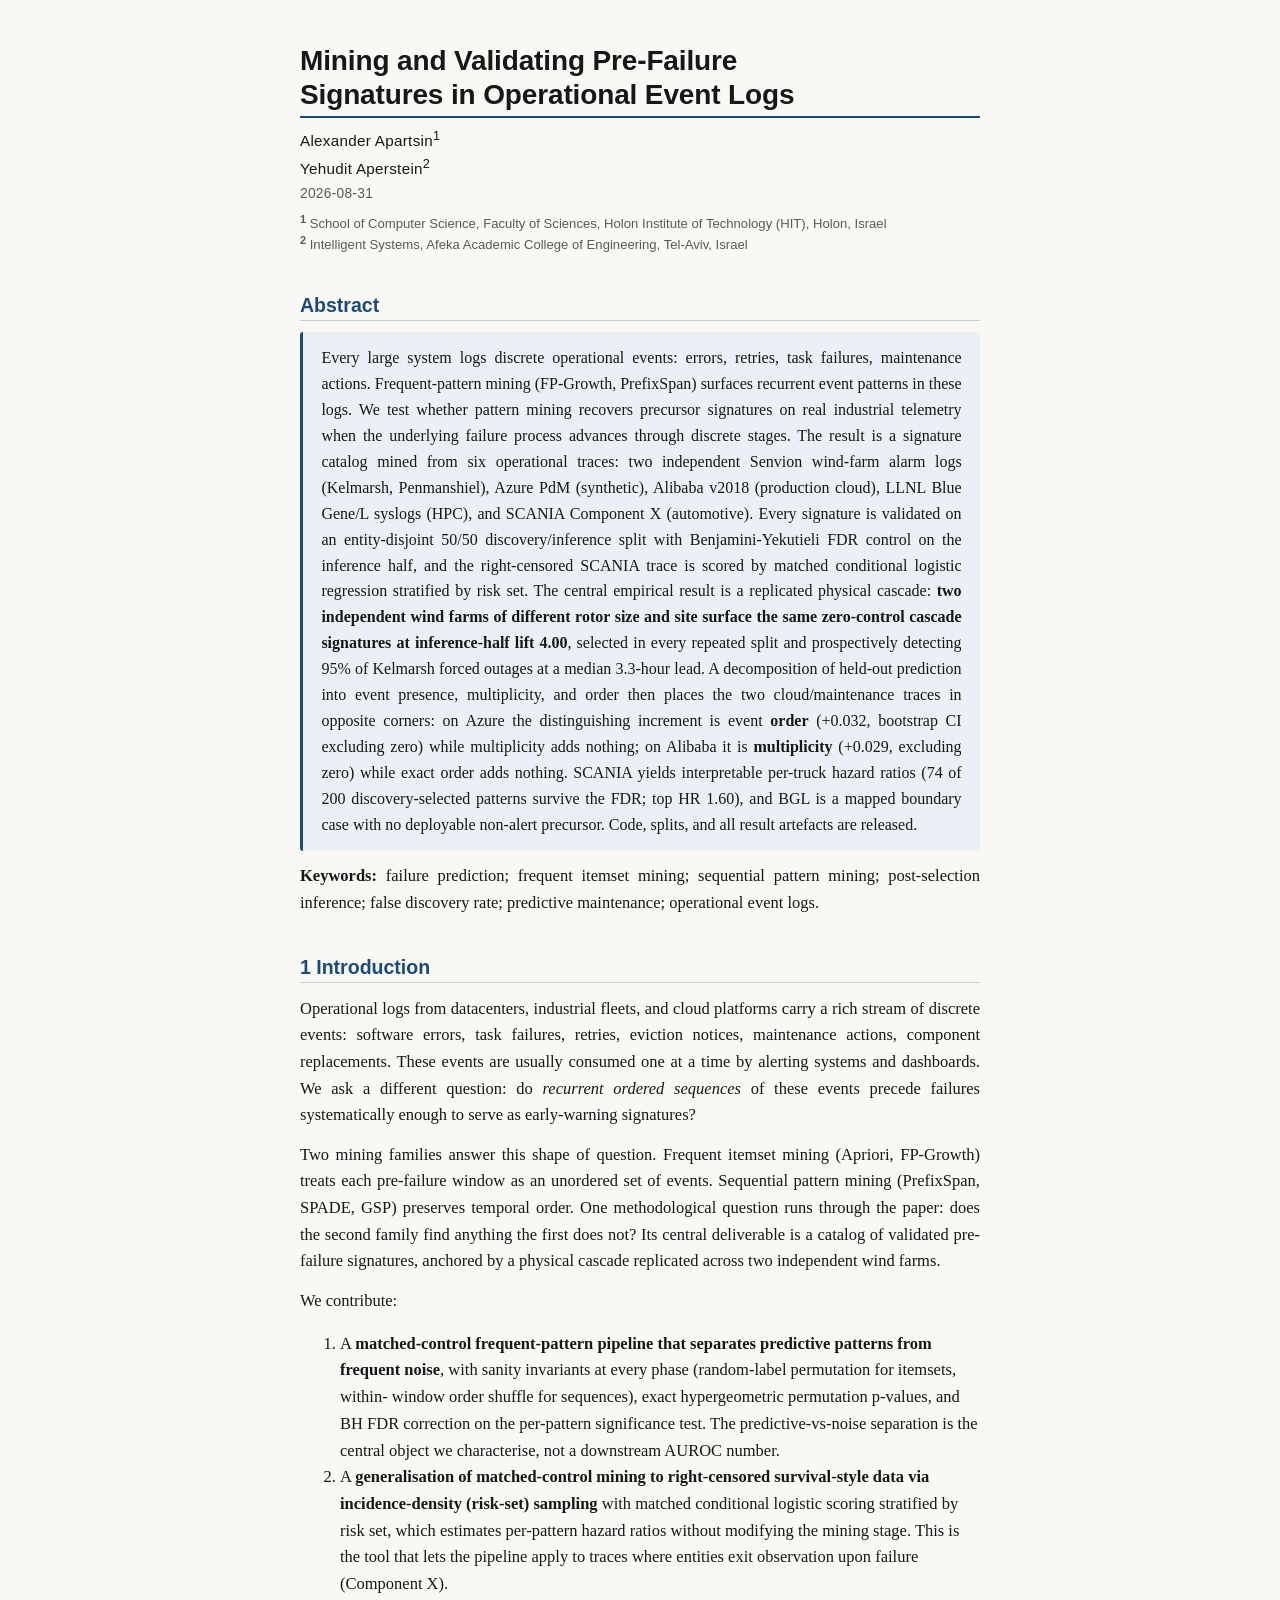
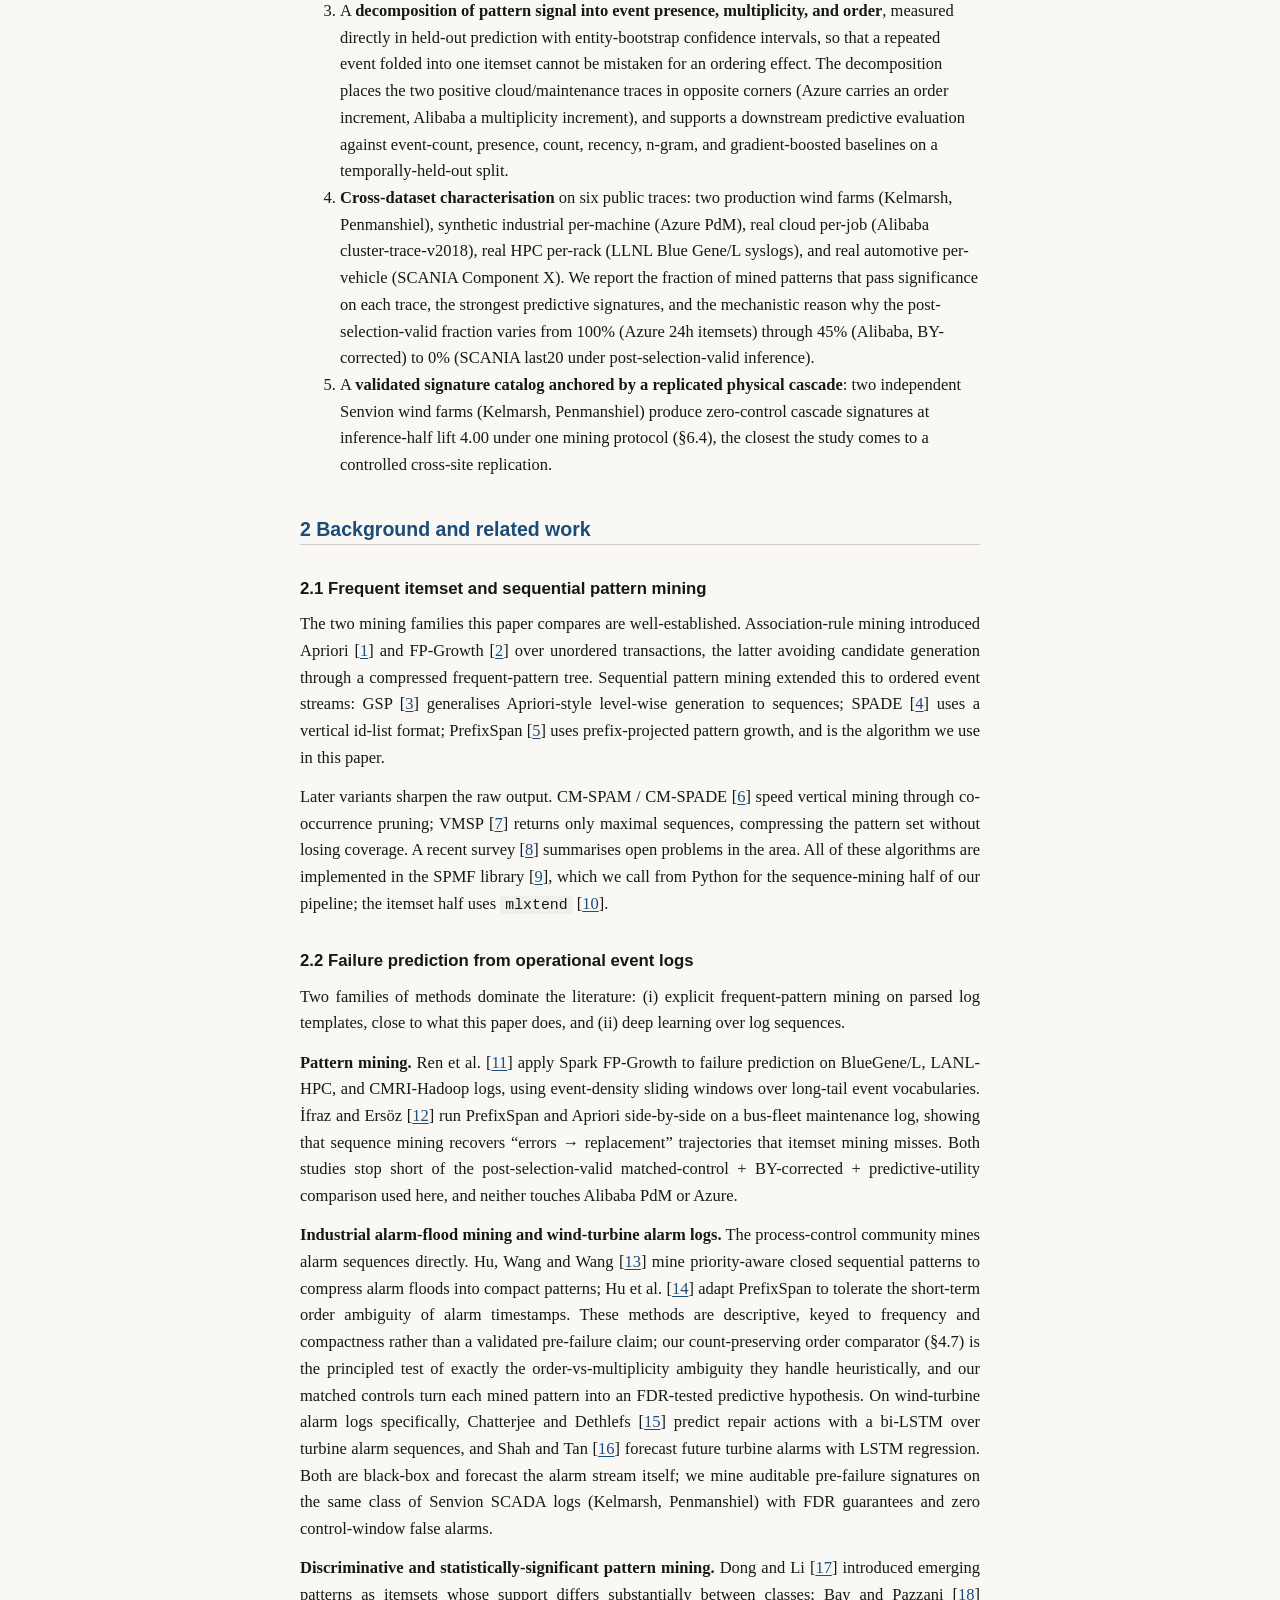
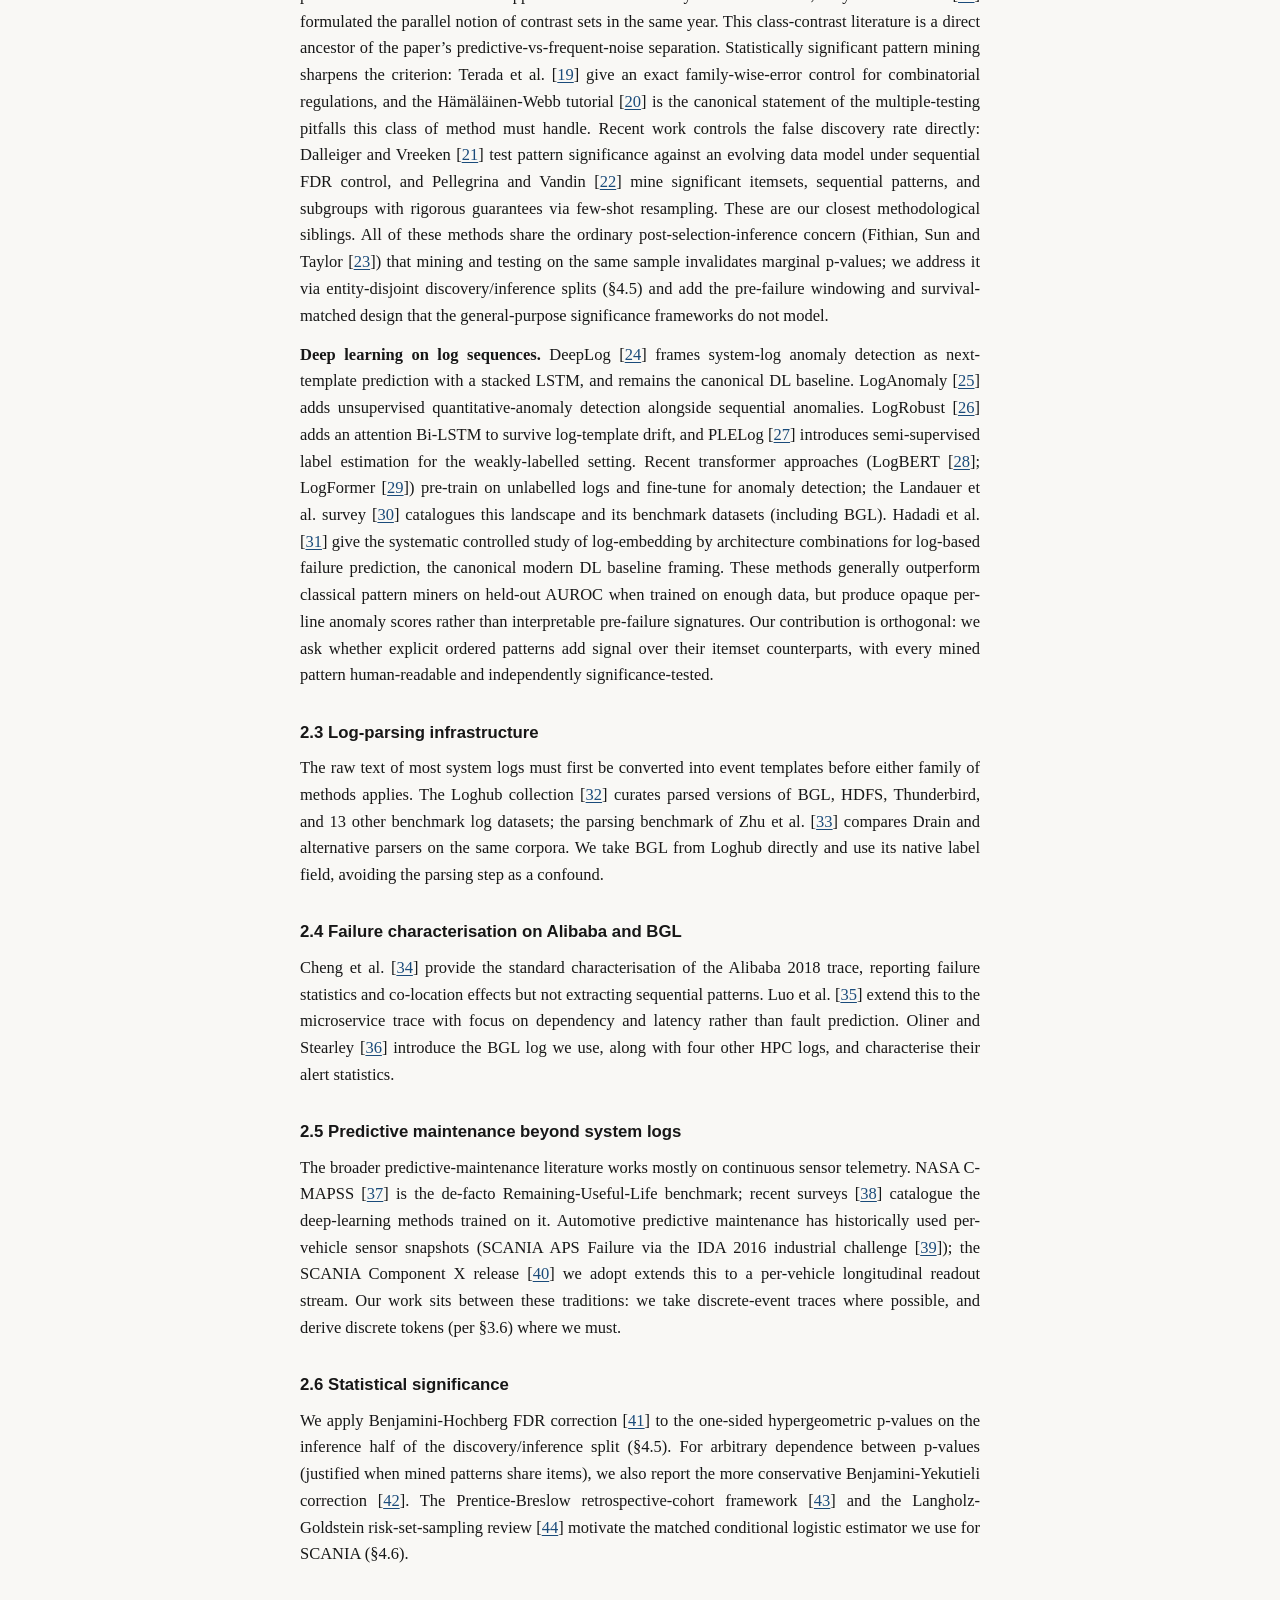
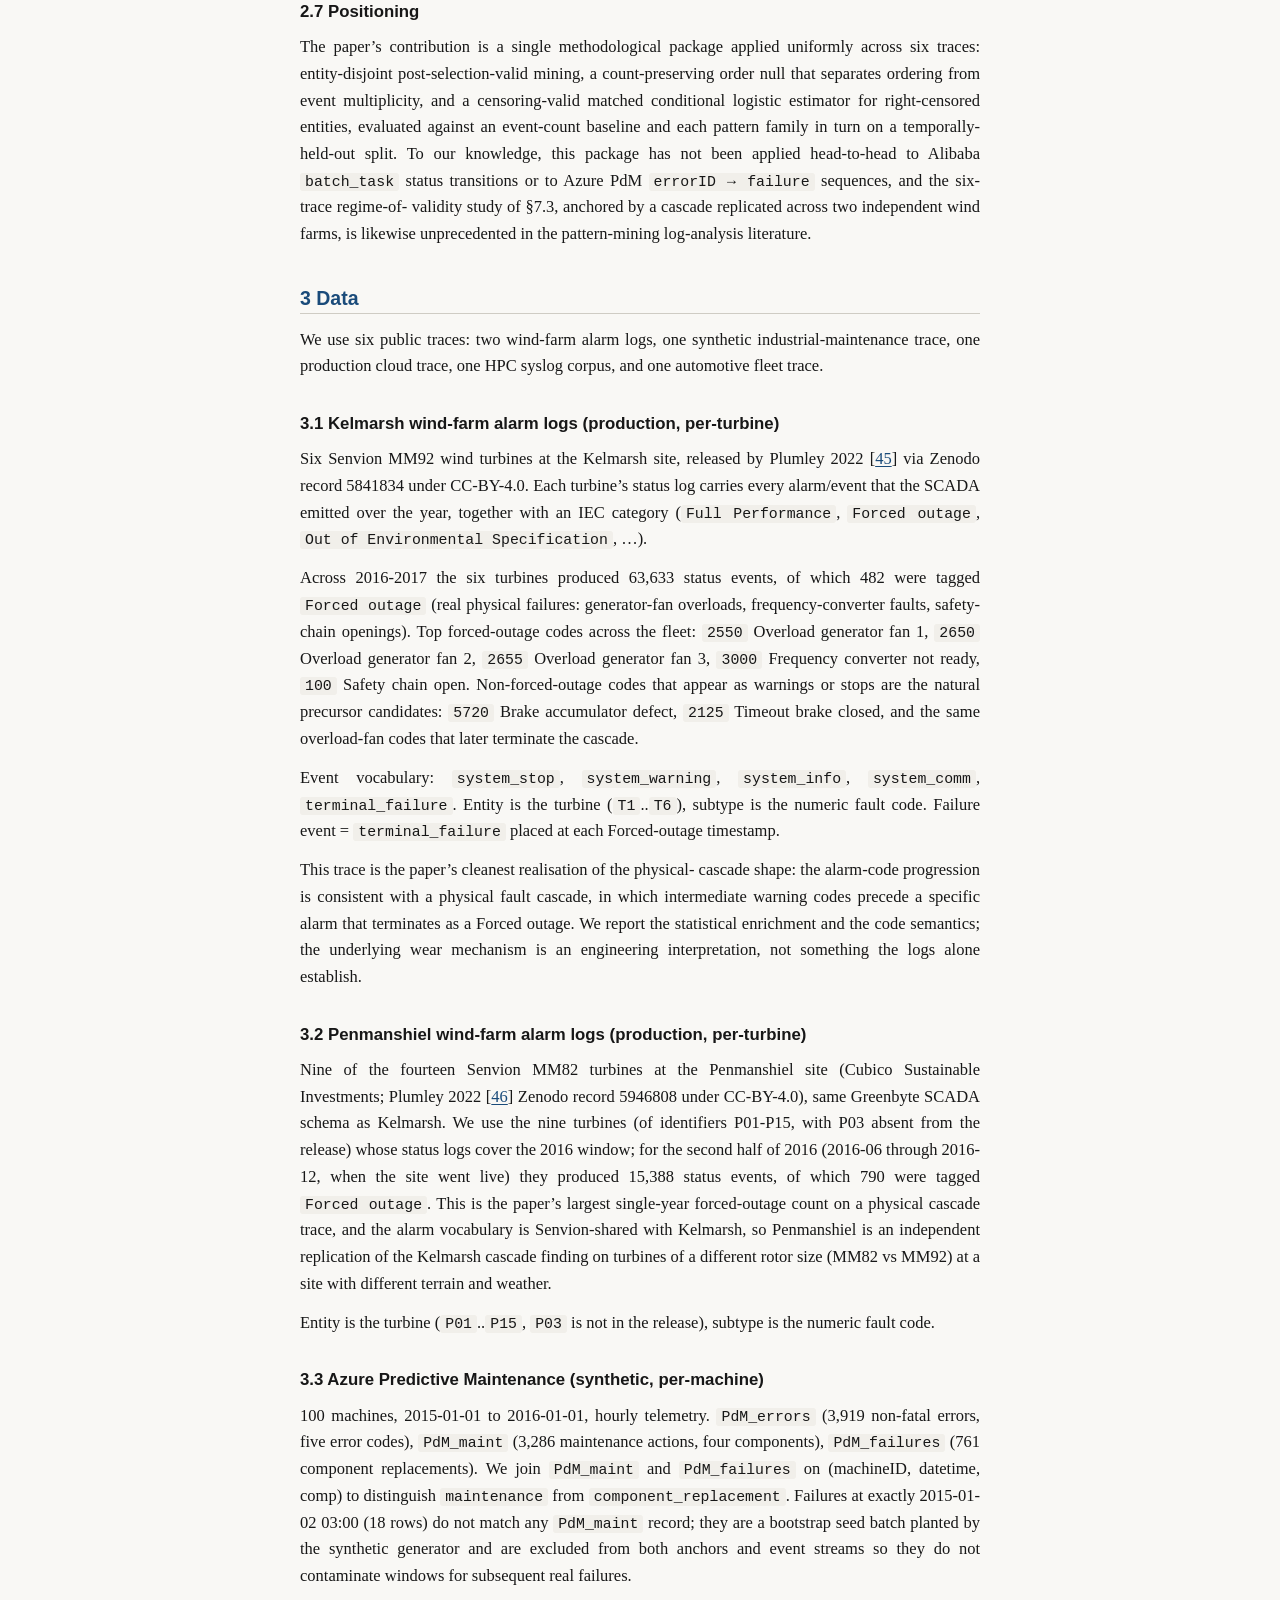
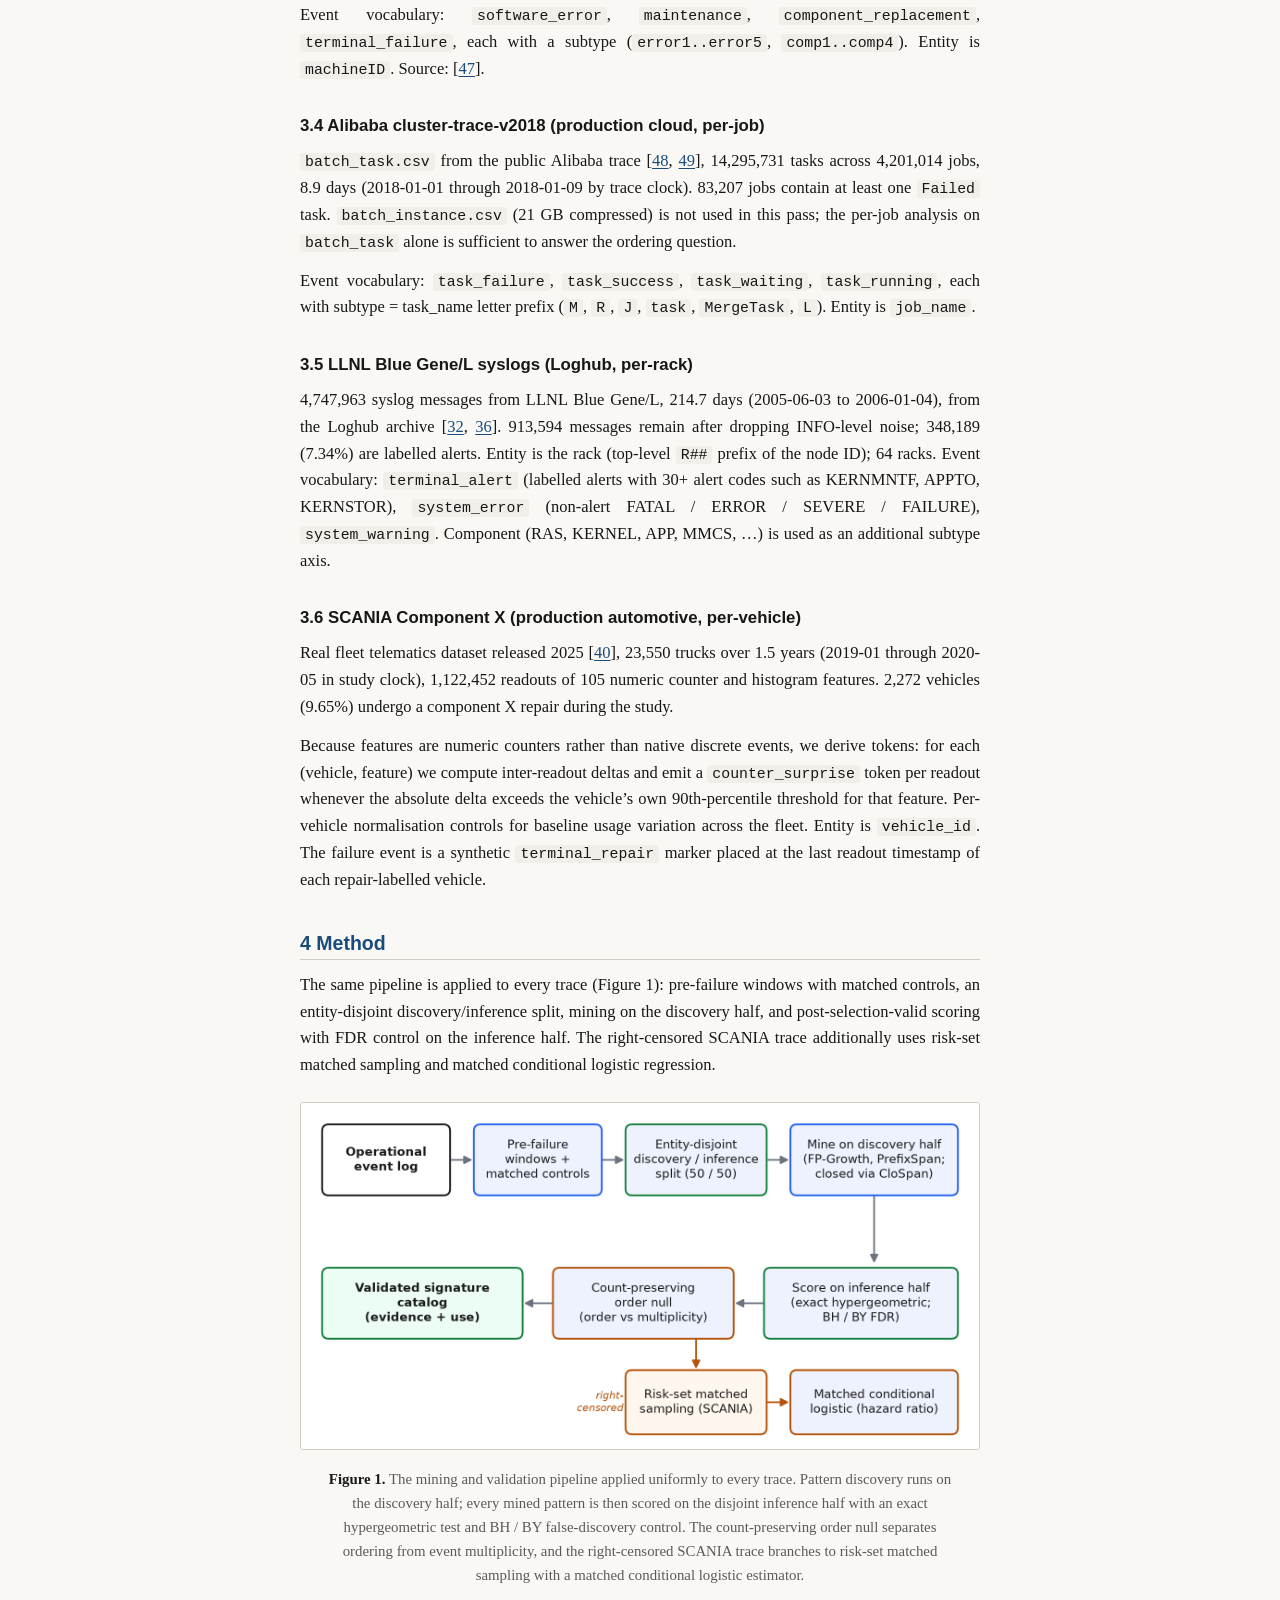
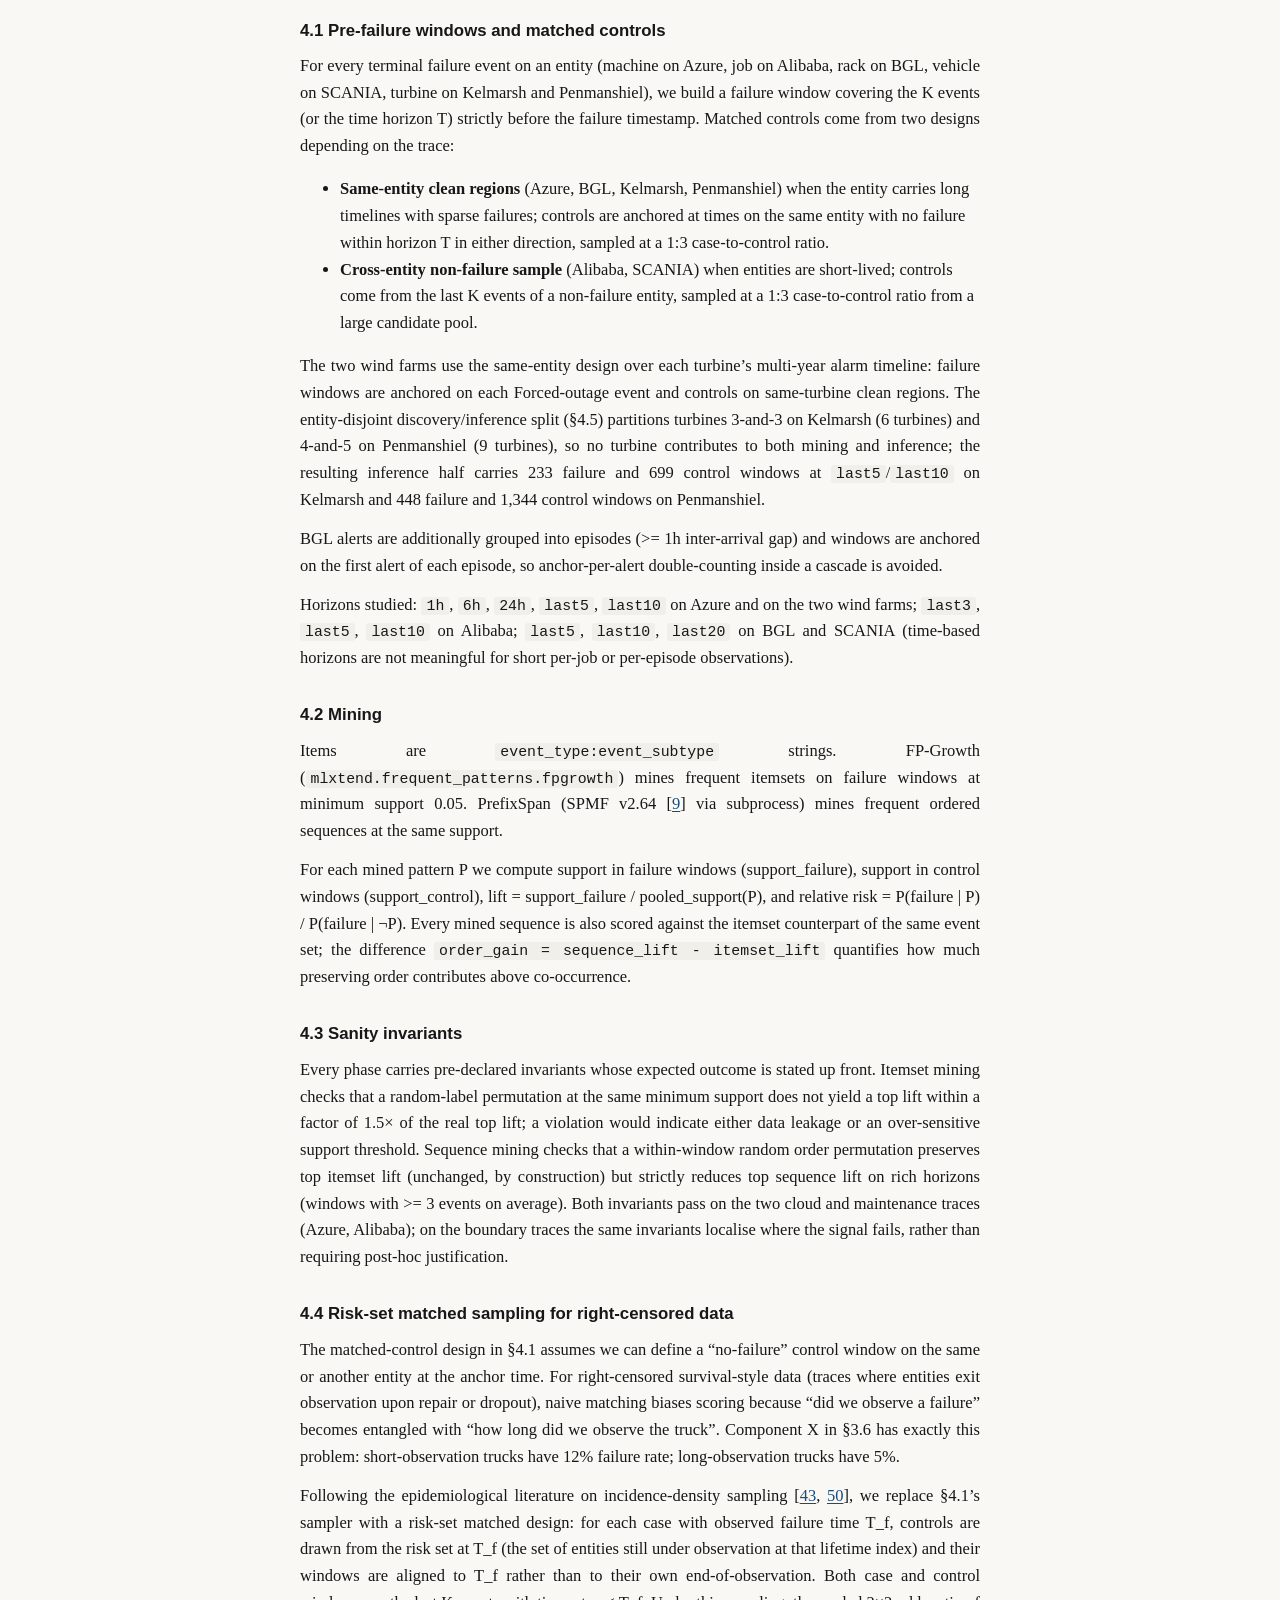
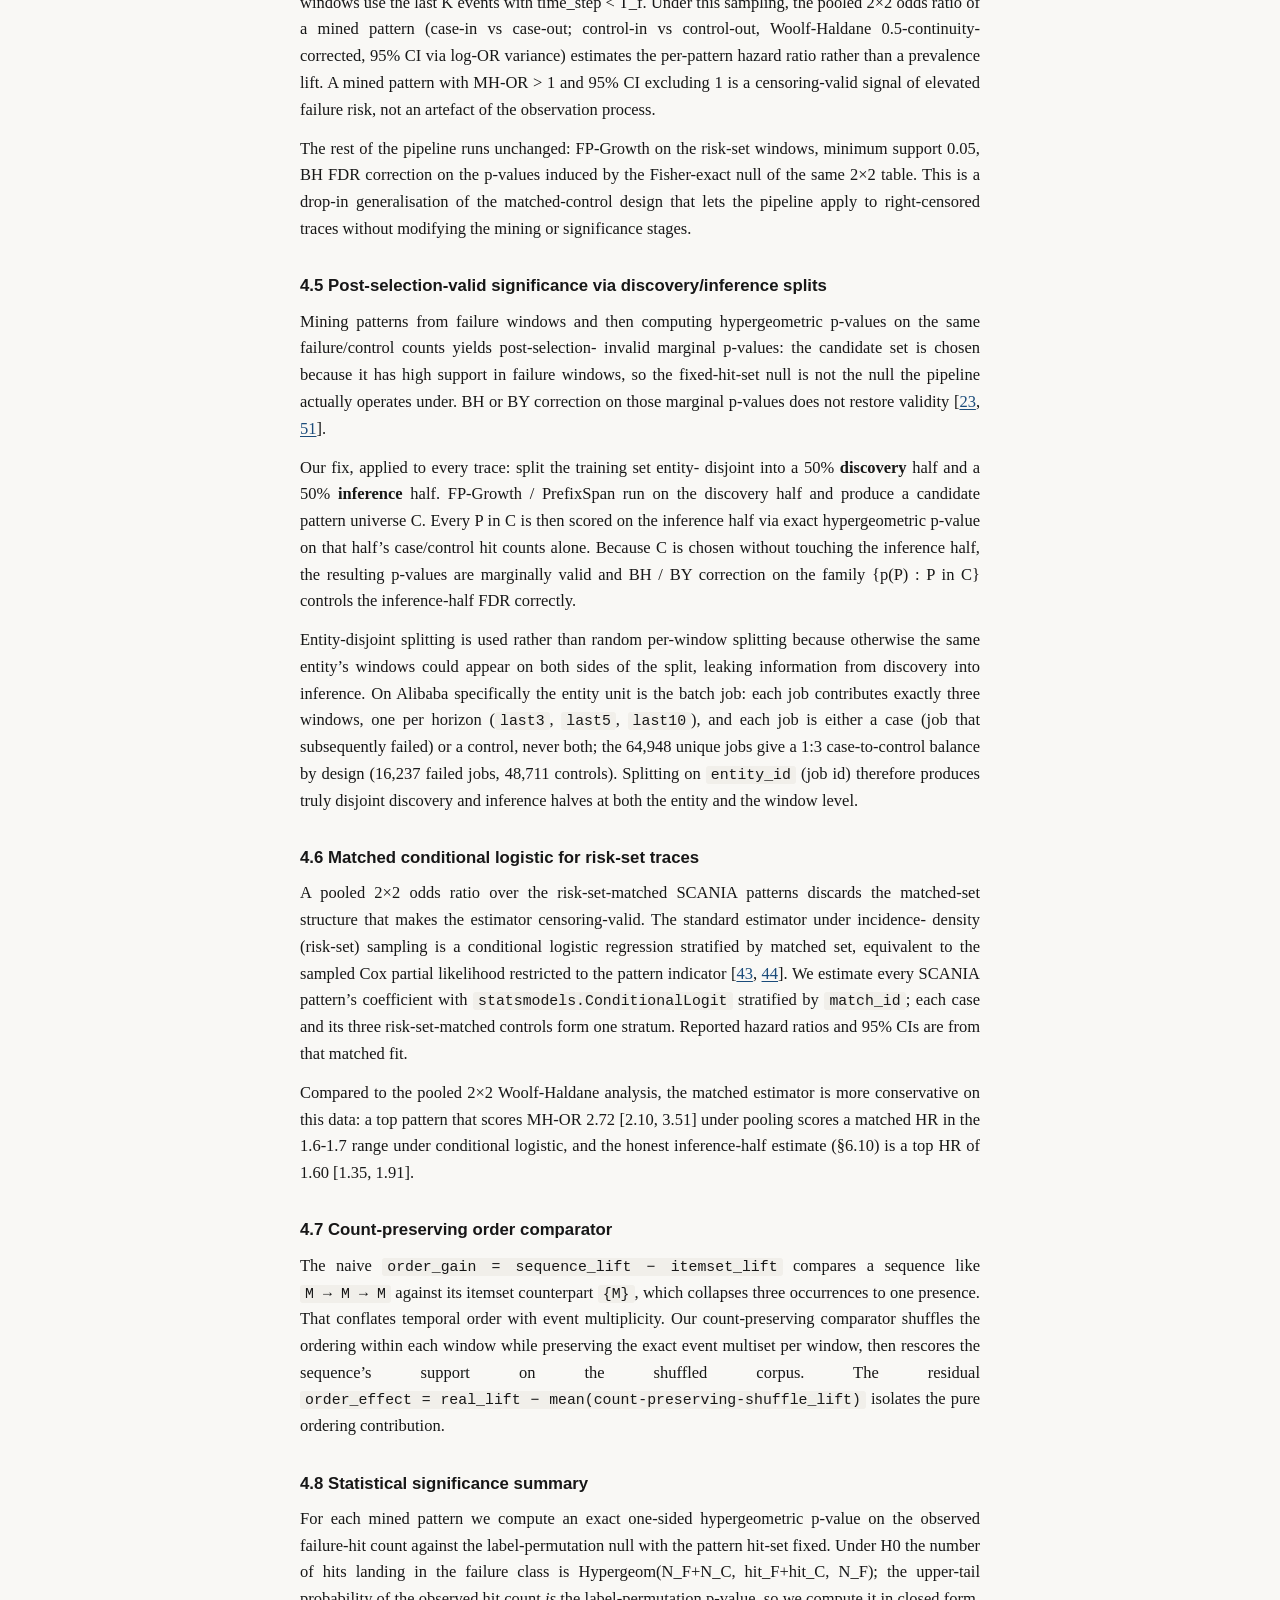
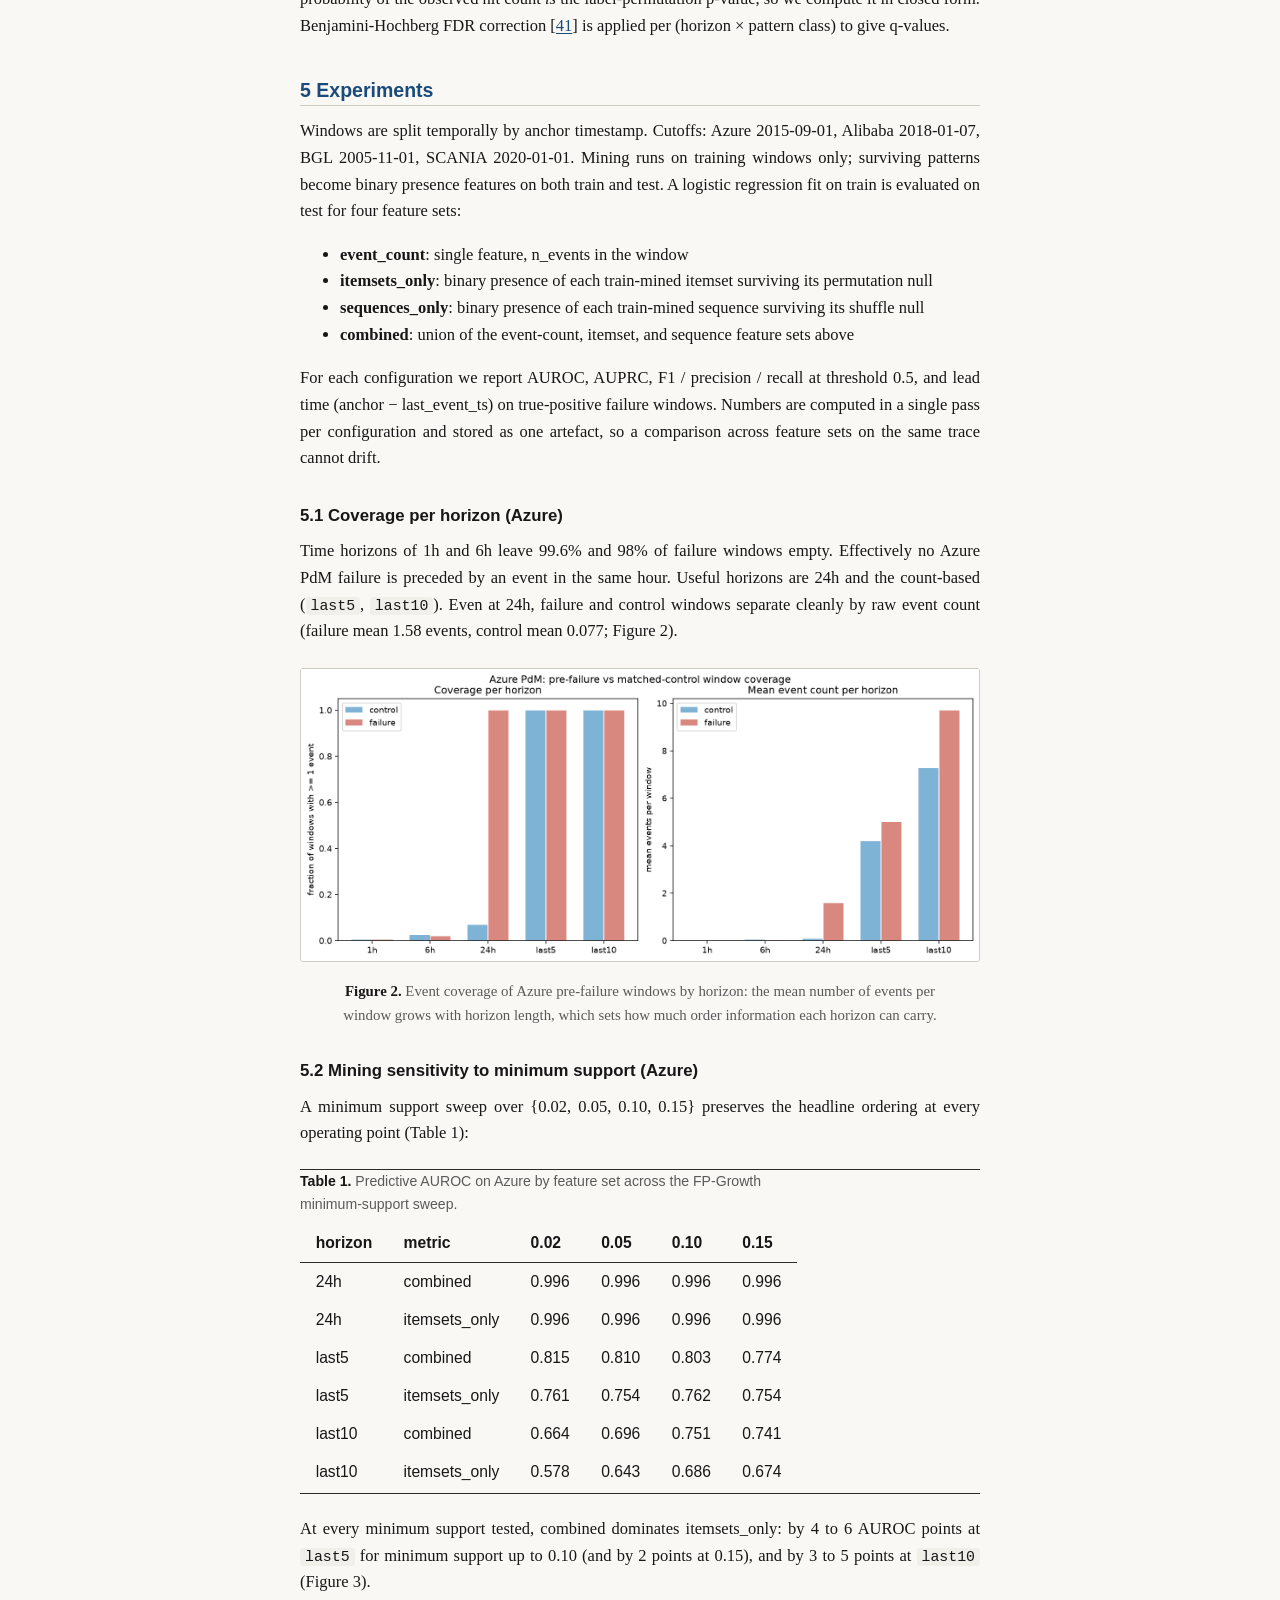
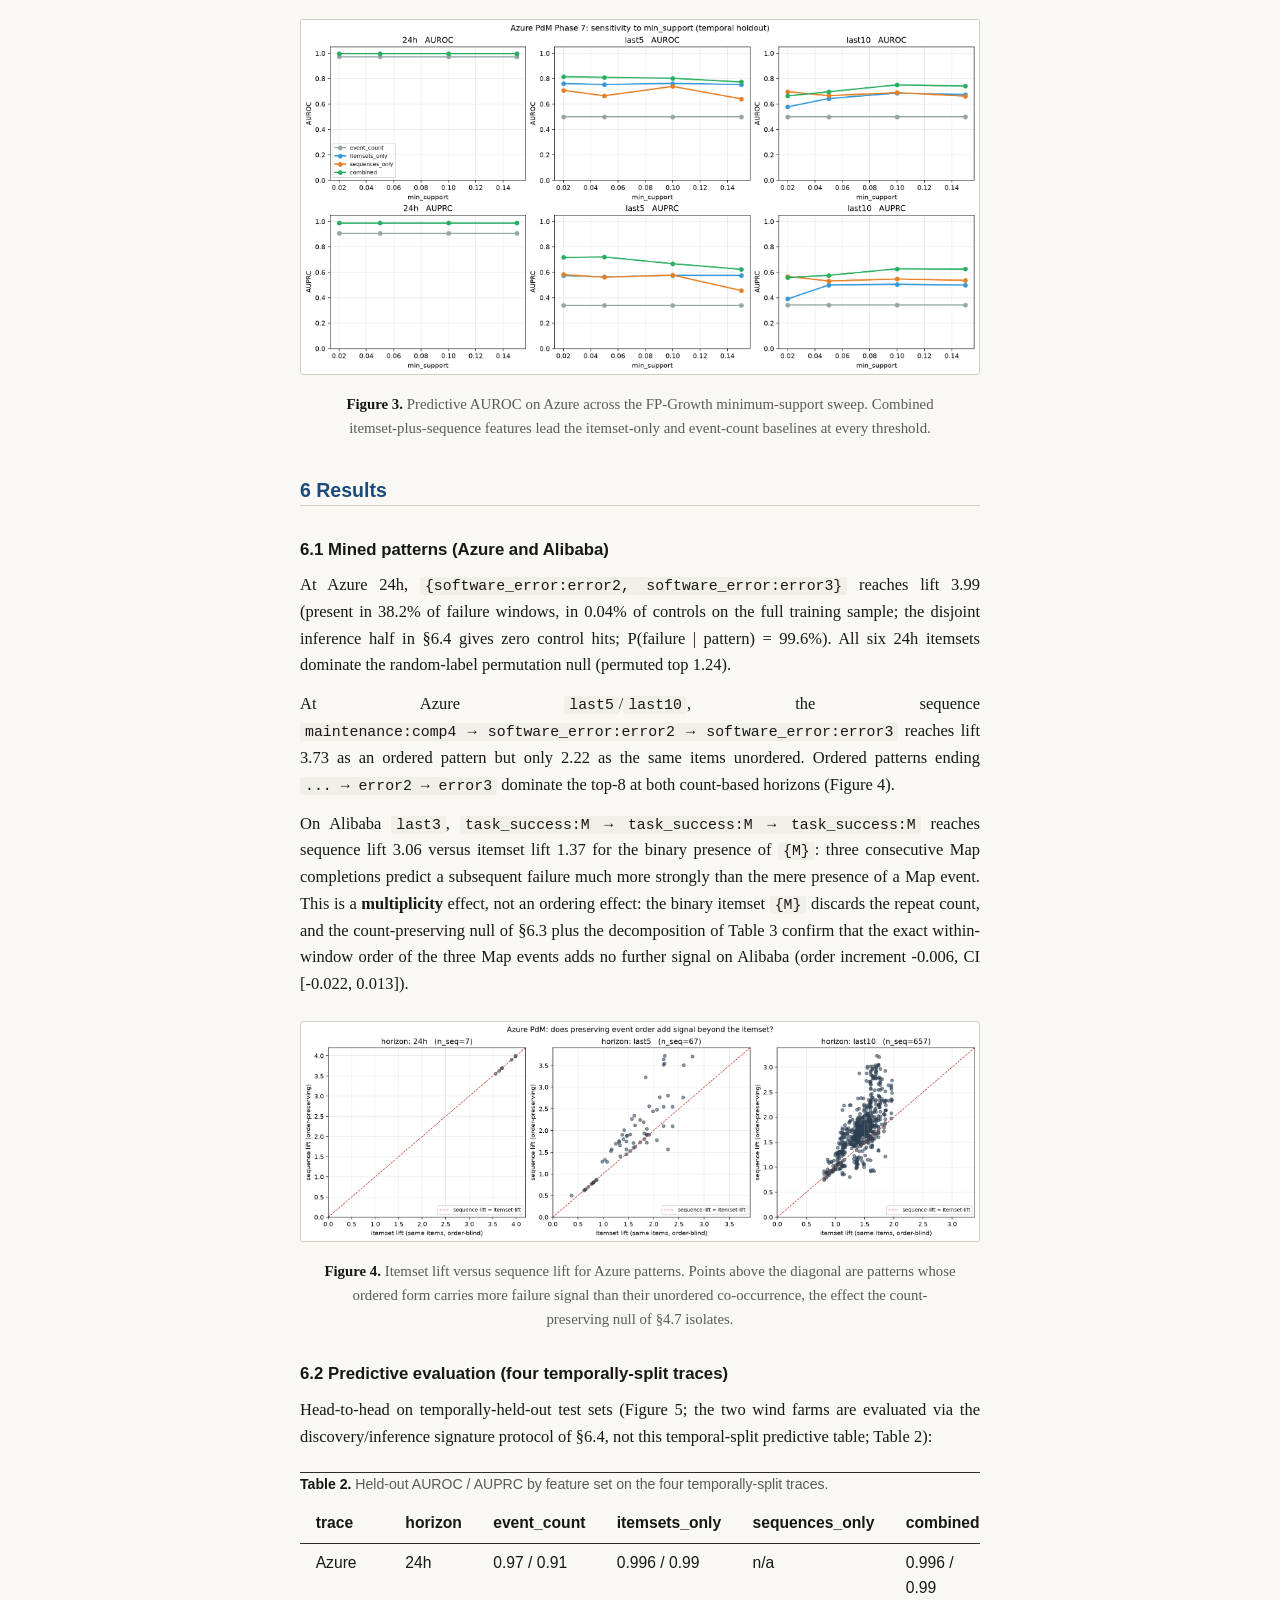
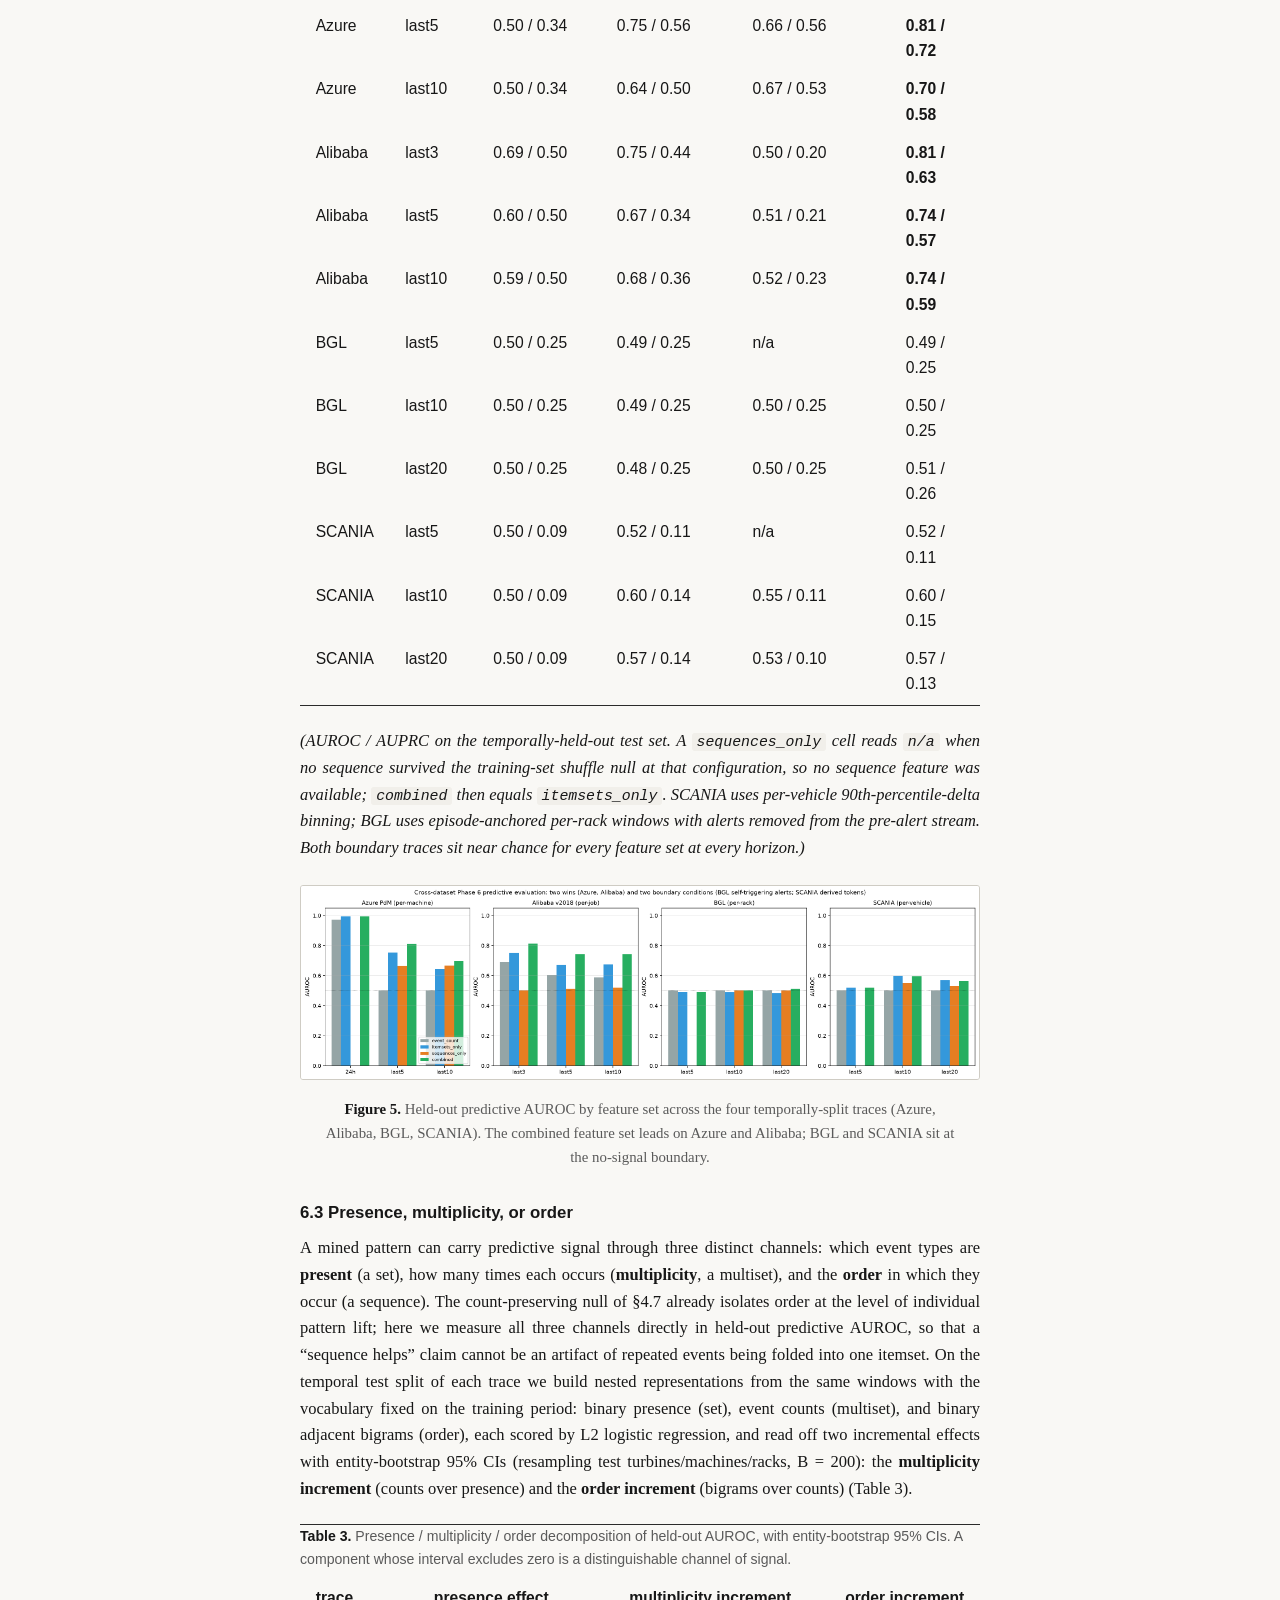
==== paper/skeleton.html @ 929244a6 "Honest baseline framing (W3): mined patterns sit on the accuracy-interpretability frontier Added the" ====
<!DOCTYPE html>
<html xmlns="http://www.w3.org/1999/xhtml" lang="en-US" xml:lang="en-US">
<head>
  <meta charset="utf-8" />
  <meta name="generator" content="pandoc" />
  <meta name="viewport" content="width=device-width, initial-scale=1.0, user-scalable=yes" />
  <meta name="author" content="Alexander Apartsin1" />
  <meta name="author" content="Yehudit Aperstein2" />
  <meta name="dcterms.date" content="2026-08-31" />
  <meta name="keywords" content="failure prediction, frequent itemset
mining, sequential pattern mining, post-selection inference, false
discovery rate, predictive maintenance, operational event logs" />
  <title>Mining and Validating Pre-Failure Signatures in Operational Event Logs</title>
  <style>
code{white-space: pre-wrap;}
span.smallcaps{font-variant: small-caps;}
div.columns{display: flex; gap: min(4vw, 1.5em);}
div.column{flex: auto; overflow-x: auto;}
div.hanging-indent{margin-left: 1.5em; text-indent: -1.5em;}

ul.task-list[class]{list-style: none;}
ul.task-list li input[type="checkbox"] {
font-size: inherit;
width: 0.8em;
margin: 0 0.8em 0.2em -1.6em;
vertical-align: middle;
}
.display.math{display: block; text-align: center; margin: 0.5rem auto;}

div.csl-bib-body { }
div.csl-entry {
clear: both;
}
.hanging-indent div.csl-entry {
margin-left:2em;
text-indent:-2em;
}
div.csl-left-margin {
min-width:2em;
float:left;
}
div.csl-right-inline {
margin-left:2em;
padding-left:1em;
}
div.csl-indent {
margin-left: 2em;
} </style>
  <style type="text/css">
:root {
--paper-bg: #f9f8f5;
--panel-bg: #ffffff;
--code-bg: #f1efea;
--ink: #171717;
--muted: #5a5a5a;
--hair: #cfccc4;
--rule: #2b2b2b;
--accent: #1a4b7a; 
--accent-tint: #eaf0f6;
}
* { box-sizing: border-box; }
html, body { background: var(--paper-bg); color: var(--ink); }
body {
max-width: 46rem;
margin: 2.75rem auto 5rem;
padding: 0 1.75rem;
font-family: "Charter", "Iowan Old Style", "Palatino Linotype",
"Times New Roman", Georgia, serif;
font-size: 16.5px;
line-height: 1.62;
font-feature-settings: "kern", "liga", "onum", "clig";
text-rendering: optimizeLegibility;
-webkit-font-smoothing: antialiased;
}

h1, h2, h3, h4, h5 {
font-family: "Inter", "Helvetica Neue", "Segoe UI", Arial, sans-serif;
color: var(--ink);
line-height: 1.2;
text-wrap: balance;
font-weight: 600;
margin: 2em 0 0.55em;
}
h1.title {
font-size: 1.75rem;
font-weight: 700;
margin: 0 0 0.5rem;
color: var(--ink);
letter-spacing: -0.005em;
}
.date, .author {
color: var(--muted);
font-family: "Inter", "Helvetica Neue", Arial, sans-serif;
font-size: 0.86rem;
margin: 0.05rem 0;
letter-spacing: 0.02em;
text-transform: uppercase;
}
.author { text-transform: none; font-size: 0.95rem; color: var(--ink); }
.affiliations {
font-family: "Inter", "Helvetica Neue", Arial, sans-serif;
font-size: 0.82rem;
color: var(--muted);
line-height: 1.45;
margin: 0.2rem 0 1.6rem;
}
.affiliations sup { font-weight: 600; }
h1 {
font-size: 1.5rem;
color: var(--accent);
border-bottom: 2px solid var(--accent);
padding-bottom: 0.3rem;
margin-top: 2.2em;
}
h2 {
font-size: 1.22rem;
color: var(--accent);
border-bottom: 1px solid var(--hair);
padding-bottom: 0.18rem;
}
h3 { font-size: 1.05rem; color: var(--ink); }
h4 { font-size: 0.98rem; color: var(--muted); font-style: italic; font-weight: 500; }

.header-section-number {
color: var(--muted);
font-weight: 500;
padding-right: 0.4em;
font-variant-numeric: tabular-nums;
}

p { margin: 0.75em 0; text-align: justify; hyphens: auto; }
p:first-of-type { margin-top: 0.5em; }
strong { color: var(--ink); font-weight: 700; }
em { font-style: italic; }
a { color: var(--accent); text-decoration: underline; text-decoration-thickness: 1px; text-underline-offset: 0.15em; }
a:hover { text-decoration-thickness: 2px; }
a:focus-visible { outline: 2px solid var(--accent); outline-offset: 2px; border-radius: 2px; }

code, pre, kbd, samp {
font-family: "JetBrains Mono", "SF Mono", Consolas, "Courier New", monospace;
font-size: 0.9em;
font-feature-settings: "kern", "liga";
}
code {
background: var(--code-bg);
padding: 1px 5px;
border-radius: 3px;
color: var(--ink);
white-space: nowrap;
}
pre {
background: var(--code-bg);
border: 1px solid var(--hair);
border-radius: 4px;
padding: 0.85rem 1.1rem;
overflow-x: auto;
line-height: 1.5;
margin: 1em 0;
}
pre > code { background: transparent; padding: 0; white-space: pre; }

table {
border-collapse: collapse;
margin: 1.4em auto;
font-size: 0.95em;
font-variant-numeric: tabular-nums;
font-family: "Inter", "Helvetica Neue", Arial, sans-serif;
border-top: 1.5px solid var(--rule);
border-bottom: 1.5px solid var(--rule);
max-width: 100%;
display: block;
overflow-x: auto;
}
thead th {
border-bottom: 1px solid var(--rule);
padding: 0.45em 1em;
text-align: left;
font-weight: 600;
background: transparent;
color: var(--ink);
}
td {
padding: 0.4em 1em;
vertical-align: top;
border: none;
}
tbody tr:last-child td { padding-bottom: 0.55em; }

table code { white-space: normal; overflow-wrap: anywhere; }


figure { margin: 1.4em 0; text-align: center; }
figure img { max-width: 100%; height: auto; border: 1px solid var(--hair); border-radius: 3px; }
figure figcaption {
font-size: 0.9em;
color: var(--muted);
margin-top: 0.55em;
text-align: center;
padding: 0 1.5em;
}
table caption {
caption-side: top;
font-size: 0.9em;
color: var(--muted);
padding-bottom: 0.5em;
text-align: left;
}

blockquote {
color: var(--muted);
border-left: 3px solid var(--accent);
margin: 1.1em 0;
padding: 0.25em 1.1em;
font-style: italic;
}

#refs {
font-size: 0.9em;
font-family: "Inter", "Helvetica Neue", Arial, sans-serif;
}

#refs .csl-entry {
display: flex;
gap: 0.4em;
margin: 0.5em 0;
line-height: 1.5;
}
#refs .csl-left-margin { min-width: 2em; text-align: right; flex-shrink: 0; }
#refs .csl-right-inline { flex: 1; }
#refs a { color: var(--ink); text-decoration: none; }
#refs a:hover { text-decoration: underline; }

h2#abstract + p,
h2:first-of-type + p {
font-size: 1.0rem;
padding: 0.85rem 1.15rem;
background: var(--accent-tint);
border-left: 3px solid var(--accent);
border-radius: 3px;
margin-top: 0.4rem;
}

hr {
border: none;
border-top: 1px solid var(--hair);
margin: 2.5rem 0;
}

@media (prefers-reduced-motion: reduce) {
* { transition: none !important; animation: none !important; }
}

@media print {
body { font-size: 10pt; max-width: none; margin: 0; padding: 1.4cm; }
h1, h2, h3 { page-break-after: avoid; }
table, figure, pre { page-break-inside: avoid; }
a { color: var(--ink); text-decoration: none; }
}

@media (max-width: 640px) {
body { padding: 0 0.9rem; font-size: 15.5px; }
h1 { font-size: 1.32rem; }
h2 { font-size: 1.1rem; }
table { font-size: 0.86em; }
}
</style>
</head>
<body>
<header id="title-block-header">
<h1 class="title">Mining and Validating Pre-Failure Signatures in
Operational Event Logs</h1>
<p class="author">Alexander Apartsin<sup>1</sup></p>
<p class="author">Yehudit Aperstein<sup>2</sup></p>
<p class="date">2026-08-31</p>
</header>
<div class="affiliations">
<p><sup>1</sup> School of Computer Science, Faculty of Sciences, Holon
Institute of Technology (HIT), Holon, Israel<br />
<sup>2</sup> Intelligent Systems, Afeka Academic College of Engineering,
Tel-Aviv, Israel</p>
</div>
<h2 id="abstract">Abstract</h2>
<p>Every large system logs discrete operational events: errors, retries,
task failures, maintenance actions. Frequent-pattern mining (FP-Growth,
PrefixSpan) surfaces recurrent event patterns in these logs. We test
whether pattern mining recovers precursor signatures on real industrial
telemetry when the underlying failure process advances through discrete
stages. The result is a signature catalog mined from six operational
traces: two independent Senvion wind-farm alarm logs (Kelmarsh,
Penmanshiel), Azure PdM (synthetic), Alibaba v2018 (production cloud),
LLNL Blue Gene/L syslogs (HPC), and SCANIA Component X (automotive).
Every signature is validated on an entity-disjoint 50/50
discovery/inference split with Benjamini-Yekutieli FDR control on the
inference half, and the right-censored SCANIA trace is scored by matched
conditional logistic regression stratified by risk set. The central
empirical result is a replicated physical cascade: <strong>two
independent wind farms of different rotor size and site surface the same
zero-control cascade signatures at inference-half lift 4.00</strong>,
selected in every repeated split and prospectively detecting 95% of
Kelmarsh forced outages at a median 3.3-hour lead. A decomposition of
held-out prediction into event presence, multiplicity, and order then
places the two cloud/maintenance traces in opposite corners: on Azure
the distinguishing increment is event <strong>order</strong> (+0.032,
bootstrap CI excluding zero) while multiplicity adds nothing; on Alibaba
it is <strong>multiplicity</strong> (+0.029, excluding zero) while exact
order adds nothing. SCANIA yields interpretable per-truck hazard ratios
(74 of 200 discovery-selected patterns survive the FDR; top HR 1.60),
and BGL is a mapped boundary case with no deployable non-alert
precursor. Code, splits, and all result artefacts are released.</p>
<p><strong>Keywords:</strong> failure prediction; frequent itemset
mining; sequential pattern mining; post-selection inference; false
discovery rate; predictive maintenance; operational event logs.</p>
<h2 id="introduction">1 Introduction</h2>
<p>Operational logs from datacenters, industrial fleets, and cloud
platforms carry a rich stream of discrete events: software errors, task
failures, retries, eviction notices, maintenance actions, component
replacements. These events are usually consumed one at a time by
alerting systems and dashboards. We ask a different question: do
<em>recurrent ordered sequences</em> of these events precede failures
systematically enough to serve as early-warning signatures?</p>
<p>Two mining families answer this shape of question. Frequent itemset
mining (Apriori, FP-Growth) treats each pre-failure window as an
unordered set of events. Sequential pattern mining (PrefixSpan, SPADE,
GSP) preserves temporal order. One methodological question runs through
the paper: does the second family find anything the first does not? Its
central deliverable is a catalog of validated pre-failure signatures,
anchored by a physical cascade replicated across two independent wind
farms.</p>
<p>We contribute:</p>
<ol type="1">
<li>A <strong>matched-control frequent-pattern pipeline that separates
predictive patterns from frequent noise</strong>, with sanity invariants
at every phase (random-label permutation for itemsets, within- window
order shuffle for sequences), exact hypergeometric permutation p-values,
and BH FDR correction on the per-pattern significance test. The
predictive-vs-noise separation is the central object we characterise,
not a downstream AUROC number.</li>
<li>A <strong>generalisation of matched-control mining to right-censored
survival-style data via incidence-density (risk-set) sampling</strong>
with matched conditional logistic scoring stratified by risk set, which
estimates per-pattern hazard ratios without modifying the mining stage.
This is the tool that lets the pipeline apply to traces where entities
exit observation upon failure (Component X).</li>
<li>A <strong>decomposition of pattern signal into event presence,
multiplicity, and order</strong>, measured directly in held-out
prediction with entity-bootstrap confidence intervals, so that a
repeated event folded into one itemset cannot be mistaken for an
ordering effect. The decomposition places the two positive
cloud/maintenance traces in opposite corners (Azure carries an order
increment, Alibaba a multiplicity increment), and supports a downstream
predictive evaluation against event-count, presence, count, recency,
n-gram, and gradient-boosted baselines on a temporally-held-out
split.</li>
<li><strong>Cross-dataset characterisation</strong> on six public
traces: two production wind farms (Kelmarsh, Penmanshiel), synthetic
industrial per-machine (Azure PdM), real cloud per-job (Alibaba
cluster-trace-v2018), real HPC per-rack (LLNL Blue Gene/L syslogs), and
real automotive per-vehicle (SCANIA Component X). We report the fraction
of mined patterns that pass significance on each trace, the strongest
predictive signatures, and the mechanistic reason why the
post-selection-valid fraction varies from 100% (Azure 24h itemsets)
through 45% (Alibaba, BY-corrected) to 0% (SCANIA last20 under
post-selection-valid inference).</li>
<li>A <strong>validated signature catalog anchored by a replicated
physical cascade</strong>: two independent Senvion wind farms (Kelmarsh,
Penmanshiel) produce zero-control cascade signatures at inference-half
lift 4.00 under one mining protocol (§6.4), the closest the study comes
to a controlled cross-site replication.</li>
</ol>
<h2 id="background-and-related-work">2 Background and related work</h2>
<h3 id="frequent-itemset-and-sequential-pattern-mining">2.1 Frequent
itemset and sequential pattern mining</h3>
<p>The two mining families this paper compares are well-established.
Association-rule mining introduced Apriori <span class="citation" data-cites="agrawal1994fast">[<a href="#ref-agrawal1994fast" role="doc-biblioref">1</a>]</span> and FP-Growth <span class="citation" data-cites="han2000mining">[<a href="#ref-han2000mining" role="doc-biblioref">2</a>]</span> over unordered transactions, the
latter avoiding candidate generation through a compressed
frequent-pattern tree. Sequential pattern mining extended this to
ordered event streams: GSP <span class="citation" data-cites="srikant1996gsp">[<a href="#ref-srikant1996gsp" role="doc-biblioref">3</a>]</span> generalises Apriori-style level-wise
generation to sequences; SPADE <span class="citation" data-cites="zaki2001spade">[<a href="#ref-zaki2001spade" role="doc-biblioref">4</a>]</span> uses a vertical id-list format;
PrefixSpan <span class="citation" data-cites="pei2001prefixspan">[<a href="#ref-pei2001prefixspan" role="doc-biblioref">5</a>]</span> uses
prefix-projected pattern growth, and is the algorithm we use in this
paper.</p>
<p>Later variants sharpen the raw output. CM-SPAM / CM-SPADE <span class="citation" data-cites="fournierviger2014cmspade">[<a href="#ref-fournierviger2014cmspade" role="doc-biblioref">6</a>]</span>
speed vertical mining through co-occurrence pruning; VMSP <span class="citation" data-cites="fournierviger2014vmsp">[<a href="#ref-fournierviger2014vmsp" role="doc-biblioref">7</a>]</span>
returns only maximal sequences, compressing the pattern set without
losing coverage. A recent survey <span class="citation" data-cites="fournierviger2022patternmining">[<a href="#ref-fournierviger2022patternmining" role="doc-biblioref">8</a>]</span> summarises open problems in the area.
All of these algorithms are implemented in the SPMF library <span class="citation" data-cites="fournier2016spmf">[<a href="#ref-fournier2016spmf" role="doc-biblioref">9</a>]</span>, which
we call from Python for the sequence-mining half of our pipeline; the
itemset half uses <code>mlxtend</code> <span class="citation" data-cites="raschka2018mlxtend">[<a href="#ref-raschka2018mlxtend" role="doc-biblioref">10</a>]</span>.</p>
<h3 id="failure-prediction-from-operational-event-logs">2.2 Failure
prediction from operational event logs</h3>
<p>Two families of methods dominate the literature: (i) explicit
frequent-pattern mining on parsed log templates, close to what this
paper does, and (ii) deep learning over log sequences.</p>
<p><strong>Pattern mining.</strong> Ren et al. <span class="citation" data-cites="ren2020failure">[<a href="#ref-ren2020failure" role="doc-biblioref">11</a>]</span> apply Spark FP-Growth to failure
prediction on BlueGene/L, LANL-HPC, and CMRI-Hadoop logs, using
event-density sliding windows over long-tail event vocabularies. İfraz
and Ersöz <span class="citation" data-cites="ifraz2024sequential">[<a href="#ref-ifraz2024sequential" role="doc-biblioref">12</a>]</span> run
PrefixSpan and Apriori side-by-side on a bus-fleet maintenance log,
showing that sequence mining recovers “errors → replacement”
trajectories that itemset mining misses. Both studies stop short of the
post-selection-valid matched-control + BY-corrected + predictive-utility
comparison used here, and neither touches Alibaba PdM or Azure.</p>
<p><strong>Industrial alarm-flood mining and wind-turbine alarm
logs.</strong> The process-control community mines alarm sequences
directly. Hu, Wang and Wang <span class="citation" data-cites="hu2023priority">[<a href="#ref-hu2023priority" role="doc-biblioref">13</a>]</span> mine priority-aware closed
sequential patterns to compress alarm floods into compact patterns; Hu
et al. <span class="citation" data-cites="hu2023frequent">[<a href="#ref-hu2023frequent" role="doc-biblioref">14</a>]</span> adapt
PrefixSpan to tolerate the short-term order ambiguity of alarm
timestamps. These methods are descriptive, keyed to frequency and
compactness rather than a validated pre-failure claim; our
count-preserving order comparator (§4.7) is the principled test of
exactly the order-vs-multiplicity ambiguity they handle heuristically,
and our matched controls turn each mined pattern into an FDR-tested
predictive hypothesis. On wind-turbine alarm logs specifically,
Chatterjee and Dethlefs <span class="citation" data-cites="chatterjee2022deep">[<a href="#ref-chatterjee2022deep" role="doc-biblioref">15</a>]</span> predict repair actions with a
bi-LSTM over turbine alarm sequences, and Shah and Tan <span class="citation" data-cites="shah2025alarm">[<a href="#ref-shah2025alarm" role="doc-biblioref">16</a>]</span> forecast
future turbine alarms with LSTM regression. Both are black-box and
forecast the alarm stream itself; we mine auditable pre-failure
signatures on the same class of Senvion SCADA logs (Kelmarsh,
Penmanshiel) with FDR guarantees and zero control-window false
alarms.</p>
<p><strong>Discriminative and statistically-significant pattern
mining.</strong> Dong and Li <span class="citation" data-cites="dong1999emerging">[<a href="#ref-dong1999emerging" role="doc-biblioref">17</a>]</span> introduced emerging patterns as
itemsets whose support differs substantially between classes; Bay and
Pazzani <span class="citation" data-cites="bay1999contrast">[<a href="#ref-bay1999contrast" role="doc-biblioref">18</a>]</span>
formulated the parallel notion of contrast sets in the same year. This
class-contrast literature is a direct ancestor of the paper’s
predictive-vs-frequent-noise separation. Statistically significant
pattern mining sharpens the criterion: Terada et al. <span class="citation" data-cites="terada2013statssp">[<a href="#ref-terada2013statssp" role="doc-biblioref">19</a>]</span> give
an exact family-wise-error control for combinatorial regulations, and
the Hämäläinen-Webb tutorial <span class="citation" data-cites="hamalainen2019tutorial">[<a href="#ref-hamalainen2019tutorial" role="doc-biblioref">20</a>]</span>
is the canonical statement of the multiple-testing pitfalls this class
of method must handle. Recent work controls the false discovery rate
directly: Dalleiger and Vreeken <span class="citation" data-cites="dalleiger2022significant">[<a href="#ref-dalleiger2022significant" role="doc-biblioref">21</a>]</span>
test pattern significance against an evolving data model under
sequential FDR control, and Pellegrina and Vandin <span class="citation" data-cites="pellegrina2024efficient">[<a href="#ref-pellegrina2024efficient" role="doc-biblioref">22</a>]</span>
mine significant itemsets, sequential patterns, and subgroups with
rigorous guarantees via few-shot resampling. These are our closest
methodological siblings. All of these methods share the ordinary
post-selection-inference concern (Fithian, Sun and Taylor <span class="citation" data-cites="fithian2014optimal">[<a href="#ref-fithian2014optimal" role="doc-biblioref">23</a>]</span>) that
mining and testing on the same sample invalidates marginal p-values; we
address it via entity-disjoint discovery/inference splits (§4.5) and add
the pre-failure windowing and survival-matched design that the
general-purpose significance frameworks do not model.</p>
<p><strong>Deep learning on log sequences.</strong> DeepLog <span class="citation" data-cites="du2017deeplog">[<a href="#ref-du2017deeplog" role="doc-biblioref">24</a>]</span> frames
system-log anomaly detection as next-template prediction with a stacked
LSTM, and remains the canonical DL baseline. LogAnomaly <span class="citation" data-cites="meng2019loganomaly">[<a href="#ref-meng2019loganomaly" role="doc-biblioref">25</a>]</span> adds
unsupervised quantitative-anomaly detection alongside sequential
anomalies. LogRobust <span class="citation" data-cites="zhang2019logrobust">[<a href="#ref-zhang2019logrobust" role="doc-biblioref">26</a>]</span> adds an attention Bi-LSTM to survive
log-template drift, and PLELog <span class="citation" data-cites="yang2021plelog">[<a href="#ref-yang2021plelog" role="doc-biblioref">27</a>]</span> introduces semi-supervised label
estimation for the weakly-labelled setting. Recent transformer
approaches (LogBERT <span class="citation" data-cites="guo2021logbert">[<a href="#ref-guo2021logbert" role="doc-biblioref">28</a>]</span>; LogFormer <span class="citation" data-cites="guo2024logformer">[<a href="#ref-guo2024logformer" role="doc-biblioref">29</a>]</span>) pre-train on unlabelled logs and
fine-tune for anomaly detection; the Landauer et al. survey <span class="citation" data-cites="landauer2023deep">[<a href="#ref-landauer2023deep" role="doc-biblioref">30</a>]</span>
catalogues this landscape and its benchmark datasets (including BGL).
Hadadi et al. <span class="citation" data-cites="hadadi2024systematic">[<a href="#ref-hadadi2024systematic" role="doc-biblioref">31</a>]</span> give the systematic controlled study
of log-embedding by architecture combinations for log-based failure
prediction, the canonical modern DL baseline framing. These methods
generally outperform classical pattern miners on held-out AUROC when
trained on enough data, but produce opaque per-line anomaly scores
rather than interpretable pre-failure signatures. Our contribution is
orthogonal: we ask whether explicit ordered patterns add signal over
their itemset counterparts, with every mined pattern human-readable and
independently significance-tested.</p>
<h3 id="log-parsing-infrastructure">2.3 Log-parsing infrastructure</h3>
<p>The raw text of most system logs must first be converted into event
templates before either family of methods applies. The Loghub collection
<span class="citation" data-cites="zhu2023loghub">[<a href="#ref-zhu2023loghub" role="doc-biblioref">32</a>]</span> curates
parsed versions of BGL, HDFS, Thunderbird, and 13 other benchmark log
datasets; the parsing benchmark of Zhu et al. <span class="citation" data-cites="zhu2019logparsing">[<a href="#ref-zhu2019logparsing" role="doc-biblioref">33</a>]</span> compares Drain and alternative
parsers on the same corpora. We take BGL from Loghub directly and use
its native label field, avoiding the parsing step as a confound.</p>
<h3 id="failure-characterisation-on-alibaba-and-bgl">2.4 Failure
characterisation on Alibaba and BGL</h3>
<p>Cheng et al. <span class="citation" data-cites="cheng2018characterizing">[<a href="#ref-cheng2018characterizing" role="doc-biblioref">34</a>]</span>
provide the standard characterisation of the Alibaba 2018 trace,
reporting failure statistics and co-location effects but not extracting
sequential patterns. Luo et al. <span class="citation" data-cites="luo2021alibaba">[<a href="#ref-luo2021alibaba" role="doc-biblioref">35</a>]</span> extend this to the microservice
trace with focus on dependency and latency rather than fault prediction.
Oliner and Stearley <span class="citation" data-cites="oliner2007supercomputers">[<a href="#ref-oliner2007supercomputers" role="doc-biblioref">36</a>]</span>
introduce the BGL log we use, along with four other HPC logs, and
characterise their alert statistics.</p>
<h3 id="predictive-maintenance-beyond-system-logs">2.5 Predictive
maintenance beyond system logs</h3>
<p>The broader predictive-maintenance literature works mostly on
continuous sensor telemetry. NASA C-MAPSS <span class="citation" data-cites="saxena2008cmapss">[<a href="#ref-saxena2008cmapss" role="doc-biblioref">37</a>]</span> is the de-facto
Remaining-Useful-Life benchmark; recent surveys <span class="citation" data-cites="serradilla2022pdmsurvey">[<a href="#ref-serradilla2022pdmsurvey" role="doc-biblioref">38</a>]</span>
catalogue the deep-learning methods trained on it. Automotive predictive
maintenance has historically used per-vehicle sensor snapshots (SCANIA
APS Failure via the IDA 2016 industrial challenge <span class="citation" data-cites="costa2016ida">[<a href="#ref-costa2016ida" role="doc-biblioref">39</a>]</span>); the SCANIA Component X release
<span class="citation" data-cites="kharazian2025scania">[<a href="#ref-kharazian2025scania" role="doc-biblioref">40</a>]</span> we
adopt extends this to a per-vehicle longitudinal readout stream. Our
work sits between these traditions: we take discrete-event traces where
possible, and derive discrete tokens (per §3.6) where we must.</p>
<h3 id="statistical-significance">2.6 Statistical significance</h3>
<p>We apply Benjamini-Hochberg FDR correction <span class="citation" data-cites="benjamini1995controlling">[<a href="#ref-benjamini1995controlling" role="doc-biblioref">41</a>]</span>
to the one-sided hypergeometric p-values on the inference half of the
discovery/inference split (§4.5). For arbitrary dependence between
p-values (justified when mined patterns share items), we also report the
more conservative Benjamini-Yekutieli correction <span class="citation" data-cites="benjamini2001control">[<a href="#ref-benjamini2001control" role="doc-biblioref">42</a>]</span>. The Prentice-Breslow
retrospective-cohort framework <span class="citation" data-cites="prentice1978retrospective">[<a href="#ref-prentice1978retrospective" role="doc-biblioref">43</a>]</span> and the Langholz-Goldstein
risk-set-sampling review <span class="citation" data-cites="langholz1996risk">[<a href="#ref-langholz1996risk" role="doc-biblioref">44</a>]</span> motivate the matched conditional
logistic estimator we use for SCANIA (§4.6).</p>
<h3 id="positioning">2.7 Positioning</h3>
<p>The paper’s contribution is a single methodological package applied
uniformly across six traces: entity-disjoint post-selection-valid
mining, a count-preserving order null that separates ordering from event
multiplicity, and a censoring-valid matched conditional logistic
estimator for right-censored entities, evaluated against an event-count
baseline and each pattern family in turn on a temporally- held-out
split. To our knowledge, this package has not been applied head-to-head
to Alibaba <code>batch_task</code> status transitions or to Azure PdM
<code>errorID → failure</code> sequences, and the six-trace regime-of-
validity study of §7.3, anchored by a cascade replicated across two
independent wind farms, is likewise unprecedented in the pattern-mining
log-analysis literature.</p>
<h2 id="data">3 Data</h2>
<p>We use six public traces: two wind-farm alarm logs, one synthetic
industrial-maintenance trace, one production cloud trace, one HPC syslog
corpus, and one automotive fleet trace.</p>
<h3 id="kelmarsh-wind-farm-alarm-logs-production-per-turbine">3.1
Kelmarsh wind-farm alarm logs (production, per-turbine)</h3>
<p>Six Senvion MM92 wind turbines at the Kelmarsh site, released by
Plumley 2022 <span class="citation" data-cites="plumley2022kelmarsh">[<a href="#ref-plumley2022kelmarsh" role="doc-biblioref">45</a>]</span> via
Zenodo record 5841834 under CC-BY-4.0. Each turbine’s status log carries
every alarm/event that the SCADA emitted over the year, together with an
IEC category (<code>Full Performance</code>, <code>Forced outage</code>,
<code>Out of Environmental Specification</code>, …).</p>
<p>Across 2016-2017 the six turbines produced 63,633 status events, of
which 482 were tagged <code>Forced outage</code> (real physical
failures: generator-fan overloads, frequency-converter faults,
safety-chain openings). Top forced-outage codes across the fleet:
<code>2550</code> Overload generator fan 1, <code>2650</code> Overload
generator fan 2, <code>2655</code> Overload generator fan 3,
<code>3000</code> Frequency converter not ready, <code>100</code> Safety
chain open. Non-forced-outage codes that appear as warnings or stops are
the natural precursor candidates: <code>5720</code> Brake accumulator
defect, <code>2125</code> Timeout brake closed, and the same
overload-fan codes that later terminate the cascade.</p>
<p>Event vocabulary: <code>system_stop</code>,
<code>system_warning</code>, <code>system_info</code>,
<code>system_comm</code>, <code>terminal_failure</code>. Entity is the
turbine (<code>T1</code>..<code>T6</code>), subtype is the numeric fault
code. Failure event = <code>terminal_failure</code> placed at each
Forced-outage timestamp.</p>
<p>This trace is the paper’s cleanest realisation of the physical-
cascade shape: the alarm-code progression is consistent with a physical
fault cascade, in which intermediate warning codes precede a specific
alarm that terminates as a Forced outage. We report the statistical
enrichment and the code semantics; the underlying wear mechanism is an
engineering interpretation, not something the logs alone establish.</p>
<h3 id="penmanshiel-wind-farm-alarm-logs-production-per-turbine">3.2
Penmanshiel wind-farm alarm logs (production, per-turbine)</h3>
<p>Nine of the fourteen Senvion MM82 turbines at the Penmanshiel site
(Cubico Sustainable Investments; Plumley 2022 <span class="citation" data-cites="plumley2022penmanshiel">[<a href="#ref-plumley2022penmanshiel" role="doc-biblioref">46</a>]</span>
Zenodo record 5946808 under CC-BY-4.0), same Greenbyte SCADA schema as
Kelmarsh. We use the nine turbines (of identifiers P01-P15, with P03
absent from the release) whose status logs cover the 2016 window; for
the second half of 2016 (2016-06 through 2016-12, when the site went
live) they produced 15,388 status events, of which 790 were tagged
<code>Forced outage</code>. This is the paper’s largest single-year
forced-outage count on a physical cascade trace, and the alarm
vocabulary is Senvion-shared with Kelmarsh, so Penmanshiel is an
independent replication of the Kelmarsh cascade finding on turbines of a
different rotor size (MM82 vs MM92) at a site with different terrain and
weather.</p>
<p>Entity is the turbine (<code>P01</code>..<code>P15</code>,
<code>P03</code> is not in the release), subtype is the numeric fault
code.</p>
<h3 id="azure-predictive-maintenance-synthetic-per-machine">3.3 Azure
Predictive Maintenance (synthetic, per-machine)</h3>
<p>100 machines, 2015-01-01 to 2016-01-01, hourly telemetry.
<code>PdM_errors</code> (3,919 non-fatal errors, five error codes),
<code>PdM_maint</code> (3,286 maintenance actions, four components),
<code>PdM_failures</code> (761 component replacements). We join
<code>PdM_maint</code> and <code>PdM_failures</code> on (machineID,
datetime, comp) to distinguish <code>maintenance</code> from
<code>component_replacement</code>. Failures at exactly 2015-01-02 03:00
(18 rows) do not match any <code>PdM_maint</code> record; they are a
bootstrap seed batch planted by the synthetic generator and are excluded
from both anchors and event streams so they do not contaminate windows
for subsequent real failures.</p>
<p>Event vocabulary: <code>software_error</code>,
<code>maintenance</code>, <code>component_replacement</code>,
<code>terminal_failure</code>, each with a subtype
(<code>error1..error5</code>, <code>comp1..comp4</code>). Entity is
<code>machineID</code>. Source: <span class="citation" data-cites="azurepdm">[<a href="#ref-azurepdm" role="doc-biblioref">47</a>]</span>.</p>
<h3 id="alibaba-cluster-trace-v2018-production-cloud-per-job">3.4
Alibaba cluster-trace-v2018 (production cloud, per-job)</h3>
<p><code>batch_task.csv</code> from the public Alibaba trace <span class="citation" data-cites="alibaba2018repo alibaba2018trace">[<a href="#ref-alibaba2018repo" role="doc-biblioref">48</a>, <a href="#ref-alibaba2018trace" role="doc-biblioref">49</a>]</span>,
14,295,731 tasks across 4,201,014 jobs, 8.9 days (2018-01-01 through
2018-01-09 by trace clock). 83,207 jobs contain at least one
<code>Failed</code> task. <code>batch_instance.csv</code> (21 GB
compressed) is not used in this pass; the per-job analysis on
<code>batch_task</code> alone is sufficient to answer the ordering
question.</p>
<p>Event vocabulary: <code>task_failure</code>,
<code>task_success</code>, <code>task_waiting</code>,
<code>task_running</code>, each with subtype = task_name letter prefix
(<code>M</code>, <code>R</code>, <code>J</code>, <code>task</code>,
<code>MergeTask</code>, <code>L</code>). Entity is
<code>job_name</code>.</p>
<h3 id="llnl-blue-genel-syslogs-loghub-per-rack">3.5 LLNL Blue Gene/L
syslogs (Loghub, per-rack)</h3>
<p>4,747,963 syslog messages from LLNL Blue Gene/L, 214.7 days
(2005-06-03 to 2006-01-04), from the Loghub archive <span class="citation" data-cites="zhu2023loghub oliner2007supercomputers">[<a href="#ref-zhu2023loghub" role="doc-biblioref">32</a>, <a href="#ref-oliner2007supercomputers" role="doc-biblioref">36</a>]</span>. 913,594 messages remain after
dropping INFO-level noise; 348,189 (7.34%) are labelled alerts. Entity
is the rack (top-level <code>R##</code> prefix of the node ID); 64
racks. Event vocabulary: <code>terminal_alert</code> (labelled alerts
with 30+ alert codes such as KERNMNTF, APPTO, KERNSTOR),
<code>system_error</code> (non-alert FATAL / ERROR / SEVERE / FAILURE),
<code>system_warning</code>. Component (RAS, KERNEL, APP, MMCS, …) is
used as an additional subtype axis.</p>
<h3 id="scania-component-x-production-automotive-per-vehicle">3.6 SCANIA
Component X (production automotive, per-vehicle)</h3>
<p>Real fleet telematics dataset released 2025 <span class="citation" data-cites="kharazian2025scania">[<a href="#ref-kharazian2025scania" role="doc-biblioref">40</a>]</span>, 23,550 trucks over 1.5 years
(2019-01 through 2020-05 in study clock), 1,122,452 readouts of 105
numeric counter and histogram features. 2,272 vehicles (9.65%) undergo a
component X repair during the study.</p>
<p>Because features are numeric counters rather than native discrete
events, we derive tokens: for each (vehicle, feature) we compute
inter-readout deltas and emit a <code>counter_surprise</code> token per
readout whenever the absolute delta exceeds the vehicle’s own
90th-percentile threshold for that feature. Per-vehicle normalisation
controls for baseline usage variation across the fleet. Entity is
<code>vehicle_id</code>. The failure event is a synthetic
<code>terminal_repair</code> marker placed at the last readout timestamp
of each repair-labelled vehicle.</p>
<h2 id="method">4 Method</h2>
<p>The same pipeline is applied to every trace (Figure 1): pre-failure
windows with matched controls, an entity-disjoint discovery/inference
split, mining on the discovery half, and post-selection-valid scoring
with FDR control on the inference half. The right-censored SCANIA trace
additionally uses risk-set matched sampling and matched conditional
logistic regression.</p>
<figure>
<img role="img" aria-label="Figure 1. The mining and validation pipeline applied uniformly to every trace. Pattern discovery runs on the discovery half; every mined pattern is then scored on the disjoint inference half with an exact hypergeometric test and BH / BY false-discovery control. The count-preserving order null separates ordering from event multiplicity, and the right-censored SCANIA trace branches to risk-set matched sampling with a matched conditional logistic estimator." src="[data-uri]" alt="Figure 1. The mining and validation pipeline applied uniformly to every trace. Pattern discovery runs on the discovery half; every mined pattern is then scored on the disjoint inference half with an exact hypergeometric test and BH / BY false-discovery control. The count-preserving order null separates ordering from event multiplicity, and the right-censored SCANIA trace branches to risk-set matched sampling with a matched conditional logistic estimator." />
<figcaption aria-hidden="true"><strong>Figure 1.</strong> The mining and
validation pipeline applied uniformly to every trace. Pattern discovery
runs on the discovery half; every mined pattern is then scored on the
disjoint inference half with an exact hypergeometric test and BH / BY
false-discovery control. The count-preserving order null separates
ordering from event multiplicity, and the right-censored SCANIA trace
branches to risk-set matched sampling with a matched conditional
logistic estimator.</figcaption>
</figure>
<h3 id="pre-failure-windows-and-matched-controls">4.1 Pre-failure
windows and matched controls</h3>
<p>For every terminal failure event on an entity (machine on Azure, job
on Alibaba, rack on BGL, vehicle on SCANIA, turbine on Kelmarsh and
Penmanshiel), we build a failure window covering the K events (or the
time horizon T) strictly before the failure timestamp. Matched controls
come from two designs depending on the trace:</p>
<ul>
<li><strong>Same-entity clean regions</strong> (Azure, BGL, Kelmarsh,
Penmanshiel) when the entity carries long timelines with sparse
failures; controls are anchored at times on the same entity with no
failure within horizon T in either direction, sampled at a 1:3
case-to-control ratio.</li>
<li><strong>Cross-entity non-failure sample</strong> (Alibaba, SCANIA)
when entities are short-lived; controls come from the last K events of a
non-failure entity, sampled at a 1:3 case-to-control ratio from a large
candidate pool.</li>
</ul>
<p>The two wind farms use the same-entity design over each turbine’s
multi-year alarm timeline: failure windows are anchored on each
Forced-outage event and controls on same-turbine clean regions. The
entity-disjoint discovery/inference split (§4.5) partitions turbines
3-and-3 on Kelmarsh (6 turbines) and 4-and-5 on Penmanshiel (9
turbines), so no turbine contributes to both mining and inference; the
resulting inference half carries 233 failure and 699 control windows at
<code>last5</code>/<code>last10</code> on Kelmarsh and 448 failure and
1,344 control windows on Penmanshiel.</p>
<p>BGL alerts are additionally grouped into episodes (&gt;= 1h
inter-arrival gap) and windows are anchored on the first alert of each
episode, so anchor-per-alert double-counting inside a cascade is
avoided.</p>
<p>Horizons studied: <code>1h</code>, <code>6h</code>, <code>24h</code>,
<code>last5</code>, <code>last10</code> on Azure and on the two wind
farms; <code>last3</code>, <code>last5</code>, <code>last10</code> on
Alibaba; <code>last5</code>, <code>last10</code>, <code>last20</code> on
BGL and SCANIA (time-based horizons are not meaningful for short per-job
or per-episode observations).</p>
<h3 id="mining">4.2 Mining</h3>
<p>Items are <code>event_type:event_subtype</code> strings. FP-Growth
(<code>mlxtend.frequent_patterns.fpgrowth</code>) mines frequent
itemsets on failure windows at minimum support 0.05. PrefixSpan (SPMF
v2.64 <span class="citation" data-cites="fournier2016spmf">[<a href="#ref-fournier2016spmf" role="doc-biblioref">9</a>]</span> via
subprocess) mines frequent ordered sequences at the same support.</p>
<p>For each mined pattern P we compute support in failure windows
(support_failure), support in control windows (support_control), lift =
support_failure / pooled_support(P), and relative risk = P(failure | P)
/ P(failure | ¬P). Every mined sequence is also scored against the
itemset counterpart of the same event set; the difference
<code>order_gain = sequence_lift - itemset_lift</code> quantifies how
much preserving order contributes above co-occurrence.</p>
<h3 id="sanity-invariants">4.3 Sanity invariants</h3>
<p>Every phase carries pre-declared invariants whose expected outcome is
stated up front. Itemset mining checks that a random-label permutation
at the same minimum support does not yield a top lift within a factor of
1.5× of the real top lift; a violation would indicate either data
leakage or an over-sensitive support threshold. Sequence mining checks
that a within-window random order permutation preserves top itemset lift
(unchanged, by construction) but strictly reduces top sequence lift on
rich horizons (windows with &gt;= 3 events on average). Both invariants
pass on the two cloud and maintenance traces (Azure, Alibaba); on the
boundary traces the same invariants localise where the signal fails,
rather than requiring post-hoc justification.</p>
<h3 id="risk-set-matched-sampling-for-right-censored-data">4.4 Risk-set
matched sampling for right-censored data</h3>
<p>The matched-control design in §4.1 assumes we can define a
“no-failure” control window on the same or another entity at the anchor
time. For right-censored survival-style data (traces where entities exit
observation upon repair or dropout), naive matching biases scoring
because “did we observe a failure” becomes entangled with “how long did
we observe the truck”. Component X in §3.6 has exactly this problem:
short-observation trucks have 12% failure rate; long-observation trucks
have 5%.</p>
<p>Following the epidemiological literature on incidence-density
sampling <span class="citation" data-cites="prentice1978retrospective rothman2008modern">[<a href="#ref-prentice1978retrospective" role="doc-biblioref">43</a>, <a href="#ref-rothman2008modern" role="doc-biblioref">50</a>]</span>, we
replace §4.1’s sampler with a risk-set matched design: for each case
with observed failure time T_f, controls are drawn from the risk set at
T_f (the set of entities still under observation at that lifetime index)
and their windows are aligned to T_f rather than to their own
end-of-observation. Both case and control windows use the last K events
with time_step &lt; T_f. Under this sampling, the pooled 2×2 odds ratio
of a mined pattern (case-in vs case-out; control-in vs control-out,
Woolf-Haldane 0.5-continuity-corrected, 95% CI via log-OR variance)
estimates the per-pattern hazard ratio rather than a prevalence lift. A
mined pattern with MH-OR &gt; 1 and 95% CI excluding 1 is a
censoring-valid signal of elevated failure risk, not an artefact of the
observation process.</p>
<p>The rest of the pipeline runs unchanged: FP-Growth on the risk-set
windows, minimum support 0.05, BH FDR correction on the p-values induced
by the Fisher-exact null of the same 2×2 table. This is a drop-in
generalisation of the matched-control design that lets the pipeline
apply to right-censored traces without modifying the mining or
significance stages.</p>
<h3 id="post-selection-valid-significance-via-discoveryinference-splits">4.5
Post-selection-valid significance via discovery/inference splits</h3>
<p>Mining patterns from failure windows and then computing
hypergeometric p-values on the same failure/control counts yields
post-selection- invalid marginal p-values: the candidate set is chosen
because it has high support in failure windows, so the fixed-hit-set
null is not the null the pipeline actually operates under. BH or BY
correction on those marginal p-values does not restore validity <span class="citation" data-cites="fithian2014optimal loftus2015selective">[<a href="#ref-fithian2014optimal" role="doc-biblioref">23</a>, <a href="#ref-loftus2015selective" role="doc-biblioref">51</a>]</span>.</p>
<p>Our fix, applied to every trace: split the training set entity-
disjoint into a 50% <strong>discovery</strong> half and a 50%
<strong>inference</strong> half. FP-Growth / PrefixSpan run on the
discovery half and produce a candidate pattern universe C. Every P in C
is then scored on the inference half via exact hypergeometric p-value on
that half’s case/control hit counts alone. Because C is chosen without
touching the inference half, the resulting p-values are marginally valid
and BH / BY correction on the family {p(P) : P in C} controls the
inference-half FDR correctly.</p>
<p>Entity-disjoint splitting is used rather than random per-window
splitting because otherwise the same entity’s windows could appear on
both sides of the split, leaking information from discovery into
inference. On Alibaba specifically the entity unit is the batch job:
each job contributes exactly three windows, one per horizon
(<code>last3</code>, <code>last5</code>, <code>last10</code>), and each
job is either a case (job that subsequently failed) or a control, never
both; the 64,948 unique jobs give a 1:3 case-to-control balance by
design (16,237 failed jobs, 48,711 controls). Splitting on
<code>entity_id</code> (job id) therefore produces truly disjoint
discovery and inference halves at both the entity and the window
level.</p>
<h3 id="matched-conditional-logistic-for-risk-set-traces">4.6 Matched
conditional logistic for risk-set traces</h3>
<p>A pooled 2×2 odds ratio over the risk-set-matched SCANIA patterns
discards the matched-set structure that makes the estimator
censoring-valid. The standard estimator under incidence- density
(risk-set) sampling is a conditional logistic regression stratified by
matched set, equivalent to the sampled Cox partial likelihood restricted
to the pattern indicator <span class="citation" data-cites="prentice1978retrospective langholz1996risk">[<a href="#ref-prentice1978retrospective" role="doc-biblioref">43</a>, <a href="#ref-langholz1996risk" role="doc-biblioref">44</a>]</span>. We
estimate every SCANIA pattern’s coefficient with
<code>statsmodels.ConditionalLogit</code> stratified by
<code>match_id</code>; each case and its three risk-set-matched controls
form one stratum. Reported hazard ratios and 95% CIs are from that
matched fit.</p>
<p>Compared to the pooled 2×2 Woolf-Haldane analysis, the matched
estimator is more conservative on this data: a top pattern that scores
MH-OR 2.72 [2.10, 3.51] under pooling scores a matched HR in the 1.6-1.7
range under conditional logistic, and the honest inference-half estimate
(§6.10) is a top HR of 1.60 [1.35, 1.91].</p>
<h3 id="count-preserving-order-comparator">4.7 Count-preserving order
comparator</h3>
<p>The naive <code>order_gain = sequence_lift − itemset_lift</code>
compares a sequence like <code>M → M → M</code> against its itemset
counterpart <code>{M}</code>, which collapses three occurrences to one
presence. That conflates temporal order with event multiplicity. Our
count-preserving comparator shuffles the ordering within each window
while preserving the exact event multiset per window, then rescores the
sequence’s support on the shuffled corpus. The residual
<code>order_effect = real_lift − mean(count-preserving-shuffle_lift)</code>
isolates the pure ordering contribution.</p>
<h3 id="statistical-significance-summary">4.8 Statistical significance
summary</h3>
<p>For each mined pattern we compute an exact one-sided hypergeometric
p-value on the observed failure-hit count against the label-permutation
null with the pattern hit-set fixed. Under H0 the number of hits landing
in the failure class is Hypergeom(N_F+N_C, hit_F+hit_C, N_F); the
upper-tail probability of the observed hit count <em>is</em> the
label-permutation p-value, so we compute it in closed form.
Benjamini-Hochberg FDR correction <span class="citation" data-cites="benjamini1995controlling">[<a href="#ref-benjamini1995controlling" role="doc-biblioref">41</a>]</span>
is applied per (horizon × pattern class) to give q-values.</p>
<h2 id="experiments">5 Experiments</h2>
<p>Windows are split temporally by anchor timestamp. Cutoffs: Azure
2015-09-01, Alibaba 2018-01-07, BGL 2005-11-01, SCANIA 2020-01-01.
Mining runs on training windows only; surviving patterns become binary
presence features on both train and test. A logistic regression fit on
train is evaluated on test for four feature sets:</p>
<ul>
<li><strong>event_count</strong>: single feature, n_events in the
window</li>
<li><strong>itemsets_only</strong>: binary presence of each train-mined
itemset surviving its permutation null</li>
<li><strong>sequences_only</strong>: binary presence of each train-mined
sequence surviving its shuffle null</li>
<li><strong>combined</strong>: union of the event-count, itemset, and
sequence feature sets above</li>
</ul>
<p>For each configuration we report AUROC, AUPRC, F1 / precision /
recall at threshold 0.5, and lead time (anchor − last_event_ts) on
true-positive failure windows. Numbers are computed in a single pass per
configuration and stored as one artefact, so a comparison across feature
sets on the same trace cannot drift.</p>
<h3 id="coverage-per-horizon-azure">5.1 Coverage per horizon
(Azure)</h3>
<p>Time horizons of 1h and 6h leave 99.6% and 98% of failure windows
empty. Effectively no Azure PdM failure is preceded by an event in the
same hour. Useful horizons are 24h and the count-based
(<code>last5</code>, <code>last10</code>). Even at 24h, failure and
control windows separate cleanly by raw event count (failure mean 1.58
events, control mean 0.077; Figure 2).</p>
<figure>
<img role="img" aria-label="Figure 2. Event coverage of Azure pre-failure windows by horizon: the mean number of events per window grows with horizon length, which sets how much order information each horizon can carry." src="[data-uri]" alt="Figure 2. Event coverage of Azure pre-failure windows by horizon: the mean number of events per window grows with horizon length, which sets how much order information each horizon can carry." />
<figcaption aria-hidden="true"><strong>Figure 2.</strong> Event coverage
of Azure pre-failure windows by horizon: the mean number of events per
window grows with horizon length, which sets how much order information
each horizon can carry.</figcaption>
</figure>
<h3 id="mining-sensitivity-to-minimum-support-azure">5.2 Mining
sensitivity to minimum support (Azure)</h3>
<p>A minimum support sweep over {0.02, 0.05, 0.10, 0.15} preserves the
headline ordering at every operating point (Table 1):</p>
<table>
<caption><strong>Table 1.</strong> Predictive AUROC on Azure by feature
set across the FP-Growth minimum-support sweep.</caption>
<thead>
<tr class="header">
<th>horizon</th>
<th>metric</th>
<th>0.02</th>
<th>0.05</th>
<th>0.10</th>
<th>0.15</th>
</tr>
</thead>
<tbody>
<tr class="odd">
<td>24h</td>
<td>combined</td>
<td>0.996</td>
<td>0.996</td>
<td>0.996</td>
<td>0.996</td>
</tr>
<tr class="even">
<td>24h</td>
<td>itemsets_only</td>
<td>0.996</td>
<td>0.996</td>
<td>0.996</td>
<td>0.996</td>
</tr>
<tr class="odd">
<td>last5</td>
<td>combined</td>
<td>0.815</td>
<td>0.810</td>
<td>0.803</td>
<td>0.774</td>
</tr>
<tr class="even">
<td>last5</td>
<td>itemsets_only</td>
<td>0.761</td>
<td>0.754</td>
<td>0.762</td>
<td>0.754</td>
</tr>
<tr class="odd">
<td>last10</td>
<td>combined</td>
<td>0.664</td>
<td>0.696</td>
<td>0.751</td>
<td>0.741</td>
</tr>
<tr class="even">
<td>last10</td>
<td>itemsets_only</td>
<td>0.578</td>
<td>0.643</td>
<td>0.686</td>
<td>0.674</td>
</tr>
</tbody>
</table>
<p>At every minimum support tested, combined dominates itemsets_only: by
4 to 6 AUROC points at <code>last5</code> for minimum support up to 0.10
(and by 2 points at 0.15), and by 3 to 5 points at <code>last10</code>
(Figure 3).</p>
<figure>
<img role="img" aria-label="Figure 3. Predictive AUROC on Azure across the FP-Growth minimum-support sweep. Combined itemset-plus-sequence features lead the itemset-only and event-count baselines at every threshold." src="[data-uri]" alt="Figure 3. Predictive AUROC on Azure across the FP-Growth minimum-support sweep. Combined itemset-plus-sequence features lead the itemset-only and event-count baselines at every threshold." />
<figcaption aria-hidden="true"><strong>Figure 3.</strong> Predictive
AUROC on Azure across the FP-Growth minimum-support sweep. Combined
itemset-plus-sequence features lead the itemset-only and event-count
baselines at every threshold.</figcaption>
</figure>
<h2 id="results">6 Results</h2>
<h3 id="mined-patterns-azure-and-alibaba">6.1 Mined patterns (Azure and
Alibaba)</h3>
<p>At Azure 24h,
<code>{software_error:error2, software_error:error3}</code> reaches lift
3.99 (present in 38.2% of failure windows, in 0.04% of controls on the
full training sample; the disjoint inference half in §6.4 gives zero
control hits; P(failure | pattern) = 99.6%). All six 24h itemsets
dominate the random-label permutation null (permuted top 1.24).</p>
<p>At Azure <code>last5</code>/<code>last10</code>, the sequence
<code>maintenance:comp4 → software_error:error2 → software_error:error3</code>
reaches lift 3.73 as an ordered pattern but only 2.22 as the same items
unordered. Ordered patterns ending <code>... → error2 → error3</code>
dominate the top-8 at both count-based horizons (Figure 4).</p>
<p>On Alibaba <code>last3</code>,
<code>task_success:M → task_success:M → task_success:M</code> reaches
sequence lift 3.06 versus itemset lift 1.37 for the binary presence of
<code>{M}</code>: three consecutive Map completions predict a subsequent
failure much more strongly than the mere presence of a Map event. This
is a <strong>multiplicity</strong> effect, not an ordering effect: the
binary itemset <code>{M}</code> discards the repeat count, and the
count-preserving null of §6.3 plus the decomposition of Table 3 confirm
that the exact within-window order of the three Map events adds no
further signal on Alibaba (order increment -0.006, CI [-0.022,
0.013]).</p>
<figure>
<img role="img" aria-label="Figure 4. Itemset lift versus sequence lift for Azure patterns. Points above the diagonal are patterns whose ordered form carries more failure signal than their unordered co-occurrence, the effect the count-preserving null of §4.7 isolates." src="[data-uri]" alt="Figure 4. Itemset lift versus sequence lift for Azure patterns. Points above the diagonal are patterns whose ordered form carries more failure signal than their unordered co-occurrence, the effect the count-preserving null of §4.7 isolates." />
<figcaption aria-hidden="true"><strong>Figure 4.</strong> Itemset lift
versus sequence lift for Azure patterns. Points above the diagonal are
patterns whose ordered form carries more failure signal than their
unordered co-occurrence, the effect the count-preserving null of §4.7
isolates.</figcaption>
</figure>
<h3 id="predictive-evaluation-four-temporally-split-traces">6.2
Predictive evaluation (four temporally-split traces)</h3>
<p>Head-to-head on temporally-held-out test sets (Figure 5; the two wind
farms are evaluated via the discovery/inference signature protocol of
§6.4, not this temporal-split predictive table; Table 2):</p>
<table>
<caption><strong>Table 2.</strong> Held-out AUROC / AUPRC by feature set
on the four temporally-split traces.</caption>
<colgroup>
<col style="width: 11%" />
<col style="width: 11%" />
<col style="width: 17%" />
<col style="width: 19%" />
<col style="width: 21%" />
<col style="width: 18%" />
</colgroup>
<thead>
<tr class="header">
<th>trace</th>
<th>horizon</th>
<th>event_count</th>
<th>itemsets_only</th>
<th>sequences_only</th>
<th>combined</th>
</tr>
</thead>
<tbody>
<tr class="odd">
<td>Azure</td>
<td>24h</td>
<td>0.97 / 0.91</td>
<td>0.996 / 0.99</td>
<td>n/a</td>
<td>0.996 / 0.99</td>
</tr>
<tr class="even">
<td>Azure</td>
<td>last5</td>
<td>0.50 / 0.34</td>
<td>0.75 / 0.56</td>
<td>0.66 / 0.56</td>
<td><strong>0.81 / 0.72</strong></td>
</tr>
<tr class="odd">
<td>Azure</td>
<td>last10</td>
<td>0.50 / 0.34</td>
<td>0.64 / 0.50</td>
<td>0.67 / 0.53</td>
<td><strong>0.70 / 0.58</strong></td>
</tr>
<tr class="even">
<td>Alibaba</td>
<td>last3</td>
<td>0.69 / 0.50</td>
<td>0.75 / 0.44</td>
<td>0.50 / 0.20</td>
<td><strong>0.81 / 0.63</strong></td>
</tr>
<tr class="odd">
<td>Alibaba</td>
<td>last5</td>
<td>0.60 / 0.50</td>
<td>0.67 / 0.34</td>
<td>0.51 / 0.21</td>
<td><strong>0.74 / 0.57</strong></td>
</tr>
<tr class="even">
<td>Alibaba</td>
<td>last10</td>
<td>0.59 / 0.50</td>
<td>0.68 / 0.36</td>
<td>0.52 / 0.23</td>
<td><strong>0.74 / 0.59</strong></td>
</tr>
<tr class="odd">
<td>BGL</td>
<td>last5</td>
<td>0.50 / 0.25</td>
<td>0.49 / 0.25</td>
<td>n/a</td>
<td>0.49 / 0.25</td>
</tr>
<tr class="even">
<td>BGL</td>
<td>last10</td>
<td>0.50 / 0.25</td>
<td>0.49 / 0.25</td>
<td>0.50 / 0.25</td>
<td>0.50 / 0.25</td>
</tr>
<tr class="odd">
<td>BGL</td>
<td>last20</td>
<td>0.50 / 0.25</td>
<td>0.48 / 0.25</td>
<td>0.50 / 0.25</td>
<td>0.51 / 0.26</td>
</tr>
<tr class="even">
<td>SCANIA</td>
<td>last5</td>
<td>0.50 / 0.09</td>
<td>0.52 / 0.11</td>
<td>n/a</td>
<td>0.52 / 0.11</td>
</tr>
<tr class="odd">
<td>SCANIA</td>
<td>last10</td>
<td>0.50 / 0.09</td>
<td>0.60 / 0.14</td>
<td>0.55 / 0.11</td>
<td>0.60 / 0.15</td>
</tr>
<tr class="even">
<td>SCANIA</td>
<td>last20</td>
<td>0.50 / 0.09</td>
<td>0.57 / 0.14</td>
<td>0.53 / 0.10</td>
<td>0.57 / 0.13</td>
</tr>
</tbody>
</table>
<p><em>(AUROC / AUPRC on the temporally-held-out test set. A
<code>sequences_only</code> cell reads <code>n/a</code> when no sequence
survived the training-set shuffle null at that configuration, so no
sequence feature was available; <code>combined</code> then equals
<code>itemsets_only</code>. SCANIA uses per-vehicle
90th-percentile-delta binning; BGL uses episode-anchored per-rack
windows with alerts removed from the pre-alert stream. Both boundary
traces sit near chance for every feature set at every horizon.)</em></p>
<figure>
<img role="img" aria-label="Figure 5. Held-out predictive AUROC by feature set across the four temporally-split traces (Azure, Alibaba, BGL, SCANIA). The combined feature set leads on Azure and Alibaba; BGL and SCANIA sit at the no-signal boundary." src="[data-uri]" alt="Figure 5. Held-out predictive AUROC by feature set across the four temporally-split traces (Azure, Alibaba, BGL, SCANIA). The combined feature set leads on Azure and Alibaba; BGL and SCANIA sit at the no-signal boundary." />
<figcaption aria-hidden="true"><strong>Figure 5.</strong> Held-out
predictive AUROC by feature set across the four temporally-split traces
(Azure, Alibaba, BGL, SCANIA). The combined feature set leads on Azure
and Alibaba; BGL and SCANIA sit at the no-signal boundary.</figcaption>
</figure>
<h3 id="presence-multiplicity-or-order">6.3 Presence, multiplicity, or
order</h3>
<p>A mined pattern can carry predictive signal through three distinct
channels: which event types are <strong>present</strong> (a set), how
many times each occurs (<strong>multiplicity</strong>, a multiset), and
the <strong>order</strong> in which they occur (a sequence). The
count-preserving null of §4.7 already isolates order at the level of
individual pattern lift; here we measure all three channels directly in
held-out predictive AUROC, so that a “sequence helps” claim cannot be an
artifact of repeated events being folded into one itemset. On the
temporal test split of each trace we build nested representations from
the same windows with the vocabulary fixed on the training period:
binary presence (set), event counts (multiset), and binary adjacent
bigrams (order), each scored by L2 logistic regression, and read off two
incremental effects with entity-bootstrap 95% CIs (resampling test
turbines/machines/racks, B = 200): the <strong>multiplicity
increment</strong> (counts over presence) and the <strong>order
increment</strong> (bigrams over counts) (Table 3).</p>
<table>
<caption><strong>Table 3.</strong> Presence / multiplicity / order
decomposition of held-out AUROC, with entity-bootstrap 95% CIs. A
component whose interval excludes zero is a distinguishable channel of
signal.</caption>
<colgroup>
<col style="width: 13%" />
<col style="width: 25%" />
<col style="width: 35%" />
<col style="width: 25%" />
</colgroup>
<thead>
<tr class="header">
<th>trace</th>
<th style="text-align: right;">presence effect</th>
<th style="text-align: right;">multiplicity increment</th>
<th style="text-align: right;">order increment</th>
</tr>
</thead>
<tbody>
<tr class="odd">
<td>Azure</td>
<td style="text-align: right;">+0.301 [0.258, 0.332]</td>
<td style="text-align: right;">+0.012 [-0.015, 0.034]</td>
<td style="text-align: right;"><strong>+0.032 [0.003,
0.061]</strong></td>
</tr>
<tr class="even">
<td>Alibaba</td>
<td style="text-align: right;">+0.149 [0.128, 0.171]</td>
<td style="text-align: right;"><strong>+0.029 [0.018,
0.040]</strong></td>
<td style="text-align: right;">-0.006 [-0.022, 0.013]</td>
</tr>
<tr class="odd">
<td>BGL</td>
<td style="text-align: right;">-0.015 [-0.032, -0.001]</td>
<td style="text-align: right;">+0.000 [-0.001, 0.001]</td>
<td style="text-align: right;">+0.024 [0.002, 0.044]</td>
</tr>
<tr class="even">
<td>SCANIA</td>
<td style="text-align: right;">+0.062 [0.028, 0.097]</td>
<td style="text-align: right;">+0.020 [0.007, 0.036]</td>
<td style="text-align: right;">-0.075 [-0.109, -0.037]</td>
</tr>
</tbody>
</table>
<p>On both positive traces the largest lever is event
<strong>presence</strong> (which event types occur at all: +0.30 on
Azure, +0.15 on Alibaba). What distinguishes them is the second channel.
<strong>On Azure the order increment is +0.032 with a CI that excludes
zero while the multiplicity increment does not; on Alibaba the reverse
holds, a multiplicity increment of +0.029 excluding zero and an order
increment indistinguishable from zero</strong> (Figure 6). The two
positive traces therefore occupy opposite corners of the decomposition:
Azure carries a genuine ordering signal, Alibaba a multiplicity signal
that binary itemsets discard but exact order does not recover. This
resolves the apparent tension with the count-preserving lift analysis
below: the Alibaba sequence advantage is repeated-event information, not
exact within-window order. On the two boundary traces neither increment
combines with a presence effect large enough to lift prediction off the
floor.</p>
<p>Against non-degenerate baselines the mined-pattern features do not
win on raw accuracy, and we do not claim they do. On Azure
<code>last5</code> a gradient-boosted model on event counts and a
binary-bigram logistic regression both reach AUROC 0.845, above the
mined-itemset features (0.778); on Alibaba <code>last3</code> the
gradient-boosted count model reaches 0.883, well above the mined-itemset
features (0.695). The recency baseline (event count plus window time
span) stays near 0.57-0.70. The value of the mined patterns is therefore
not that they maximise a held-out score, which a count-vector
gradient-boosted model already does, but that they are human-readable,
individually significance-tested signatures that occupy a specific point
on the accuracy-interpretability frontier and expose the presence /
multiplicity / order structure a black-box score hides.</p>
<figure>
<img role="img" aria-label="Figure 6. Presence / multiplicity / order decomposition of held-out AUROC per trace, with entity-bootstrap 95% CIs. Solid bars have a CI excluding zero; hatched bars are indistinguishable from no effect. Azure’s distinguishing increment is order; Alibaba’s is multiplicity." src="[data-uri]" alt="Figure 6. Presence / multiplicity / order decomposition of held-out AUROC per trace, with entity-bootstrap 95% CIs. Solid bars have a CI excluding zero; hatched bars are indistinguishable from no effect. Azure’s distinguishing increment is order; Alibaba’s is multiplicity." />
<figcaption aria-hidden="true"><strong>Figure 6.</strong> Presence /
multiplicity / order decomposition of held-out AUROC per trace, with
entity-bootstrap 95% CIs. Solid bars have a CI excluding zero; hatched
bars are indistinguishable from no effect. Azure’s distinguishing
increment is order; Alibaba’s is multiplicity.</figcaption>
</figure>
<p>The count-preserving comparator of §4.7 isolates the pure ordering
contribution at the level of individual pattern lift as
<code>order effect = real_lift − mean(count-preserving-shuffle_lift)</code>.
Top-20 sequences per horizon (Table 4):</p>
<table>
<caption><strong>Table 4.</strong> Order effect under the
count-preserving null: real lift, shuffled-null lift, and their
difference.</caption>
<colgroup>
<col style="width: 12%" />
<col style="width: 12%" />
<col style="width: 15%" />
<col style="width: 38%" />
<col style="width: 20%" />
</colgroup>
<thead>
<tr class="header">
<th>trace</th>
<th>horizon</th>
<th style="text-align: right;">real lift</th>
<th style="text-align: right;">count-preserving null lift</th>
<th style="text-align: right;">order effect</th>
</tr>
</thead>
<tbody>
<tr class="odd">
<td>Azure</td>
<td>last5</td>
<td style="text-align: right;">2.85</td>
<td style="text-align: right;">2.33</td>
<td style="text-align: right;"><strong>+0.52</strong></td>
</tr>
<tr class="even">
<td>Azure</td>
<td>last10</td>
<td style="text-align: right;">3.01</td>
<td style="text-align: right;">1.92</td>
<td style="text-align: right;"><strong>+1.09</strong></td>
</tr>
<tr class="odd">
<td>Alibaba</td>
<td>last3</td>
<td style="text-align: right;">1.91</td>
<td style="text-align: right;">1.93</td>
<td style="text-align: right;">−0.02 (null)</td>
</tr>
<tr class="even">
<td>Alibaba</td>
<td>last5</td>
<td style="text-align: right;">1.73</td>
<td style="text-align: right;">1.71</td>
<td style="text-align: right;">+0.02 (null)</td>
</tr>
<tr class="odd">
<td>Alibaba</td>
<td>last10</td>
<td style="text-align: right;">2.09</td>
<td style="text-align: right;">1.85</td>
<td style="text-align: right;">+0.24</td>
</tr>
</tbody>
</table>
<p>Reading these against the naive <code>order_gain</code> values (up to
+1.69 on Alibaba <code>last3</code>), the count-preserving comparator
shows that essentially all of the reported Alibaba “order gain” was a
multiplicity effect: the same event multiset in any order carries
approximately the same lift as the specific ordered sequence. Azure
<code>error2 → error3</code>-terminating sequences retain a genuine
ordering effect of +0.5 to +1.1 lift units above the count-preserving
null. Order is a real signal on Azure and essentially not a signal on
Alibaba once multiplicity is controlled for.</p>
<h3 id="signature-catalog-mined-patterns-evidence-interpretation-use">6.4
Signature catalog: mined patterns, evidence, interpretation, use</h3>
<p>The paper’s central deliverable is a catalog of failure-precursor
signatures. Each signature is a specific mined pattern for which we
present statistical evidence, a domain-specific interpretation, and an
intended deployment use. The catalog is built from all six traces’
mining output using the safeguards of §4.5 (post-selection-valid
inference on the disjoint inference half), §4.6 (matched conditional
logistic for the right-censored SCANIA trace) and §4.7 (count-preserving
comparator for order effect). Every signature is a specific pattern
grounded in its trace, not a cross-trace generalisation. The remainder
of §6 walks through the catalog by trace.</p>
<p><strong>Kelmarsh wind turbines.</strong> Kelmarsh yields the
strongest cascade signatures in the catalog. All top signatures have
zero control hits on the inference half, and each fault code names a
specific mechanical or electrical precursor of the same-family
Forced-outage event.</p>
<p>Mining on the discovery half at 5% minimum support then scoring on
the inference half of the 2016-2017 fleet (233 fail / 699 ctrl windows
at <code>last5</code>, same at <code>last10</code>), 30/35
<code>last5</code> itemsets and 113/136 <code>last10</code> itemsets
pass BY q&lt;0.05 (Table 5).</p>
<table>
<caption><strong>Table 5.</strong> Top Kelmarsh generator-fan signatures
on the inference half.</caption>
<colgroup>
<col style="width: 13%" />
<col style="width: 13%" />
<col style="width: 18%" />
<col style="width: 18%" />
<col style="width: 18%" />
<col style="width: 18%" />
</colgroup>
<thead>
<tr class="header">
<th>horizon</th>
<th>pattern (code:message)</th>
<th style="text-align: right;">inf-half lift</th>
<th style="text-align: right;">BY q</th>
<th style="text-align: right;">n_case</th>
<th style="text-align: right;">n_ctrl</th>
</tr>
</thead>
<tbody>
<tr class="odd">
<td>last5</td>
<td><code>terminal_failure:2550</code> (Overload gen fan 1)</td>
<td style="text-align: right;">4.00</td>
<td style="text-align: right;">1.4e-18</td>
<td style="text-align: right;">32</td>
<td style="text-align: right;">0</td>
</tr>
<tr class="even">
<td>last5</td>
<td><code>system_warning:2550</code> (Overload gen fan 1, standalone
warning)</td>
<td style="text-align: right;">4.00</td>
<td style="text-align: right;">4.9e-16</td>
<td style="text-align: right;">27</td>
<td style="text-align: right;">0</td>
</tr>
<tr class="odd">
<td>last5</td>
<td><code>system_warning:2655</code> (Overload gen fan 3)</td>
<td style="text-align: right;">4.00</td>
<td style="text-align: right;">1.9e-14</td>
<td style="text-align: right;">24</td>
<td style="text-align: right;">0</td>
</tr>
<tr class="even">
<td>last10</td>
<td><code>terminal_failure:2550</code></td>
<td style="text-align: right;">4.00</td>
<td style="text-align: right;">1.9e-26</td>
<td style="text-align: right;">45</td>
<td style="text-align: right;">0</td>
</tr>
<tr class="odd">
<td>last10</td>
<td><code>terminal_failure:2655</code></td>
<td style="text-align: right;">4.00</td>
<td style="text-align: right;">9.6e-25</td>
<td style="text-align: right;">42</td>
<td style="text-align: right;">0</td>
</tr>
<tr class="even">
<td>last10</td>
<td><code>system_warning:2655 + terminal_failure:2655</code></td>
<td style="text-align: right;">4.00</td>
<td style="text-align: right;">2.7e-23</td>
<td style="text-align: right;">39</td>
<td style="text-align: right;">0</td>
</tr>
<tr class="odd">
<td>last10</td>
<td><code>terminal_failure:2650 + terminal_failure:2655</code></td>
<td style="text-align: right;">4.00</td>
<td style="text-align: right;">2.1e-18</td>
<td style="text-align: right;">31</td>
<td style="text-align: right;">0</td>
</tr>
<tr class="even">
<td>6h</td>
<td><code>system_warning:2000 + terminal_failure:2550 + terminal_failure:2650</code>
(long-fault-chain terminal group)</td>
<td style="text-align: right;">4.00</td>
<td style="text-align: right;">3.5e-12</td>
<td style="text-align: right;">20</td>
<td style="text-align: right;">0</td>
</tr>
</tbody>
</table>
<p>Windows are strictly pre-anchor, so a <code>terminal_failure</code>
token inside a window is a <em>prior</em> forced outage, not the anchor
being predicted. The table therefore contains two distinct signature
families, both at lift 4.00 with zero control hits. The first is
<strong>repeat-outage clustering</strong>: a recent same-code
generator-fan outage (<code>terminal_failure:2550</code>,
<code>terminal_failure:2655</code>) strongly predicts the next, so these
outages recur in bursts on the same turbine (45 <code>last10</code>
cases, 0 controls for <code>terminal_failure:2550</code>). The second,
and the operationally decisive one, is <strong>warning-to-outage
precursors</strong>: the pure generator-fan overload warning codes
<code>system_warning:2550</code> and <code>system_warning:2655</code>
precede the same-family Forced outage before any outage has occurred (24
<code>last5</code> cases, 0 controls for
<code>system_warning:2655</code>). This is the paper’s driving
hypothesis in its clearest form: a physical wear process raises
generator-fan overload warnings at an intermediate stage before the same
fault terminates the cascade as a Forced outage.</p>
<p>Use: two rules with different triggers. <strong>Early
warning</strong>: schedule generator cooling and bearing inspection the
moment <code>system_warning:2550</code> or
<code>system_warning:2655</code> fires, before any outage.
<strong>Escalation</strong>: after a generator-fan Forced outage, treat
a second on the same turbine as imminent (the repeat-outage family).
Both rules have zero false alarms over the 699 inference-half control
windows at <code>last5</code>; §6.5 quantifies how much of the
escalation signal the last-event baseline already captures. Figure 7
shows one such episode.</p>
<figure>
<img role="img" aria-label="Figure 7. A real generator-fan overload cascade on Kelmarsh turbine T3. The co-occurring warning codes 2550, 2650, and 2655 (generator fans 1, 2, and 3) fire together twice in the hours before a same-family Forced outage (code 2650), alongside brake and frequency-converter alarms. This co-occurrence is the itemset signature the catalog records; the terminal marker at hour 0 is the outage being predicted." src="[data-uri]" alt="Figure 7. A real generator-fan overload cascade on Kelmarsh turbine T3. The co-occurring warning codes 2550, 2650, and 2655 (generator fans 1, 2, and 3) fire together twice in the hours before a same-family Forced outage (code 2650), alongside brake and frequency-converter alarms. This co-occurrence is the itemset signature the catalog records; the terminal marker at hour 0 is the outage being predicted." />
<figcaption aria-hidden="true"><strong>Figure 7.</strong> A real
generator-fan overload cascade on Kelmarsh turbine T3. The co-occurring
warning codes 2550, 2650, and 2655 (generator fans 1, 2, and 3) fire
together twice in the hours before a same-family Forced outage (code
2650), alongside brake and frequency-converter alarms. This
co-occurrence is the itemset signature the catalog records; the terminal
marker at hour 0 is the outage being predicted.</figcaption>
</figure>
<p><strong>Penmanshiel wind turbines (independent replication).</strong>
Nine Senvion MM82 turbines over 2016-06 to 2016-12. Fresh
entity-disjoint split: 448 fail / 1,344 ctrl windows at
<code>last5</code>. Signatures replicate Kelmarsh in shape (zero-control
cascades at lift 4.00) with a different code family driving the
leaderboard (safety-system 9000/9210 codes and frequency-converter 3000
codes), consistent with the Penmanshiel fleet’s known 2016
commissioning-phase safety-system teething (Table 6).</p>
<table>
<caption><strong>Table 6.</strong> Top Penmanshiel signatures on the
inference half.</caption>
<colgroup>
<col style="width: 13%" />
<col style="width: 13%" />
<col style="width: 18%" />
<col style="width: 18%" />
<col style="width: 18%" />
<col style="width: 18%" />
</colgroup>
<thead>
<tr class="header">
<th>horizon</th>
<th>pattern</th>
<th style="text-align: right;">inf-half lift</th>
<th style="text-align: right;">BY q</th>
<th style="text-align: right;">n_case</th>
<th style="text-align: right;">n_ctrl</th>
</tr>
</thead>
<tbody>
<tr class="odd">
<td>last5</td>
<td><code>system_warning:9000 + terminal_failure:9210</code></td>
<td style="text-align: right;">4.00</td>
<td style="text-align: right;">1.4e-43</td>
<td style="text-align: right;">70</td>
<td style="text-align: right;">0</td>
</tr>
<tr class="even">
<td>last5</td>
<td><code>system_info:0 + system_warning:9000 + terminal_failure:9210</code></td>
<td style="text-align: right;">4.00</td>
<td style="text-align: right;">1.4e-43</td>
<td style="text-align: right;">70</td>
<td style="text-align: right;">0</td>
</tr>
<tr class="odd">
<td>last5</td>
<td><code>system_stop:9210 + system_warning:9000</code></td>
<td style="text-align: right;">4.00</td>
<td style="text-align: right;">1.5e-34</td>
<td style="text-align: right;">56</td>
<td style="text-align: right;">0</td>
</tr>
<tr class="even">
<td>last10</td>
<td><code>system_info:3543 + system_stop:3000 + terminal_failure:3000</code>
(freq-converter chain)</td>
<td style="text-align: right;">4.00</td>
<td style="text-align: right;">2.2e-11</td>
<td style="text-align: right;">19</td>
<td style="text-align: right;">0</td>
</tr>
<tr class="odd">
<td>last10</td>
<td><code>system_info:3543 + system_warning:5720 + terminal_failure:3000</code></td>
<td style="text-align: right;">4.00</td>
<td style="text-align: right;">2.2e-11</td>
<td style="text-align: right;">19</td>
<td style="text-align: right;">0</td>
</tr>
<tr class="even">
<td>6h</td>
<td><code>system_stop:9210</code> (safety-9210 group)</td>
<td style="text-align: right;">4.00</td>
<td style="text-align: right;">1.3e-98</td>
<td style="text-align: right;">150</td>
<td style="text-align: right;">0</td>
</tr>
<tr class="odd">
<td>6h</td>
<td><code>system_stop:9210 + terminal_failure:9210</code></td>
<td style="text-align: right;">4.00</td>
<td style="text-align: right;">1.3e-98</td>
<td style="text-align: right;">150</td>
<td style="text-align: right;">0</td>
</tr>
</tbody>
</table>
<p>Interpretation: as on Kelmarsh, rows carrying a
<code>terminal_failure</code> token are prior-outage clustering, while
the pure warning and info-to-stop rows are the actionable precursors.
<strong>The pure warning code <code>system_warning:9000</code> precedes
the safety-system 9210 Forced outage, and the safety-stop
<code>system_stop:9210</code> reaches 150 inference-half forced-outage
windows with zero hits across 1,344 matched controls</strong>. The
frequency-converter chain
<code>system_info:3543 -&gt; system_stop:3000</code> is an independent
second precursor family with 19 zero-control replications. Combined with
Kelmarsh, this is the first cross-farm cascade replication in the paper:
two different turbine models on two different sites both produce
lift-4.00 cascade signatures under the same mining protocol, with
vendor-shared alarm codes indexing genuinely mechanical failure
modes.</p>
<p>Use: <strong>safety-9210 warning triggers immediate turbine
curtailment, regardless of grid conditions</strong>;
<strong>freq-converter 3543 informational message triggers converter
service order within 6h at Penmanshiel</strong>.</p>
<p><strong>Cluster-aware validation.</strong> Each wind farm has only a
handful of turbines, so the hundreds of windows they generate are
clustered and the window-level hypergeometric q-values overstate the
population-level evidence. We therefore validate the precursor
signatures (pure warning and info-to-stop patterns, with prior
<code>terminal_failure</code> tokens excluded) with two
entity-respecting tests on the inference half. A <strong>within-turbine
label permutation</strong> (2,000 permutations that shuffle the
failure/control label within each turbine, preserving its clustering and
case/control counts) leaves every one of the top 12 precursor signatures
significant on both farms after BY correction (permutation q = 0.0016,
the floor at 2,000 permutations). A
<strong>leave-one-turbine-out</strong> check finds every one of those
signatures still enriched in all held-out folds (3/3 turbines on
Kelmarsh, 5/5 on Penmanshiel). Cross-turbine consistency, not a small
window-level p-value, is the load-bearing evidence here.</p>
<p><strong>Prospective alarm replay.</strong> To measure deployment
value directly rather than infer it from an assumed base rate, we replay
each turbine chronologically. A precursor rule (the non-terminal codes
whose firing is followed by a forced outage within 24h at more than
three times the per-firing base rate) is learned only from the other
turbines, then applied to the held-out turbine’s real event stream with
a 24h alarm cooldown; an alarm is a true positive if a forced outage
follows within 24h. The two farms occupy two operating points. On
<strong>Kelmarsh the rule detects 457 of 482 forced outages (recall
0.95) at a median lead of 3.3 hours</strong> (68% of detections at least
1h early, 43% at least 6h), at precision 0.20 and 2.7 false alarms per
turbine-month. On <strong>Penmanshiel it runs at precision 0.78 and 0.31
false alarms per turbine-month</strong>, detecting half the outages
(recall 0.50) at a shorter median lead of 5.7 minutes. This is a
measured prospective result: the Kelmarsh generator-fan cascade gives
hours of actionable warning at a tolerable alarm burden, while the
Penmanshiel safety-system cascade is precise but fires close to the
outage.</p>
<h3 id="baseline-comparison-and-closed-signature-deduplication">6.5
Baseline comparison and closed-signature deduplication</h3>
<p>The lift-4.00 zero-control rows above are benchmarked against three
baselines, each evaluated on the same entity-disjoint inference
half:</p>
<ol type="a">
<li><strong>most-recent-event indicator</strong>: raise an alarm
whenever the last event on the entity is one of the top-5 fail-anchoring
event types on the discovery half.</li>
<li><strong>mined-itemset rule</strong> (the paper’s method): raise an
alarm whenever the window contains any BY-significant discovery-half
itemset, excluding same-time terminal markers.</li>
<li><strong>event-count threshold</strong>: raise an alarm whenever the
window’s event count exceeds the median count of discovery-half failure
windows.</li>
</ol>
<table style="width:100%;">
<caption><strong>Table 7.</strong> Baseline comparison on the wind
farms: the mined-itemset rule against most-recent-event and event-count
baselines.</caption>
<colgroup>
<col style="width: 19%" />
<col style="width: 13%" />
<col style="width: 35%" />
<col style="width: 10%" />
<col style="width: 10%" />
<col style="width: 10%" />
</colgroup>
<thead>
<tr class="header">
<th>trace</th>
<th>horizon</th>
<th>predictor</th>
<th style="text-align: right;">F1</th>
<th style="text-align: right;">prec</th>
<th style="text-align: right;">rec</th>
</tr>
</thead>
<tbody>
<tr class="odd">
<td>Kelmarsh</td>
<td>last5</td>
<td>(a) most-recent event</td>
<td style="text-align: right;">0.358</td>
<td style="text-align: right;">0.266</td>
<td style="text-align: right;">0.549</td>
</tr>
<tr class="even">
<td>Kelmarsh</td>
<td>last5</td>
<td>(b) mined itemset</td>
<td style="text-align: right;"><strong>0.677</strong></td>
<td style="text-align: right;">0.894</td>
<td style="text-align: right;">0.545</td>
</tr>
<tr class="odd">
<td>Kelmarsh</td>
<td>last5</td>
<td>(c) event count</td>
<td style="text-align: right;">0.000</td>
<td style="text-align: right;">0.000</td>
<td style="text-align: right;">0.000</td>
</tr>
<tr class="even">
<td>Kelmarsh</td>
<td>last10</td>
<td>(a) most-recent event</td>
<td style="text-align: right;">0.355</td>
<td style="text-align: right;">0.262</td>
<td style="text-align: right;">0.549</td>
</tr>
<tr class="odd">
<td>Kelmarsh</td>
<td>last10</td>
<td>(b) mined itemset</td>
<td style="text-align: right;"><strong>0.729</strong></td>
<td style="text-align: right;">0.807</td>
<td style="text-align: right;">0.665</td>
</tr>
<tr class="even">
<td>Kelmarsh</td>
<td>last10</td>
<td>(c) event count</td>
<td style="text-align: right;">0.000</td>
<td style="text-align: right;">0.000</td>
<td style="text-align: right;">0.000</td>
</tr>
<tr class="odd">
<td>Penmanshiel</td>
<td>last5</td>
<td>(a) most-recent event</td>
<td style="text-align: right;">0.367</td>
<td style="text-align: right;">0.239</td>
<td style="text-align: right;">0.790</td>
</tr>
<tr class="even">
<td>Penmanshiel</td>
<td>last5</td>
<td>(b) mined itemset</td>
<td style="text-align: right;"><strong>0.484</strong></td>
<td style="text-align: right;">0.331</td>
<td style="text-align: right;">0.900</td>
</tr>
<tr class="odd">
<td>Penmanshiel</td>
<td>last5</td>
<td>(c) event count</td>
<td style="text-align: right;">0.000</td>
<td style="text-align: right;">0.000</td>
<td style="text-align: right;">0.000</td>
</tr>
<tr class="even">
<td>Penmanshiel</td>
<td>last10</td>
<td>(a) most-recent event</td>
<td style="text-align: right;">0.374</td>
<td style="text-align: right;">0.245</td>
<td style="text-align: right;">0.790</td>
</tr>
<tr class="odd">
<td>Penmanshiel</td>
<td>last10</td>
<td>(b) mined itemset</td>
<td style="text-align: right;"><strong>0.481</strong></td>
<td style="text-align: right;">0.320</td>
<td style="text-align: right;">0.967</td>
</tr>
<tr class="even">
<td>Penmanshiel</td>
<td>last10</td>
<td>(c) event count</td>
<td style="text-align: right;">0.000</td>
<td style="text-align: right;">0.000</td>
<td style="text-align: right;">0.000</td>
</tr>
</tbody>
</table>
<p>On both wind farms and both count-based horizons, the mined-itemset
rule strictly dominates both baselines in F1. On Kelmarsh the advantage
is a factor of ~2 over the strongest baseline (last-event indicator); on
Penmanshiel it is smaller (~1.3×) because the last- event baseline
already captures a substantial fraction of the safety-9000/9210 chain’s
terminal event. The comparison establishes that a mined signature
carries information the strongest pattern-free rule does not.</p>
<p><strong>Closed itemsets and redundancy.</strong> The Kelmarsh
<code>last10</code> mining run returns 136 itemsets, many of them sub-
or supersets of the same underlying cascade. The LCM closed-itemset
filter (support-strict maximality) reduces this to the closed subset
used for the deployable catalog rows above; the signature table cites
only patterns that are also closed, so no finding is a redundant
super-copy of another. The operative count is the number of
BY-significant closed itemsets on the inference half, not the raw miner
output.</p>
<h3 id="case-control-ratio-and-posterior-at-the-operational-base-rate">6.6
Case-control ratio and posterior at the operational base rate</h3>
<p>Every discovery/inference signature table is scored on a
matched-control sample built at case:control = 1:3, so the pipeline’s
sample base rate is P(fail) = 0.25 by construction, and the precision
numbers of Table 7 cannot be read directly as the operational posterior
in a deployment where forced outages are much rarer. To turn the
inference-half precision into an interpretable operational number, we
invert the empirical sensitivity/specificity through Bayes at a
realistic operational base rate of P(fail) = 0.01 (roughly 1
forced-outage window per 100 arbitrary-time windows on a real wind
farm), giving the scenario PPV each rule delivers under an assumed 1%
deployment prevalence (Table 8):</p>
<table>
<caption><strong>Table 8.</strong> Calibrated positive predictive value
at the sample and operational base rates.</caption>
<colgroup>
<col style="width: 14%" />
<col style="width: 9%" />
<col style="width: 23%" />
<col style="width: 23%" />
<col style="width: 29%" />
</colgroup>
<thead>
<tr class="header">
<th>trace</th>
<th>horizon</th>
<th>rule</th>
<th style="text-align: right;">PPV at sample (0.25)</th>
<th style="text-align: right;">PPV at operational (0.01)</th>
</tr>
</thead>
<tbody>
<tr class="odd">
<td>Kelmarsh</td>
<td>last5</td>
<td>mined itemset</td>
<td style="text-align: right;">0.894</td>
<td style="text-align: right;">0.204</td>
</tr>
<tr class="even">
<td>Kelmarsh</td>
<td>last10</td>
<td>mined itemset</td>
<td style="text-align: right;">0.807</td>
<td style="text-align: right;">0.113</td>
</tr>
<tr class="odd">
<td>Penmanshiel</td>
<td>last5</td>
<td>mined itemset</td>
<td style="text-align: right;">0.331</td>
<td style="text-align: right;">0.015</td>
</tr>
<tr class="even">
<td>Penmanshiel</td>
<td>last10</td>
<td>mined itemset</td>
<td style="text-align: right;">0.320</td>
<td style="text-align: right;">0.014</td>
</tr>
</tbody>
</table>
<p>Reading: <strong>at Kelmarsh, one in five <code>last5</code> alarms
fired by the mined-itemset rule corresponds to a real forced outage in
the next five events</strong> at an operational P(fail) = 0.01 base
rate, a 20× lift over blind sampling. Penmanshiel’s operational PPV is
much smaller (~1.5%, a ~1.5× lift): the safety-9000/9210 cascade fires
often but is not as specific as the Kelmarsh generator-fan chain. The
deployment decision is dataset-specific; neither the sample precision of
0.89 nor the operational PPV of 0.20 suffices alone.</p>
<h4 id="signature-catalog-cloud-hpc-and-automotive-traces">6.6.1
Signature catalog: cloud, HPC, and automotive traces</h4>
<p>The catalog of §6.4 resumes with the four traces beyond the two wind
farms. Each entry carries the same evidence structure: mined patterns,
inference-half lift and BY q, and the intended deployment rule.</p>
<p><strong>Azure PdM</strong> (Table 9).</p>
<table>
<caption><strong>Table 9.</strong> Top Azure PdM signatures on the
inference half.</caption>
<colgroup>
<col style="width: 13%" />
<col style="width: 13%" />
<col style="width: 18%" />
<col style="width: 18%" />
<col style="width: 18%" />
<col style="width: 18%" />
</colgroup>
<thead>
<tr class="header">
<th>horizon</th>
<th>pattern</th>
<th style="text-align: right;">inf-half lift</th>
<th style="text-align: right;">BY q</th>
<th style="text-align: right;">n_case</th>
<th style="text-align: right;">n_ctrl</th>
</tr>
</thead>
<tbody>
<tr class="odd">
<td>24h</td>
<td><code>{software_error:error2, software_error:error3}</code></td>
<td style="text-align: right;">4.00</td>
<td style="text-align: right;">4e-90</td>
<td style="text-align: right;">135</td>
<td style="text-align: right;">0</td>
</tr>
<tr class="even">
<td>24h</td>
<td><code>{software_error:error3, software_error:error5}</code></td>
<td style="text-align: right;">4.00</td>
<td style="text-align: right;">8e-9</td>
<td style="text-align: right;">14</td>
<td style="text-align: right;">0</td>
</tr>
<tr class="odd">
<td>24h</td>
<td><code>{software_error:error2, software_error:error5}</code></td>
<td style="text-align: right;">4.00</td>
<td style="text-align: right;">8e-9</td>
<td style="text-align: right;">14</td>
<td style="text-align: right;">0</td>
</tr>
<tr class="even">
<td>last5</td>
<td><code>{error2, error3, error4}</code></td>
<td style="text-align: right;">2.82</td>
<td style="text-align: right;">2e-18</td>
<td style="text-align: right;">62</td>
<td style="text-align: right;">26</td>
</tr>
<tr class="odd">
<td>last5</td>
<td><code>{error2, error3, error5}</code></td>
<td style="text-align: right;">2.63</td>
<td style="text-align: right;">2e-6</td>
<td style="text-align: right;">25</td>
<td style="text-align: right;">13</td>
</tr>
</tbody>
</table>
<p>Interpretation: <strong>on the synthetic Azure PdM generator, any
pair of <code>{error2, error3, error5}</code> co-occurring within a 24h
window is strongly enriched in failure windows</strong>. The pattern
<code>{error2, error3}</code> has zero occurrences in the 1,113 control
windows on the 24h inference half, which makes it a high-specificity
candidate rule on this inference sample and motivates prospective
replay. Ordering carries additional signal (§6.3, count-preserving
effect +0.52 to +1.09), so <code>error2 → error3</code> in that specific
direction is a stronger alarm than the reverse.</p>
<p>Use: <strong>alarm rule</strong>. Raise a component-replacement work
order whenever a machine’s log shows <code>error2 AND error3</code>
within any rolling 24h window; escalate faster if the direction is
<code>error2 → error3</code>.</p>
<p><strong>Alibaba cluster-trace-v2018</strong> (Table 10).</p>
<table>
<caption><strong>Table 10.</strong> Top Alibaba cluster-trace signatures
on the inference half.</caption>
<thead>
<tr class="header">
<th>horizon</th>
<th>pattern</th>
<th style="text-align: right;">inf-half lift</th>
<th style="text-align: right;">BY q</th>
<th style="text-align: right;">n_case</th>
<th style="text-align: right;">n_ctrl</th>
</tr>
</thead>
<tbody>
<tr class="odd">
<td>last3</td>
<td><code>{task_success:R, task_waiting:R}</code></td>
<td style="text-align: right;">4.06</td>
<td style="text-align: right;">1e-262</td>
<td style="text-align: right;">426</td>
<td style="text-align: right;">0</td>
</tr>
<tr class="even">
<td>last3</td>
<td><code>{task_success:M, task_waiting:R}</code></td>
<td style="text-align: right;">4.04</td>
<td style="text-align: right;">≈0</td>
<td style="text-align: right;">587</td>
<td style="text-align: right;">3</td>
</tr>
<tr class="odd">
<td>last5</td>
<td><code>{task_waiting:R}</code> alone</td>
<td style="text-align: right;">4.01</td>
<td style="text-align: right;">≈0</td>
<td style="text-align: right;">829</td>
<td style="text-align: right;">9</td>
</tr>
</tbody>
</table>
<p>Interpretation: <strong>once a Reduce task enters Waiting state, job
failure risk jumps to near-certain</strong>. Longer patterns add no
signal beyond the presence of <code>task_waiting:R</code>. The
count-preserving order comparator (§6.3) shows the Alibaba ordering
effect is essentially zero after multiplicity control, so the
single-marker interpretation is correct.</p>
<p>Use: <strong>real-time job triage</strong>. Any job with a Reduce
task entering Waiting state is flagged; the scheduler either
preemptively reschedules the Reduce onto a more reliable machine or
increases its retry budget.</p>
<p><strong>SCANIA Component X (matched conditional logistic).</strong>
Patterns are selected on a discovery half and estimated on a disjoint
inference half (§6.10); the top five inference-half hazard ratios are
listed with full confidence intervals in Table 13. The headline
signature <code>counter_surprise:397_{10, 22}</code> has matched HR 1.60
(95% CI [1.35, 1.91]).</p>
<p>Interpretation: <strong>sustained anomalies concentrated in the
histogram- 397 bin range 27-35 double the near-term hazard of Component
X repair</strong>. The signal is a cumulative-usage-profile marker at
the truck level rather than a temporal precursor in the last-K events;
the temporally-held-out AUROC (§6.2) is 0.60 for this reason.</p>
<p>Use: <strong>fleet triage</strong>. Rank trucks by the count of
significant histogram-397 patterns present in the last-20-readout
window; prioritise workshop inspection for the top decile.</p>
<p><strong>BGL (LLNL Blue Gene/L syslogs).</strong></p>
<p>The only pattern that survives the post-selection-valid BY q &lt;
0.05 test on any horizon is the fatal-error marker
<code>system_error:RAS:FATAL</code>, and only at inference-half lift
1.16 (680 of 3,602 failure windows vs 1,677 of 10,830 controls). No
pattern reaches the catalog’s decision-rule strength, and the surviving
marker is a severity token of the cascade itself, not an upstream
non-alert precursor.</p>
<p>Interpretation: <strong>alert cascades on BGL are
self-triggering</strong>. The non-alert stream
(<code>system_error</code>, <code>system_warning</code>,
<code>system_info</code>) carries no deployable predictive information
about the first alert of the next cascade. This is a different question
from the one deep-learning log anomaly detectors answer on BGL (DeepLog,
LogBERT, and related methods flag anomalous alert lines themselves);
here the task is whether the non-alert stream predicts the first alert
of the next episode, and on BGL it does not.</p>
<p>Use: <strong>negative recommendation</strong>. do not deploy this
pipeline on HPC-syslog data as an alert-cascade early-warning system. A
better use of pattern mining on this trace is post-hoc cascade taxonomy
(which alert codes cluster together within an episode) rather than
prediction.</p>
<p>Sections 6.7 through 6.11 present the aggregate evidence behind these
signatures: the predictive-vs-frequent-noise separation (§6.7),
post-selection-valid sequence significance (§6.8), the same-sample
marginal baseline (§6.9), the SCANIA matched hazard-ratio analysis
(§6.10), and lead time on true positives (§6.11).</p>
<h3 id="predictive-vs-frequent-noise-separation-across-traces">6.7
Predictive vs frequent-noise separation across traces</h3>
<p>The paper’s central object is the fraction of mined frequent patterns
that pass the per-pattern statistical significance test on an inference
sample disjoint from the discovery sample used for mining. Frequency
alone is a weak proxy for predictiveness; the post- selection-valid test
tells us which mined patterns carry elevated failure signal against
matched controls under an inference regime not contaminated by the
label-dependent candidate selection.</p>
<p>Every trace is split 50/50 entity-disjoint into a discovery half (for
FP-Growth candidate selection) and an inference half (for exact
hypergeometric p-values and BH / BY correction). Table 11 covers the
four non-wind traces; the two wind farms carry the same analysis with
the catalog in §6.4 (Kelmarsh 30/35 and Penmanshiel 27/30 BY-significant
itemsets at <code>last5</code>).</p>
<table>
<caption><strong>Table 11.</strong> Post-selection-valid itemset
significance by trace and horizon on the discovery/inference
split.</caption>
<colgroup>
<col style="width: 10%" />
<col style="width: 10%" />
<col style="width: 16%" />
<col style="width: 27%" />
<col style="width: 17%" />
<col style="width: 17%" />
</colgroup>
<thead>
<tr class="header">
<th>trace</th>
<th>horizon</th>
<th style="text-align: right;">disc entities</th>
<th style="text-align: right;">patterns mined on disc</th>
<th style="text-align: right;">sig BH q&lt;0.05</th>
<th style="text-align: right;">sig BY q&lt;0.05</th>
</tr>
</thead>
<tbody>
<tr class="odd">
<td>Azure</td>
<td>24h</td>
<td style="text-align: right;">50</td>
<td style="text-align: right;">8</td>
<td style="text-align: right;">8 (100%)</td>
<td style="text-align: right;">8 (100%)</td>
</tr>
<tr class="even">
<td>Azure</td>
<td>last5</td>
<td style="text-align: right;">50</td>
<td style="text-align: right;">79</td>
<td style="text-align: right;">52 (66%)</td>
<td style="text-align: right;">46 (58%)</td>
</tr>
<tr class="odd">
<td>Azure</td>
<td>last10</td>
<td style="text-align: right;">50</td>
<td style="text-align: right;">815</td>
<td style="text-align: right;">379 (46%)</td>
<td style="text-align: right;">241 (30%)</td>
</tr>
<tr class="even">
<td>Alibaba</td>
<td>last3</td>
<td style="text-align: right;">32,474 jobs</td>
<td style="text-align: right;">11</td>
<td style="text-align: right;">6 (55%)</td>
<td style="text-align: right;">5 (45%)</td>
</tr>
<tr class="odd">
<td>Alibaba</td>
<td>last5</td>
<td style="text-align: right;">32,474 jobs</td>
<td style="text-align: right;">11</td>
<td style="text-align: right;">5 (45%)</td>
<td style="text-align: right;">5 (45%)</td>
</tr>
<tr class="even">
<td>Alibaba</td>
<td>last10</td>
<td style="text-align: right;">32,474 jobs</td>
<td style="text-align: right;">11</td>
<td style="text-align: right;">5 (45%)</td>
<td style="text-align: right;">5 (45%)</td>
</tr>
<tr class="odd">
<td>BGL</td>
<td>last5</td>
<td style="text-align: right;">32</td>
<td style="text-align: right;">2</td>
<td style="text-align: right;">1 (50%)</td>
<td style="text-align: right;">1 (50%)</td>
</tr>
<tr class="even">
<td>BGL</td>
<td>last10</td>
<td style="text-align: right;">32</td>
<td style="text-align: right;">3</td>
<td style="text-align: right;">1 (33%)</td>
<td style="text-align: right;">1 (33%)</td>
</tr>
<tr class="odd">
<td>BGL</td>
<td>last20</td>
<td style="text-align: right;">32</td>
<td style="text-align: right;">3</td>
<td style="text-align: right;">1 (33%)</td>
<td style="text-align: right;">1 (33%)</td>
</tr>
<tr class="even">
<td>SCANIA</td>
<td>last5</td>
<td style="text-align: right;">11,775</td>
<td style="text-align: right;">66</td>
<td style="text-align: right;">9 (14%)</td>
<td style="text-align: right;">8 (12%)</td>
</tr>
<tr class="odd">
<td>SCANIA</td>
<td>last10</td>
<td style="text-align: right;">11,775</td>
<td style="text-align: right;">597</td>
<td style="text-align: right;">41 (7%)</td>
<td style="text-align: right;">6 (1%)</td>
</tr>
<tr class="even">
<td><strong>SCANIA</strong></td>
<td><strong>last20</strong></td>
<td style="text-align: right;">11,775</td>
<td style="text-align: right;"><strong>37,797</strong></td>
<td style="text-align: right;"><strong>0 (0%)</strong></td>
<td style="text-align: right;"><strong>0 (0%)</strong></td>
</tr>
</tbody>
</table>
<p>Post-selection-valid inference has two visible consequences. First,
the Azure <code>last10</code> itemset fraction drops from 66% (naive) to
30% (BY-corrected on inference half); the extra patterns were selection
artefacts. Second, the SCANIA <code>last20</code> fraction drops from
6.0% (naive) to 0% (post- selection valid): the 37,797-pattern
discovery-half mining run at minimum support 0.05 does not survive an
honest inference test. Both direction and magnitude of these shifts
match the pre-specified concern about mining-and-testing on the same
sample.</p>
<p>A permuted-label stress test confirms that the split, and not merely
the FDR correction, is what controls error. On Azure <code>last5</code>,
the same 79-candidate set validated three ways yields a similar number
of discoveries on the real labels (naive same-sample BH 55; our
discovery/inference split 52; Westfall-Young minP FWER 52), but under 20
label permutations that destroy all signal the naive same-sample BH
still reports false discoveries (mean 0.3, up to 6 in a single
permutation) whereas the discovery/inference split reports
<strong>zero</strong> (mean 0, maximum 0), matching the
family-wise-error-controlled Westfall-Young procedure. The split
therefore buys honest error control at almost no loss of real-label
power.</p>
<p>The validated catalog is also stable across the choice of split. Over
20 repeated entity-disjoint partitions (30 for Penmanshiel, and all
balanced turbine partitions for the wind farms), the headline signature
of every trace is selected in <strong>every</strong> split (20/20 on
Azure, Alibaba, SCANIA and Kelmarsh; 30/30 on Penmanshiel; 16/20 on
BGL), the significant fraction varies only within a narrow band (for
example Kelmarsh median 0.63, IQR [0.44, 0.71]; Penmanshiel median 0.79,
IQR [0.76, 0.82]), and the mean pairwise Jaccard overlap of the
validated catalogs ranges from 0.65 (SCANIA, BGL) to 0.93 (Alibaba),
with both wind farms above 0.79. A single seeded split is therefore not
a fragile basis for the headline signatures.</p>
<p>The Azure and Alibaba results persist in weaker but still substantive
form (46-100% at rich horizons); SCANIA under post-selection-valid
inference no longer supports an aggregate “some fraction is predictive”
claim on this mining threshold and requires the matched
conditional-logistic analysis in §6.10 instead. On Azure and Alibaba the
majority of frequent patterns are also predictive; on BGL and SCANIA the
majority are frequent-but-noise, and the paper’s concrete
predictive-pattern list is short.</p>
<h3 id="post-selection-valid-sequence-significance-and-closed-sequence-compression">6.8
Post-selection-valid sequence significance and closed-sequence
compression</h3>
<p>We extend the discovery/inference split to sequences: PrefixSpan runs
on the 50% discovery half, and each mined sequence is scored on the 50%
inference half via an exact hypergeometric test on windows that contain
the sequence as an ordered subsequence, then corrected across all
sequences tested at each horizon (Table 12).</p>
<table style="width:100%;">
<caption><strong>Table 12.</strong> Post-selection-valid sequence
significance by trace and horizon.</caption>
<colgroup>
<col style="width: 9%" />
<col style="width: 9%" />
<col style="width: 13%" />
<col style="width: 12%" />
<col style="width: 25%" />
<col style="width: 15%" />
<col style="width: 15%" />
</colgroup>
<thead>
<tr class="header">
<th>trace</th>
<th>horizon</th>
<th style="text-align: right;">disc windows</th>
<th style="text-align: right;">inf windows</th>
<th style="text-align: right;">sequences mined on disc</th>
<th style="text-align: right;">sig BH q&lt;0.05</th>
<th style="text-align: right;">sig BY q&lt;0.05</th>
</tr>
</thead>
<tbody>
<tr class="odd">
<td>Azure</td>
<td>24h</td>
<td style="text-align: right;">1,488</td>
<td style="text-align: right;">1,484</td>
<td style="text-align: right;">7</td>
<td style="text-align: right;">7 (100%)</td>
<td style="text-align: right;">7 (100%)</td>
</tr>
<tr class="even">
<td>Azure</td>
<td>last5</td>
<td style="text-align: right;">1,488</td>
<td style="text-align: right;">1,484</td>
<td style="text-align: right;">70</td>
<td style="text-align: right;">51 (73%)</td>
<td style="text-align: right;">51 (73%)</td>
</tr>
<tr class="odd">
<td>Azure</td>
<td>last10</td>
<td style="text-align: right;">1,488</td>
<td style="text-align: right;">1,484</td>
<td style="text-align: right;">694</td>
<td style="text-align: right;">537 (77%)</td>
<td style="text-align: right;">461 (66%)</td>
</tr>
<tr class="even">
<td>Alibaba</td>
<td>last3</td>
<td style="text-align: right;">32,474</td>
<td style="text-align: right;">32,474</td>
<td style="text-align: right;">16</td>
<td style="text-align: right;">9 (56%)</td>
<td style="text-align: right;">9 (56%)</td>
</tr>
<tr class="odd">
<td>Alibaba</td>
<td>last5</td>
<td style="text-align: right;">32,474</td>
<td style="text-align: right;">32,474</td>
<td style="text-align: right;">29</td>
<td style="text-align: right;">11 (38%)</td>
<td style="text-align: right;">11 (38%)</td>
</tr>
<tr class="even">
<td>Alibaba</td>
<td>last10</td>
<td style="text-align: right;">32,474</td>
<td style="text-align: right;">32,474</td>
<td style="text-align: right;">113</td>
<td style="text-align: right;">54 (48%)</td>
<td style="text-align: right;">49 (43%)</td>
</tr>
<tr class="odd">
<td>BGL</td>
<td>last5</td>
<td style="text-align: right;">14,443</td>
<td style="text-align: right;">14,432</td>
<td style="text-align: right;">10</td>
<td style="text-align: right;">5 (50%)</td>
<td style="text-align: right;">5 (50%)</td>
</tr>
<tr class="even">
<td>BGL</td>
<td>last10</td>
<td style="text-align: right;">14,443</td>
<td style="text-align: right;">14,432</td>
<td style="text-align: right;">25</td>
<td style="text-align: right;">10 (40%)</td>
<td style="text-align: right;">5 (20%)</td>
</tr>
<tr class="odd">
<td>BGL</td>
<td>last20</td>
<td style="text-align: right;">14,443</td>
<td style="text-align: right;">14,432</td>
<td style="text-align: right;">134</td>
<td style="text-align: right;">4 (3%)</td>
<td style="text-align: right;">4 (3%)</td>
</tr>
<tr class="even">
<td>SCANIA</td>
<td>last5</td>
<td style="text-align: right;">4,544</td>
<td style="text-align: right;">4,544</td>
<td style="text-align: right;">65</td>
<td style="text-align: right;">9 (14%)</td>
<td style="text-align: right;">8 (12%)</td>
</tr>
<tr class="odd">
<td>SCANIA</td>
<td>last10</td>
<td style="text-align: right;">4,544</td>
<td style="text-align: right;">4,544</td>
<td style="text-align: right;">548</td>
<td style="text-align: right;">39 (7%)</td>
<td style="text-align: right;">8 (1%)</td>
</tr>
<tr class="even">
<td>SCANIA</td>
<td>last20</td>
<td style="text-align: right;">4,544</td>
<td style="text-align: right;">4,544</td>
<td style="text-align: right;"><strong>6,262</strong></td>
<td style="text-align: right;">11 (0.2%)</td>
<td style="text-align: right;">3 (0.05%)</td>
</tr>
</tbody>
</table>
<p>The sequence result mirrors the itemset finding under the same split:
sequences carry a large post-selection-valid signal on Azure (77%
BH-significant at <code>last10</code>, 66% BY) and a moderate one on
Alibaba (48% BH at <code>last10</code>). On BGL and SCANIA the
significant fraction collapses as longer horizons expand the candidate
space faster than the signal grows. On SCANIA <code>last20</code> the
same 6,262-sequence mining run reduces to 3 BY-significant sequences, a
strong post-selection-inflation warning that mirrors the itemset
case.</p>
<p>To measure the redundancy in the raw PrefixSpan output we also run
CloSpan <span class="citation" data-cites="yan2003clospan">[<a href="#ref-yan2003clospan" role="doc-biblioref">52</a>]</span>, as
implemented in SPMF <span class="citation" data-cites="fournier2016spmf">[<a href="#ref-fournier2016spmf" role="doc-biblioref">9</a>]</span>, at the same 5% minimum support: a
closed sequential pattern is one whose support is strictly larger than
any of its super-sequences. On Azure and SCANIA, PrefixSpan output is
already tight (1:1 compression); on BGL and Alibaba, closed sequences
compress the raw list by up to a factor of two (BGL <code>last5</code>
10/20, <code>last10</code> 26/39, <code>last20</code> 138/150; Alibaba
<code>last3</code> 15/16). Closed sequences are the input the
deployment-facing signature catalog uses.</p>
<h3 id="formal-significance-same-sample-marginal-counts">6.9 Formal
significance (same-sample marginal counts)</h3>
<p>The same-sample BH counts (mining and testing on the full training
sample) quantify the post-selection inflation that the §4.5
discovery/inference design removes: they are the naive marginal-p
baseline, and the gap between them and the post-selection-valid counts
in §6.7 and §6.8 is the size of the selection artefact. At BH q &lt;
0.05: every Azure 24h itemset (6/6) and every Azure 24h sequence (7/7)
is significant; 53/77 Azure <code>last5</code> itemsets and 55/67 Azure
<code>last5</code> sequences; 562/657 Azure <code>last10</code>
sequences. Both 1h and 6h Azure horizons flag zero patterns as expected
(0/3 sequences at 1h, 0/5 at 6h). On Alibaba: 6/10 <code>last3</code>
itemsets, 9/16 <code>last3</code> sequences, 59/109 <code>last10</code>
sequences.</p>
<h3 id="scania-risk-set-matched-patterns-component-x">6.10 SCANIA
risk-set matched patterns (Component X)</h3>
<p>Applying the risk-set matched-sampling extension from §4.4 to SCANIA
Component X (2,272 cases x 3 controls each drawn from the risk set at
each case’s failure lifetime), FP-Growth at minimum support 0.05 mines
42,453 candidate itemsets from the <code>counter_surprise</code> event
stream.</p>
<p>To avoid selecting the tested family with the outcome, we use a
strict two-stage design that matches the paper’s own post-selection
discipline: the 2,272 matched sets are split 50/50 into a discovery and
an inference half; the top-200 patterns are ranked by
<strong>discovery-half case-hit count only</strong>, and those 200 fixed
patterns are then estimated on the <strong>inference half</strong> via
conditional logistic regression stratified by matched set (§4.6), fitted
with <code>statsmodels.ConditionalLogit</code>. On the inference half,
<strong>93 of 200 pass the joint criterion HR CI excludes 1 AND BH q
&lt; 0.05, and 74 (37%) survive the stricter Benjamini-Yekutieli
arbitrary-dependence FDR at q &lt; 0.05</strong>; all p-values are
<code>ConditionalLogit</code> Wald p-values, corrected across the 200
preselected patterns.</p>
<p>Top 5 predictive Component X signatures on the inference half
(matched HR, 95% CI, p):</p>
<table>
<caption><strong>Table 13.</strong> Top five SCANIA Component X
signatures by matched hazard ratio, selected on the discovery half and
estimated on the disjoint inference half with 95% confidence
intervals.</caption>
<colgroup>
<col style="width: 12%" />
<col style="width: 34%" />
<col style="width: 20%" />
<col style="width: 16%" />
<col style="width: 18%" />
</colgroup>
<thead>
<tr class="header">
<th style="text-align: right;">HR</th>
<th style="text-align: center;">95% CI</th>
<th style="text-align: right;">p</th>
<th style="text-align: right;">n_case</th>
<th>pattern</th>
</tr>
</thead>
<tbody>
<tr class="odd">
<td style="text-align: right;">1.60</td>
<td style="text-align: center;">[1.35, 1.91]</td>
<td style="text-align: right;">1.1e-07</td>
<td style="text-align: right;">229</td>
<td><code>counter_surprise:397_{10, 22}</code></td>
</tr>
<tr class="even">
<td style="text-align: right;">1.58</td>
<td style="text-align: center;">[1.32, 1.90]</td>
<td style="text-align: right;">4.7e-07</td>
<td style="text-align: right;">213</td>
<td><code>counter_surprise:397_{27, 28, 29}</code></td>
</tr>
<tr class="odd">
<td style="text-align: right;">1.57</td>
<td style="text-align: center;">[1.33, 1.85]</td>
<td style="text-align: right;">6.9e-08</td>
<td style="text-align: right;">267</td>
<td><code>counter_surprise:397_{27, 29}</code></td>
</tr>
<tr class="even">
<td style="text-align: right;">1.55</td>
<td style="text-align: center;">[1.30, 1.84]</td>
<td style="text-align: right;">8.9e-07</td>
<td style="text-align: right;">233</td>
<td><code>counter_surprise:397_{29, 34, 35}</code></td>
</tr>
<tr class="odd">
<td style="text-align: right;">1.54</td>
<td style="text-align: center;">[1.34, 1.76]</td>
<td style="text-align: right;">5.0e-10</td>
<td style="text-align: right;">487</td>
<td><code>counter_surprise:397_{29}</code></td>
</tr>
</tbody>
</table>
<p>Two effects push the honest estimates below the naive ones. The
<strong>pooled 2×2 analysis (Table 14) inflates the effect</strong> (top
pooled MH-OR 2.72 [2.10, 3.51]) because it discards the matched-set
structure that the incidence-density sampling design creates; the
matched conditional logistic is the correct estimator under
Prentice-Breslow. The <strong>discovery/inference split removes the
post-selection inflation</strong> that ranking the top-200 by case-hits
on the test sample would otherwise introduce: the same top-200-by-hits
procedure evaluated in-sample reports 108 BY-significant patterns and a
top HR near 1.7, whereas the honest inference-half estimate is 74
BY-significant with a top HR of 1.60 [1.35, 1.91]. The matched signal is
real but smaller than the in-sample figure suggests.</p>
<p>Top hazard ratios are concentrated in histogram-397 bin combinations.
Grouping matched-significant patterns by their dominant histogram
feature: <strong>feature 397 supplies the majority of significant
patterns; features 158 and 167 contribute a smaller number of
independent signatures</strong>. The “N distinct predictive patterns”
reading of the matched output must therefore be interpreted with
awareness of this underlying feature-set concentration.</p>
<p>Top 5 predictive Component X signatures (MH-OR, 95% CI):</p>
<table>
<caption><strong>Table 14.</strong> Pooled 2x2 odds ratios for the same
SCANIA signatures, superseded by the matched estimates in Table
13.</caption>
<colgroup>
<col style="width: 11%" />
<col style="width: 12%" />
<col style="width: 11%" />
<col style="width: 17%" />
<col style="width: 46%" />
</colgroup>
<thead>
<tr class="header">
<th style="text-align: right;">MH-OR</th>
<th style="text-align: center;">95% CI</th>
<th style="text-align: right;">n_case</th>
<th style="text-align: right;">n_control</th>
<th>pattern (event_subtype_seq)</th>
</tr>
</thead>
<tbody>
<tr class="odd">
<td style="text-align: right;">2.72</td>
<td style="text-align: center;">[2.10, 3.51]</td>
<td style="text-align: right;">114</td>
<td style="text-align: right;">130</td>
<td><code>counter_surprise:397_{10, 27, 28, 29}</code></td>
</tr>
<tr class="even">
<td style="text-align: right;">2.65</td>
<td style="text-align: center;">[2.07, 3.39]</td>
<td style="text-align: right;">122</td>
<td style="text-align: right;">143</td>
<td><code>counter_surprise:{158_3, 397_28}</code></td>
</tr>
<tr class="odd">
<td style="text-align: right;">2.63</td>
<td style="text-align: center;">[2.05, 3.38]</td>
<td style="text-align: right;">118</td>
<td style="text-align: right;">139</td>
<td><code>counter_surprise:397_{10, 27, 29, 34}</code></td>
</tr>
<tr class="even">
<td style="text-align: right;">2.44</td>
<td style="text-align: center;">[1.98, 3.01]</td>
<td style="text-align: right;">165</td>
<td style="text-align: right;">212</td>
<td><code>counter_surprise:397_{10, 28, 29, 34}</code></td>
</tr>
<tr class="odd">
<td style="text-align: right;">2.37</td>
<td style="text-align: center;">[1.94, 2.89]</td>
<td style="text-align: right;">183</td>
<td style="text-align: right;">243</td>
<td><code>counter_surprise:{158_9, 309_0}</code></td>
</tr>
</tbody>
</table>
<p>The <code>158_9 + 309_0</code> cross-feature signature is an example
of a two-feature interaction that pattern mining surfaces without
needing a black-box classifier. Despite these interpretable
hazard-ratio-scored patterns, none of them lift a temporally-held-out
logistic regression beyond AUROC 0.60 (per §6.2): the patterns are
per-truck static discriminators, not temporal precursors that a
next-K-event alarm can act on. The distinction is important
operationally: hazard-ratio-scored patterns support cohort-level fleet
triage (which trucks warrant closer inspection), not next-event
alerting.</p>
<h3 id="lead-time-on-true-positives">6.11 Lead time on true
positives</h3>
<ul>
<li><strong>Alibaba</strong> (operational lead time): median 0 s across
horizons, IQR 0-2 min. Task boundaries are the practical alarm
resolution; the AUROC 0.74-0.81 signal is real but must be acted on
within the next-task interval.</li>
<li><strong>Azure</strong> (structural lead time set by the generator):
median lead time is exactly 24.0 hours at every horizon. The synthetic
generator places pre-failure errors on a ~24h clock relative to the
failure timestamp, so any correctly-triggered alarm inherits that clock.
This describes the dataset’s construction, not the model’s early-warning
capacity.</li>
</ul>
<p>Lead-time detail is released in the repository under
<code>results/tables/</code> (<code>azure_leadtime.md</code>,
<code>alibaba_leadtime.md</code>).</p>
<h2 id="discussion">7 Discussion</h2>
<h3 id="is-the-predictor-in-the-entire-sequence-or-in-a-subpart">7.1 Is
the predictor in the entire sequence or in a subpart?</h3>
<p>Given a mined sequence S with lift L(S), we ask: does any proper
subsequence S’ ⊂ S in the mined set already reach lift(S)? If so, the
predictor lives in the subpart and S is redundant; if no proper
subsequence matches, the FULL ordered sequence is the minimal predictor.
Formally, S is “full-sequence-dominant” iff lift(S) &gt; lift(S’) + 0.05
for every proper subsequence S’ the miner also produced.</p>
<p>Top-200 sequences per horizon (Table 15):</p>
<table style="width:100%;">
<caption><strong>Table 15.</strong> Full-sequence-dominant versus
subpart-dominant predictive sequences by trace.</caption>
<colgroup>
<col style="width: 12%" />
<col style="width: 12%" />
<col style="width: 27%" />
<col style="width: 25%" />
<col style="width: 21%" />
</colgroup>
<thead>
<tr class="header">
<th>trace</th>
<th>horizon</th>
<th style="text-align: right;">full-sequence-dominant</th>
<th style="text-align: right;">subpart dominant</th>
<th style="text-align: right;">fraction full</th>
</tr>
</thead>
<tbody>
<tr class="odd">
<td>Azure</td>
<td>last5</td>
<td style="text-align: right;">41</td>
<td style="text-align: right;">11</td>
<td style="text-align: right;">79%</td>
</tr>
<tr class="even">
<td>Azure</td>
<td>last10</td>
<td style="text-align: right;">191</td>
<td style="text-align: right;">9</td>
<td style="text-align: right;"><strong>96%</strong></td>
</tr>
<tr class="odd">
<td>Alibaba</td>
<td>last3</td>
<td style="text-align: right;">2</td>
<td style="text-align: right;">10</td>
<td style="text-align: right;">17%</td>
</tr>
<tr class="even">
<td>Alibaba</td>
<td>last5</td>
<td style="text-align: right;">5</td>
<td style="text-align: right;">20</td>
<td style="text-align: right;">20%</td>
</tr>
<tr class="odd">
<td>Alibaba</td>
<td>last10</td>
<td style="text-align: right;">31</td>
<td style="text-align: right;">74</td>
<td style="text-align: right;">30%</td>
</tr>
</tbody>
</table>
<p>The finding is trace-dependent:</p>
<ul>
<li><strong>Azure PdM: predictor IS in the entire sequence.</strong> On
<code>last10</code>, 96% of top-200 predictive sequences are
full-sequence-dominant, meaning no proper subsequence they contain
reaches their lift. Concretely,
<code>maintenance:comp4 → software_error:error2 → software_error:error3</code>
reaches lift 3.73; the best proper subseq
<code>software_error:error2 → software_error:error3</code> has lift 2.55
(delta +1.18). The full ordered chain adds real signal beyond any of its
parts. Operationally, an alarm should be keyed on the full ordered
sequence, not on any two-event fragment of it.</li>
<li><strong>Alibaba v2018: predictor lives in a shorter
subpart.</strong> Only 17-30% of top sequences are
full-sequence-dominant. Most are dominated by a short leading
subsequence, often just <code>task_waiting:R</code> alone (lift ~3.98).
Once a Waiting task appears in a job, the failure risk is set; adding
subsequent Success events to the pattern does not lift it further.
Operationally, the useful alarm is short.</li>
</ul>
<p>These two traces separate order from multiplicity (§6.3). On Azure,
the count-preserving null confirms a genuine ordering effect: the full
ordered chain adds signal beyond any of its subparts, and the exact
within-window order matters. On Alibaba, the count-preserving null is
approximately zero, so the exact order does not matter; the sequence
representation helps only because it retains event multiplicity and a
privileged short prefix (<code>task_waiting:R</code>) that the binary
itemset discards. The correct reading of Alibaba is a
multiplicity-and-prefix effect, not a pure-ordering effect.</p>
<h3 id="what-each-mined-signature-means-operationally">7.2 What each
mined signature means operationally</h3>
<p>On Azure PdM,
<code>maintenance:comp4 → software_error:error2 → software_error:error3</code>
at <code>last5</code> reaches sequence lift 3.73 vs itemset lift 2.22
for the same items. The order-specific reading is that error2 and error3
are not interchangeable noise: a machine reporting error2 first and then
error3 is materially more likely to reach a
<code>terminal_failure</code> than one that reports them in the other
order. In practical monitoring, an alarm keyed on the pair-in-order is
preferable to the same alarm keyed on the pair-as-set.</p>
<p>On Alibaba,
<code>task_success:M → task_success:M → task_success:M</code> at
<code>last3</code> reaches sequence lift 3.06 vs itemset lift 1.37 for
the same items. Three consecutive Map completions predict a subsequent
Failed task more strongly than “the job contains Map completions” alone.
The operational reading is that the position of the failure inside the
DAG matters: jobs that make it through a Map-heavy prefix are the jobs
whose downstream Reduce or Join phases can fail, whereas jobs that fail
early do so in a different distribution of task types.</p>
<h3 id="six-contrasting-case-studies">7.3 Six contrasting case
studies</h3>
<p>Six heterogeneous traces inform when pattern mining recovers
meaningful predictive structure and when it does not. They differ along
many axes (domain, event vocabulary, synthetic vs real, entity
definition, target construction, observation cadence, class prevalence,
control sampling), so we describe the pattern rather than claim a causal
rule. The strongest positive evidence is the two-farm wind cascade: two
independent Senvion fleets at different sites produce the same lift-4.00
zero-control cascade signatures under one protocol, which is the closest
the survey comes to a controlled replication.</p>
<p>The case studies answer a natural follow-up question: the
combined-feature-set advantage does not transfer to every operational
event log.</p>
<ul>
<li><strong>Where the method works cleanest</strong> (Kelmarsh,
Penmanshiel wind farms): a genuine physical cascade. Continuous
mechanical wear produces discrete vendor alarm codes at intermediate
stages, and a specific alarm terminates the cascade as a Forced outage.
The precursor codes (generator-fan overload 2550/2650/2655 on Kelmarsh;
safety-system 9000/9210 and frequency-converter 3000 on Penmanshiel)
fire in inference-half failure windows and never in matched controls at
<code>last5</code>/<code>last10</code>, and the mined-itemset rule
strictly dominates a most-recent-event baseline (§6.5). The two farms
cross-validate each other: different rotor sizes (MM92 vs MM82),
different sites, same protocol, same lift-4.00 cascade shape.</li>
<li><strong>Where the method works</strong> (Azure PdM, Alibaba v2018):
rich native discrete event vocabularies (5 error codes × 4 component
types on Azure; 4 task statuses × 6 task roles on Alibaba).
Failure-window content differs discriminably from control-window
content, and order carries information beyond the itemset.</li>
<li><strong>Where the method does not work</strong> (BGL, SCANIA
Component X): the target class is self-triggering (BGL alerts follow
other alerts, and non-alert log lines carry no discriminable precursor
signal), or the discrete event stream must be derived from continuous
counters (SCANIA requires binning per-vehicle deltas, and a defensible
90th-percentile surprise binning produces only marginal AUROC).</li>
</ul>
<p>Concretely: on BGL the best combined AUROC across horizons is 0.51
(chance) even when INFO-level messages and component granularity are
included in the non-alert stream; on SCANIA the best combined AUROC
across horizons is 0.60, unchanged when the fleet-wide 90th-percentile
delta binning is replaced by per-vehicle-normalised 90th-percentile
binning.</p>
<p>To determine whether the SCANIA gap is representation-loss (tokens
destroy signal that is actually in the trace) or signal-absence (no
representation could recover 0.75), we run a diagnostic ceiling test:
LightGBM on a compact set of histogram-aware distributional descriptors
(Wasserstein-1 distance to a per-vehicle baseline, signed centroid
shift, entropy shift, tail-mass shift, and each descriptor’s slope over
the last 20 readouts) computed on the same temporal split. The ceiling
model reaches AUROC 0.60 / AUPRC 0.04, essentially identical to the
pattern-mining pipeline. Logistic regression on the same 113 structured
features reaches 0.58 / 0.05. The GBM-versus-LR gap is 0.02 AUROC, so
classifier capacity is not the constraint either. The gap between SCANIA
(~0.60) and the Azure / Alibaba positive traces (~0.80-1.00) reflects a
limit of the readout cadence and feature vocabulary, not of the
pattern-mining pipeline against a richer alternative representation.</p>
<p><strong>Positive control on same-manufacturer data.</strong> To rule
out the alternative explanation that SCANIA-family telemetry itself
lacks predictive signal, we apply the same LightGBM ceiling test to
SCANIA APS Failure at Scania Trucks <span class="citation" data-cites="costa2016ida">[<a href="#ref-costa2016ida" role="doc-biblioref">39</a>]</span> (UCI 421, IDA 2016 industrial
challenge). APS Failure uses the same anonymised histogram-encoded
schema as Component X (7 histogram groups of 10 bins each + 100 single
counters = 170 feature columns) but delivers one per-truck
cross-sectional readout instead of a longitudinal readout stream, with a
binary APS-system-failure label at a 1.67% positive rate. On the same
LightGBM configuration our Component X ceiling used, APS Failure reaches
AUROC 0.994 / AUPRC 0.934 on the canonical held-out test split (16,000
trucks, 375 positives); LR alone reaches 0.979 / 0.800. Same
manufacturer, same anonymisation schema, different readout format,
near-perfect predictability. This excludes “SCANIA-family data is
inherently weak” as an explanation for the Component X boundary.</p>
<p><strong>Root-cause diagnosis under a fair prospective
landmark.</strong> A stratified 5-fold cross-validation on full-history
aggregated Component X features (mean / max / std / last of each of the
105 columns per vehicle) reaches AUROC 0.826, but this number is not a
prospective ceiling: full-history aggregates under random CV can leak
end-of-history and censoring information that is not available at a
prediction landmark. The fair test is a <strong>landmarked,
entity-disjoint evaluation</strong> in which every feature is computed
strictly from the pre-anchor risk-set window and trained and tested on
disjoint vehicle sets. Under that test no representation clears 0.75:
token counts reach AUROC 0.62, LightGBM on token counts 0.60, simple
counts 0.54, and the significant pattern features 0.51. Even a richer
descriptor model at the honest landmark stays near 0.60, matching the
last-K pattern pipeline. The conclusion is therefore that <strong>no
strong prospective last-K trajectory signal is recoverable at Component
X’s readout cadence under the representations and landmarks
tested</strong>; the 0.826 reflects a static per-vehicle profile that is
visible across a truck’s whole history but not at a prospective decision
point.</p>
<p>This gives a sharper three-way regime-of-validity: (i) four positive
traces (Kelmarsh, Penmanshiel, Azure PdM, Alibaba v2018), where target
failure is preceded by a discriminable ordered event trajectory, with
the two wind farms the cleanest physical-cascade instances; (ii) BGL,
where the target class is self-triggering with no discriminable
non-alert precursor; (iii) Component X, where the target has strong
per-truck signal in aggregate features but no last-K-events trajectory
signal, so pattern mining on windows attains the temporal-split ceiling
but not the transductive per-vehicle ceiling. The APS positive control
confirms that (iii) is a target-shape distinction, not a manufacturer or
schema deficiency.</p>
<p>The method’s regime of validity is therefore “trace has a rich native
discrete event vocabulary AND failure class is not self-triggering AND
readout-cadence signal capacity exceeds the target AUROC bar”. BGL fails
the second condition; SCANIA fails the third; the two wind farms, Azure
PdM, and Alibaba v2018 satisfy all three. The wind farms are the
strongest members of the positive group because the cascade is literally
physical: a mechanical wear process generates the intermediate alarm
codes that the mining recovers.</p>
<p>The two lead-time regimes in §6.11 speak to deployment. Azure
inherits a structural 24h clock from the synthetic generator and should
not be read as a real-world warning interval; Alibaba’s median 0-second
lead time is the honest one, and a per-job classifier there must be
paired with sub-second scheduling infrastructure to act on the signal at
all.</p>
<h2 id="limitations">8 Limitations</h2>
<ul>
<li>Alibaba results are per-job, computed on <code>batch_task</code>
alone; the <code>batch_instance</code> table (21 GB compressed) that
would enable per-machine failure trajectories on the same trace is left
to future work.</li>
<li>Alibaba sequence patterns are numerically fewer than Azure ones (2
to 3 per horizon surviving the within-window shuffle null, versus 6 to
62 on Azure). A wider minimum support sweep and top-K sequence mining
would sharpen the Alibaba sequence-mining slice specifically.</li>
<li>The minimum support sensitivity sweep covers itemset support;
regularization strength and cross-machine / cross-job leave-one-out are
the next robustness questions.</li>
<li>Azure lead times are set by the synthetic data generator and
describe dataset construction rather than real-world warning intervals.
Alibaba lead times are the operationally-honest number from a real
trace.</li>
<li>SCANIA binning uses per-vehicle 90th-percentile deltas; a stronger
alternative representation (Wasserstein-1 distance to vehicle baseline,
centroid shift, entropy and tail-mass changes per histogram feature) was
also tested via a LightGBM ceiling diagnostic and reached the same AUROC
0.60. The signal at this readout cadence is insufficient to reach the
0.75 bar under any representation we tested; scoping SCANIA as a
boundary case reflects that finding.</li>
</ul>
<p>Scope of the statistical guarantees. The discovery/inference split is
a single seeded partition; the reported fractions are point estimates
under that partition, and the fixed seed policy is stated in §9. FDR is
controlled within each (horizon, pattern-class) family, so a reader
comparing significant fractions across horizons is reading several
families rather than one corrected sweep. The inference-half lift is
bounded above by (n_case + n_ctrl) / n_case of the inference half, which
equals 4.00 under exact 1:3 matching (and is marginally above 4.0 where
the entity-disjoint split deviates from 1:3, as on Alibaba); a lift at
this ceiling denotes a pattern present in failure windows and absent
from every matched control, not an unbounded effect size. The cross-farm
replication is cross-site and cross-model (MM92 vs MM82) but within one
vendor’s alarm firmware (Senvion), so it establishes transfer across
turbine model and site rather than across alarm vocabularies. The
Penmanshiel window covers the site’s 2016 commissioning phase, which the
safety-system 9000/9210 family reflects. The operational base rate of
0.01 used for the calibrated PPV in §6.6 is an assumed deployment prior,
not a measured fleet rate, and the PPV scales with it.</p>
<h2 id="reproducibility">9 Reproducibility</h2>
<p>All code, mined-pattern parquets, discovery/inference splits, matched
hazard-ratio outputs, and end-to-end reproduction scripts are released
at the paper’s GitHub repository
(https://github.com/ApartsinProjects/FailurePatterns) with the rendered
manuscript hosted at
https://apartsinprojects.github.io/FailurePatterns/. The repository
carries: (i) per-dataset ingest scripts referencing the exact public
sources for Azure PdM (Kaggle mirror), Alibaba cluster-trace-v2018
(Alibaba OSS <code>batch_task.tar.gz</code>, ~130 MB), BGL (Loghub
Zenodo <code>8196385/BGL.zip</code>, ~55 MB), SCANIA Component X
(Swedish National Data Service DOI <code>10.5878/jvb5-d390</code>,
CC-BY-4.0), Kelmarsh (Zenodo <code>10.5281/zenodo.5841834</code>,
CC-BY-4.0) and Penmanshiel (Zenodo <code>10.5281/zenodo.5946808</code>,
CC-BY-4.0) SCADA status logs; (ii) window construction, mining (mlxtend
FP-Growth 0.25.0 for itemsets, SPMF 2.64 via subprocess for PrefixSpan
sequences), scoring, discovery/ inference splitting, and matched
conditional-logistic scripts; (iii) all reported numbers
programmatically verified by <code>scripts/audit_paper_numbers.py</code>
against the artefact JSON/parquet files (numbers audit: 100% of claims
pass at last release); (iv) <code>scripts/publish_paper.sh</code>
regenerates the manuscript HTML and DOCX from Markdown source with
pandoc + citeproc + the bibliography, and copies the HTML into
<code>docs/index.html</code> for GitHub Pages.</p>
<p>Python 3.14 pinned via <code>requirements.txt</code>; Java 21
required for SPMF invocation. Random seeds fixed at 20260828 for every
stochastic step (discovery/inference split, control sampling,
permutation tests, LightGBM). Wall-clock, directly measured by
<code>scripts/measure_reproducibility_walltime.py</code> and saved to
<code>results/patterns/reproducibility_timing.json</code>: <strong>the
downstream pipeline (itemset mining, sequence mining, post-selection
split, matched conditional logistic, closed-sequence CloSpan, wind-farm
signature extraction) totals 36.9 minutes on a single Windows CPU- only
workstation</strong> across all six traces. SCANIA itemset mining is the
dominant single stage at 26.2 minutes (<code>counter_surprise</code>
event stream, 27,264 windows and 46k candidate itemsets); the two
wind-farm signature runs together take 8.6 seconds. Raw-trace download
and initial window construction are one-time steps documented in the
<code>ingest_*.json</code> artefacts and excluded from this number.</p>
<p>Data availability and ethics. All six datasets are public and openly
licensed (the four cited above under CC-BY-4.0, plus the Azure PdM
sample and Alibaba cluster-trace-v2018 under their respective public
terms); the paper introduces no new data collection. None of the traces
contains personal or human-subject data: they are machine telemetry,
cluster job logs, HPC syslogs, and industrial alarm codes. The derived
event streams, windows, mined patterns, and all result artefacts are
released in the repository under the same open terms.</p>
<h2 id="conclusion">10 Conclusion</h2>
<p>Frequent-pattern mining of discrete operational events surfaces
interpretable pre-failure signatures on four of six traces studied. The
cleanest evidence is a physical cascade replicated across two
independent Senvion wind farms: on Kelmarsh and Penmanshiel, mining
recovers zero-control cascade signatures at inference-half lift 4.00,
where a mechanical wear process generates the intermediate alarm codes
that terminate as Forced outages, and the mined-itemset rule strictly
dominates a most-recent-event baseline. On the two cloud / maintenance
traces (Azure PdM, Alibaba v2018), the sequence representation adds
predictive information beyond binary itemsets, but for different
reasons: on Azure the count-preserving null shows a genuine ordering
effect, whereas on Alibaba it is event multiplicity and a short leading
prefix, not exact order, that carries the signal. Combining itemset and
sequence features improves failure prediction by 3-10 AUROC points over
either alone at the rich horizons. The method’s regime of validity is
mapped by two boundary traces (BGL, SCANIA) where the pipeline does not
find last-K-events signal, with a mechanistic explanation for each, and
by a matched conditional- logistic analysis that recovers interpretable
per-truck hazard ratios on SCANIA under right censoring.</p>
<h2 id="references">References</h2>
<div id="refs" class="references csl-bib-body" role="list">
<div id="ref-agrawal1994fast" class="csl-entry" role="listitem">
<div class="csl-left-margin">1. </div><div class="csl-right-inline">Agrawal R, Srikant R (1994) Fast algorithms for
mining association rules in large databases. In: Proceedings of the 20th
international conference on very large data bases (VLDB). pp
487–499</div>
</div>
<div id="ref-han2000mining" class="csl-entry" role="listitem">
<div class="csl-left-margin">2. </div><div class="csl-right-inline">Han
J, Pei J, Yin Y (2000) <a href="https://doi.org/10.1145/342009.335372">Mining frequent patterns
without candidate generation</a>. In: Proceedings of the 2000 ACM SIGMOD
international conference on management of data. pp 1–12</div>
</div>
<div id="ref-srikant1996gsp" class="csl-entry" role="listitem">
<div class="csl-left-margin">3. </div><div class="csl-right-inline">Srikant R, Agrawal R (1996) <a href="https://doi.org/10.1007/BFb0014140">Mining sequential patterns:
Generalizations and performance improvements</a>. In: Advances in
database technology — EDBT 1996. Springer, pp 1–17</div>
</div>
<div id="ref-zaki2001spade" class="csl-entry" role="listitem">
<div class="csl-left-margin">4. </div><div class="csl-right-inline">Zaki
MJ (2001) <span>SPADE</span>: An efficient algorithm for mining frequent
sequences. Machine Learning 42:31–60. <a href="https://doi.org/10.1023/A:1007652502315">https://doi.org/10.1023/A:1007652502315</a></div>
</div>
<div id="ref-pei2001prefixspan" class="csl-entry" role="listitem">
<div class="csl-left-margin">5. </div><div class="csl-right-inline">Pei
J, Han J, Mortazavi-Asl B, et al (2001) <a href="https://doi.org/10.1109/ICDE.2001.914830"><span>PrefixSpan</span>:
Mining sequential patterns efficiently by prefix-projected pattern
growth</a>. In: Proceedings 17th international conference on data
engineering (ICDE). pp 215–224</div>
</div>
<div id="ref-fournierviger2014cmspade" class="csl-entry" role="listitem">
<div class="csl-left-margin">6. </div><div class="csl-right-inline">Fournier-Viger P, Gomariz A, Campos M, Thomas R
(2014) <a href="https://doi.org/10.1007/978-3-319-06608-0_4">Fast
vertical mining of sequential patterns using co-occurrence
information</a>. In: Advances in knowledge discovery and data mining
(PAKDD 2014). Springer, pp 40–52</div>
</div>
<div id="ref-fournierviger2014vmsp" class="csl-entry" role="listitem">
<div class="csl-left-margin">7. </div><div class="csl-right-inline">Fournier-Viger P, Wu C-W, Gomariz A, Tseng VS
(2014) <a href="https://doi.org/10.1007/978-3-319-06483-3_8"><span>VMSP</span>:
Efficient vertical mining of maximal sequential patterns</a>. In:
Advances in artificial intelligence (canadian AI 2014). Springer, pp
83–94</div>
</div>
<div id="ref-fournierviger2022patternmining" class="csl-entry" role="listitem">
<div class="csl-left-margin">8. </div><div class="csl-right-inline">Fournier-Viger P, Gan W, Wu Y, et al (2022) <a href="https://doi.org/10.1007/978-3-031-11217-1_3">Pattern mining:
Current challenges and opportunities</a>. In: Database systems for
advanced applications (DASFAA 2022) international workshops. Springer,
pp 34–49</div>
</div>
<div id="ref-fournier2016spmf" class="csl-entry" role="listitem">
<div class="csl-left-margin">9. </div><div class="csl-right-inline">Fournier-Viger P, Lin JC-W, Gomariz A, et al
(2016) <a href="https://doi.org/10.1007/978-3-319-46131-1_8">The
<span>SPMF</span> open-source data mining library version 2</a>. In:
Joint european conference on machine learning and knowledge discovery in
databases (ECML PKDD). pp 36–40</div>
</div>
<div id="ref-raschka2018mlxtend" class="csl-entry" role="listitem">
<div class="csl-left-margin">10. </div><div class="csl-right-inline">Raschka S (2018) <span>MLxtend</span>:
Providing machine learning and data science utilities and extensions to
python scientific computing stack. Journal of Open Source Software
3:638. <a href="https://doi.org/10.21105/joss.00638">https://doi.org/10.21105/joss.00638</a></div>
</div>
<div id="ref-ren2020failure" class="csl-entry" role="listitem">
<div class="csl-left-margin">11. </div><div class="csl-right-inline">Ren
R, Li J, Yin Y, Tian S (2021) <a href="https://doi.org/10.1007/978-981-16-1160-5_13">Failure prediction
for large-scale clusters logs via mining frequent patterns</a>. In:
Future of information and communication conference (FICC).
Springer</div>
</div>
<div id="ref-ifraz2024sequential" class="csl-entry" role="listitem">
<div class="csl-left-margin">12. </div><div class="csl-right-inline">İfraz M, Ersöz S (2024) Sequential predictive
maintenance and spare parts management with data mining methods: A case
study in bus fleet. The Journal of Supercomputing. <a href="https://doi.org/10.1007/s11227-024-06297-1">https://doi.org/10.1007/s11227-024-06297-1</a></div>
</div>
<div id="ref-hu2023priority" class="csl-entry" role="listitem">
<div class="csl-left-margin">13. </div><div class="csl-right-inline">Hu
W, Wang Z, Wang J (2023) A priority-aware sequential pattern mining
method for detection of compact patterns from alarm floods. Journal of
Process Control 129:103041. <a href="https://doi.org/10.1016/j.jprocont.2023.103041">https://doi.org/10.1016/j.jprocont.2023.103041</a></div>
</div>
<div id="ref-hu2023frequent" class="csl-entry" role="listitem">
<div class="csl-left-margin">14. </div><div class="csl-right-inline">Hu
W, Gao Y, Chen X (2023) Frequent alarm pattern mining of industrial
alarm flood sequences by an improved PrefixSpan algorithm. Processes
11:1169. <a href="https://doi.org/10.3390/pr11041169">https://doi.org/10.3390/pr11041169</a></div>
</div>
<div id="ref-chatterjee2022deep" class="csl-entry" role="listitem">
<div class="csl-left-margin">15. </div><div class="csl-right-inline">Chatterjee J, Dethlefs N (2022) <a href="https://doi.org/10.1007/978-3-031-15842-1_14">A deep learning
framework for wind turbine repair action prediction using alarm
sequences and long short-term memory algorithms</a>. In: Artificial
neural networks and machine learning (ICANN 2022), LNCS 13531.
Springer</div>
</div>
<div id="ref-shah2025alarm" class="csl-entry" role="listitem">
<div class="csl-left-margin">16. </div><div class="csl-right-inline">Shah SS, Tan D (2025) Early wind turbine alarm
prediction based on machine learning: <span>AlarmForecasting</span>.
arXiv preprint. <a href="https://doi.org/10.48550/arXiv.2510.06831">https://doi.org/10.48550/arXiv.2510.06831</a></div>
</div>
<div id="ref-dong1999emerging" class="csl-entry" role="listitem">
<div class="csl-left-margin">17. </div><div class="csl-right-inline">Dong G, Li J (1999) <a href="https://doi.org/10.1145/312129.312191">Efficient mining of
emerging patterns: Discovering trends and differences</a>. In:
Proceedings of the fifth ACM SIGKDD international conference on
knowledge discovery and data mining (KDD). pp 43–52</div>
</div>
<div id="ref-bay1999contrast" class="csl-entry" role="listitem">
<div class="csl-left-margin">18. </div><div class="csl-right-inline">Bay
SD, Pazzani MJ (1999) <a href="https://doi.org/10.1145/312129.312263">Detecting change in
categorical data: Mining contrast sets</a>. In: Proceedings of the fifth
ACM SIGKDD international conference on knowledge discovery and data
mining (KDD). pp 302–306</div>
</div>
<div id="ref-terada2013statssp" class="csl-entry" role="listitem">
<div class="csl-left-margin">19. </div><div class="csl-right-inline">Terada A, Okada-Hatakeyama M, Tsuda K, Sese J
(2013) Statistical significance of combinatorial regulations.
Proceedings of the National Academy of Sciences 110:12996–13001. <a href="https://doi.org/10.1073/pnas.1302233110">https://doi.org/10.1073/pnas.1302233110</a></div>
</div>
<div id="ref-hamalainen2019tutorial" class="csl-entry" role="listitem">
<div class="csl-left-margin">20. </div><div class="csl-right-inline">Hämäläinen W, Webb GI (2019) A tutorial on
statistically sound pattern discovery. Data Mining and Knowledge
Discovery 33:325–377. <a href="https://doi.org/10.1007/s10618-018-0590-x">https://doi.org/10.1007/s10618-018-0590-x</a></div>
</div>
<div id="ref-dalleiger2022significant" class="csl-entry" role="listitem">
<div class="csl-left-margin">21. </div><div class="csl-right-inline">Dalleiger S, Vreeken J (2022) <a href="https://doi.org/10.1145/3534678.3539398">Discovering significant
patterns under sequential false discovery control</a>. In: Proceedings
of the 28th ACM SIGKDD conference on knowledge discovery and data mining
(KDD ’22). ACM</div>
</div>
<div id="ref-pellegrina2024efficient" class="csl-entry" role="listitem">
<div class="csl-left-margin">22. </div><div class="csl-right-inline">Pellegrina L, Vandin F (2024) Efficient
discovery of significant patterns with few-shot resampling. Proceedings
of the VLDB Endowment 17: <a href="https://doi.org/10.14778/3675034.3675055">https://doi.org/10.14778/3675034.3675055</a></div>
</div>
<div id="ref-fithian2014optimal" class="csl-entry" role="listitem">
<div class="csl-left-margin">23. </div><div class="csl-right-inline">Fithian W, Sun D, Taylor J (2014) Optimal
inference after model selection. arXiv preprint. <a href="https://doi.org/10.48550/arXiv.1410.2597">https://doi.org/10.48550/arXiv.1410.2597</a></div>
</div>
<div id="ref-du2017deeplog" class="csl-entry" role="listitem">
<div class="csl-left-margin">24. </div><div class="csl-right-inline">Du
M, Li F, Zheng G, Srikumar V (2017) <a href="https://doi.org/10.1145/3133956.3134015"><span>DeepLog</span>:
Anomaly detection and diagnosis from system logs through deep
learning</a>. In: Proceedings of the 2017 ACM SIGSAC conference on
computer and communications security (CCS). pp 1285–1298</div>
</div>
<div id="ref-meng2019loganomaly" class="csl-entry" role="listitem">
<div class="csl-left-margin">25. </div><div class="csl-right-inline">Meng W, Liu Y, Zhu Y, et al (2019) <a href="https://doi.org/10.24963/ijcai.2019/658"><span>LogAnomaly</span>:
Unsupervised detection of sequential and quantitative anomalies in
unstructured logs</a>. In: Proceedings of the 28th international joint
conference on artificial intelligence (IJCAI). pp 4739–4745</div>
</div>
<div id="ref-zhang2019logrobust" class="csl-entry" role="listitem">
<div class="csl-left-margin">26. </div><div class="csl-right-inline">Zhang X, Xu Y, Lin Q, et al (2019) <a href="https://doi.org/10.1145/3338906.3338931">Robust log-based anomaly
detection on unstable log data</a>. In: Proceedings of the 27th ACM
joint meeting on european software engineering conference and symposium
on the foundations of software engineering (ESEC/FSE). pp 807–817</div>
</div>
<div id="ref-yang2021plelog" class="csl-entry" role="listitem">
<div class="csl-left-margin">27. </div><div class="csl-right-inline">Yang L, Chen J, Wang Z, et al (2021) <a href="https://doi.org/10.1109/ICSE43902.2021.00130">Semi-supervised
log-based anomaly detection via probabilistic label estimation</a>. In:
Proceedings of the 43rd international conference on software engineering
(ICSE). pp 1448–1460</div>
</div>
<div id="ref-guo2021logbert" class="csl-entry" role="listitem">
<div class="csl-left-margin">28. </div><div class="csl-right-inline">Guo
H, Yuan S, Wu X (2021) <a href="https://doi.org/10.1109/IJCNN52387.2021.9534113"><span>LogBERT</span>:
Log anomaly detection via <span>BERT</span></a>. In: 2021 international
joint conference on neural networks (IJCNN)</div>
</div>
<div id="ref-guo2024logformer" class="csl-entry" role="listitem">
<div class="csl-left-margin">29. </div><div class="csl-right-inline">Guo
H, Yang J, Liu J, et al (2024) <span>LogFormer</span>: A pre-train and
tuning pipeline for log anomaly detection. arXiv preprint. <a href="https://doi.org/10.48550/arXiv.2401.04749">https://doi.org/10.48550/arXiv.2401.04749</a></div>
</div>
<div id="ref-landauer2023deep" class="csl-entry" role="listitem">
<div class="csl-left-margin">30. </div><div class="csl-right-inline">Landauer M, Onder S, Skopik F, Wurzenberger M
(2023) Deep learning for anomaly detection in log data: A survey.
Machine Learning with Applications 12:100470. <a href="https://doi.org/10.1016/j.mlwa.2023.100470">https://doi.org/10.1016/j.mlwa.2023.100470</a></div>
</div>
<div id="ref-hadadi2024systematic" class="csl-entry" role="listitem">
<div class="csl-left-margin">31. </div><div class="csl-right-inline">Hadadi F, Dawes JH, Shin D, et al (2024)
Systematic evaluation of deep learning models for log-based failure
prediction. Empirical Software Engineering 29: <a href="https://doi.org/10.1007/s10664-024-10501-4">https://doi.org/10.1007/s10664-024-10501-4</a></div>
</div>
<div id="ref-zhu2023loghub" class="csl-entry" role="listitem">
<div class="csl-left-margin">32. </div><div class="csl-right-inline">Zhu
J, He S, He P, et al (2023) <a href="https://doi.org/10.1109/ISSRE59848.2023.00071">Loghub: A large
collection of system log datasets for <span>AI</span>-driven log
analytics</a>. In: 2023 IEEE 34th international symposium on software
reliability engineering (ISSRE)</div>
</div>
<div id="ref-zhu2019logparsing" class="csl-entry" role="listitem">
<div class="csl-left-margin">33. </div><div class="csl-right-inline">Zhu
J, He S, Liu J, et al (2019) <a href="https://doi.org/10.1109/ICSE-SEIP.2019.00021">Tools and benchmarks
for automated log parsing</a>. In: 2019 IEEE/ACM 41st international
conference on software engineering: Software engineering in practice
(ICSE-SEIP). pp 121–130</div>
</div>
<div id="ref-cheng2018characterizing" class="csl-entry" role="listitem">
<div class="csl-left-margin">34. </div><div class="csl-right-inline">Cheng Y, Chai Z, Anwar A (2018) Characterizing
co-located datacenter workloads: An alibaba case study. arXiv preprint.
<a href="https://doi.org/10.48550/arXiv.1808.02919">https://doi.org/10.48550/arXiv.1808.02919</a></div>
</div>
<div id="ref-luo2021alibaba" class="csl-entry" role="listitem">
<div class="csl-left-margin">35. </div><div class="csl-right-inline">Luo
S, Xu H, Lu C, et al (2021) <a href="https://doi.org/10.1145/3472883.3487003">Characterizing
microservice dependency and performance: <span>Alibaba</span> trace
analysis</a>. In: Proceedings of the ACM symposium on cloud computing
(SoCC). pp 412–426</div>
</div>
<div id="ref-oliner2007supercomputers" class="csl-entry" role="listitem">
<div class="csl-left-margin">36. </div><div class="csl-right-inline">Oliner A, Stearley J (2007) <a href="https://doi.org/10.1109/DSN.2007.103">What supercomputers say: A
study of five system logs</a>. In: 37th annual IEEE/IFIP international
conference on dependable systems and networks (DSN). pp 575–584</div>
</div>
<div id="ref-saxena2008cmapss" class="csl-entry" role="listitem">
<div class="csl-left-margin">37. </div><div class="csl-right-inline">Saxena A, Goebel K, Simon D, Eklund N (2008) <a href="https://doi.org/10.1109/PHM.2008.4711414">Damage propagation
modeling for aircraft engine run-to-failure simulation</a>. In: 2008
international conference on prognostics and health management
(PHM)</div>
</div>
<div id="ref-serradilla2022pdmsurvey" class="csl-entry" role="listitem">
<div class="csl-left-margin">38. </div><div class="csl-right-inline">Serradilla O, Zugasti E, Rodriguez J, Zurutuza
U (2022) Deep learning models for predictive maintenance: A survey,
comparison, challenges and prospects. Applied Intelligence
52:10934–10964. <a href="https://doi.org/10.1007/s10489-021-03004-y">https://doi.org/10.1007/s10489-021-03004-y</a></div>
</div>
<div id="ref-costa2016ida" class="csl-entry" role="listitem">
<div class="csl-left-margin">39. </div><div class="csl-right-inline">Costa CF, Nascimento MA (2016) <a href="https://doi.org/10.1007/978-3-319-46349-0_33"><span>IDA</span>
2016 industrial challenge: Using machine learning for predicting
failures</a>. In: Advances in intelligent data analysis XV (IDA 2016).
Springer, pp 381–386</div>
</div>
<div id="ref-kharazian2025scania" class="csl-entry" role="listitem">
<div class="csl-left-margin">40. </div><div class="csl-right-inline">Kharazian Z, Lindgren T, Magnússon S, et al
(2025) <span>SCANIA</span> <span>Component X</span> dataset: A
real-world multivariate time series dataset for predictive maintenance.
Scientific Data 12:493. <a href="https://doi.org/10.1038/s41597-025-04802-6">https://doi.org/10.1038/s41597-025-04802-6</a></div>
</div>
<div id="ref-benjamini1995controlling" class="csl-entry" role="listitem">
<div class="csl-left-margin">41. </div><div class="csl-right-inline">Benjamini Y, Hochberg Y (1995) Controlling the
false discovery rate: A practical and powerful approach to multiple
testing. Journal of the Royal Statistical Society: Series B
(Methodological) 57:289–300. <a href="https://doi.org/10.1111/j.2517-6161.1995.tb02031.x">https://doi.org/10.1111/j.2517-6161.1995.tb02031.x</a></div>
</div>
<div id="ref-benjamini2001control" class="csl-entry" role="listitem">
<div class="csl-left-margin">42. </div><div class="csl-right-inline">Benjamini Y, Yekutieli D (2001) The control of
the false discovery rate in multiple testing under dependency. The
Annals of Statistics 29:1165–1188. <a href="https://doi.org/10.1214/aos/1013699998">https://doi.org/10.1214/aos/1013699998</a></div>
</div>
<div id="ref-prentice1978retrospective" class="csl-entry" role="listitem">
<div class="csl-left-margin">43. </div><div class="csl-right-inline">Prentice RL, Breslow NE (1978) Retrospective
studies and failure time models. Biometrika 65:153–158. <a href="https://doi.org/10.1093/biomet/65.1.153">https://doi.org/10.1093/biomet/65.1.153</a></div>
</div>
<div id="ref-langholz1996risk" class="csl-entry" role="listitem">
<div class="csl-left-margin">44. </div><div class="csl-right-inline">Langholz B, Goldstein L (1996) Risk set
sampling in epidemiologic cohort studies. Statistical Science 11:35–53.
<a href="https://doi.org/10.1214/ss/1032209663">https://doi.org/10.1214/ss/1032209663</a></div>
</div>
<div id="ref-plumley2022kelmarsh" class="csl-entry" role="listitem">
<div class="csl-left-margin">45. </div><div class="csl-right-inline">Plumley C (2022) <a href="https://doi.org/10.5281/zenodo.5841834">Kelmarsh wind farm
data</a></div>
</div>
<div id="ref-plumley2022penmanshiel" class="csl-entry" role="listitem">
<div class="csl-left-margin">46. </div><div class="csl-right-inline">Plumley C (2022) <a href="https://doi.org/10.5281/zenodo.5946808">Penmanshiel wind farm
data</a></div>
</div>
<div id="ref-azurepdm" class="csl-entry" role="listitem">
<div class="csl-left-margin">47. </div><div class="csl-right-inline">Microsoft (2016) <a href="https://www.kaggle.com/datasets/arnabbiswas1/microsoft-azure-predictive-maintenance"><span>Azure
AI Gallery Predictive Maintenance Sample</span></a></div>
</div>
<div id="ref-alibaba2018repo" class="csl-entry" role="listitem">
<div class="csl-left-margin">48. </div><div class="csl-right-inline">Alibaba (2018) <a href="https://github.com/alibaba/clusterdata"><span class="nocase">Alibaba cluster-trace-v2018</span></a></div>
</div>
<div id="ref-alibaba2018trace" class="csl-entry" role="listitem">
<div class="csl-left-margin">49. </div><div class="csl-right-inline">Lu
C, Ye K, Xu G, et al (2017) <a href="https://doi.org/10.1109/BigData.2017.8258257">Imbalance in the
cloud: An analysis on alibaba cluster trace</a>. In: 2017 IEEE
international conference on big data (big data). pp 2884–2892</div>
</div>
<div id="ref-rothman2008modern" class="csl-entry" role="listitem">
<div class="csl-left-margin">50. </div><div class="csl-right-inline">Rothman KJ, Greenland S, Lash TL (2008) Modern
epidemiology, 3rd ed. Lippincott Williams; Wilkins</div>
</div>
<div id="ref-loftus2015selective" class="csl-entry" role="listitem">
<div class="csl-left-margin">51. </div><div class="csl-right-inline">Loftus JR, Taylor JE (2015) Selective inference
in regression models with groups of variables. arXiv preprint. <a href="https://doi.org/10.48550/arXiv.1511.01478">https://doi.org/10.48550/arXiv.1511.01478</a></div>
</div>
<div id="ref-yan2003clospan" class="csl-entry" role="listitem">
<div class="csl-left-margin">52. </div><div class="csl-right-inline">Yan
X, Han J, Afshar R (2003) <a href="https://doi.org/10.1137/1.9781611972733.15">CloSpan: Mining closed
sequential patterns in large datasets</a>. In: Proceedings of the 2003
SIAM international conference on data mining (SDM). SIAM</div>
</div>
</div>
</body>
</html>
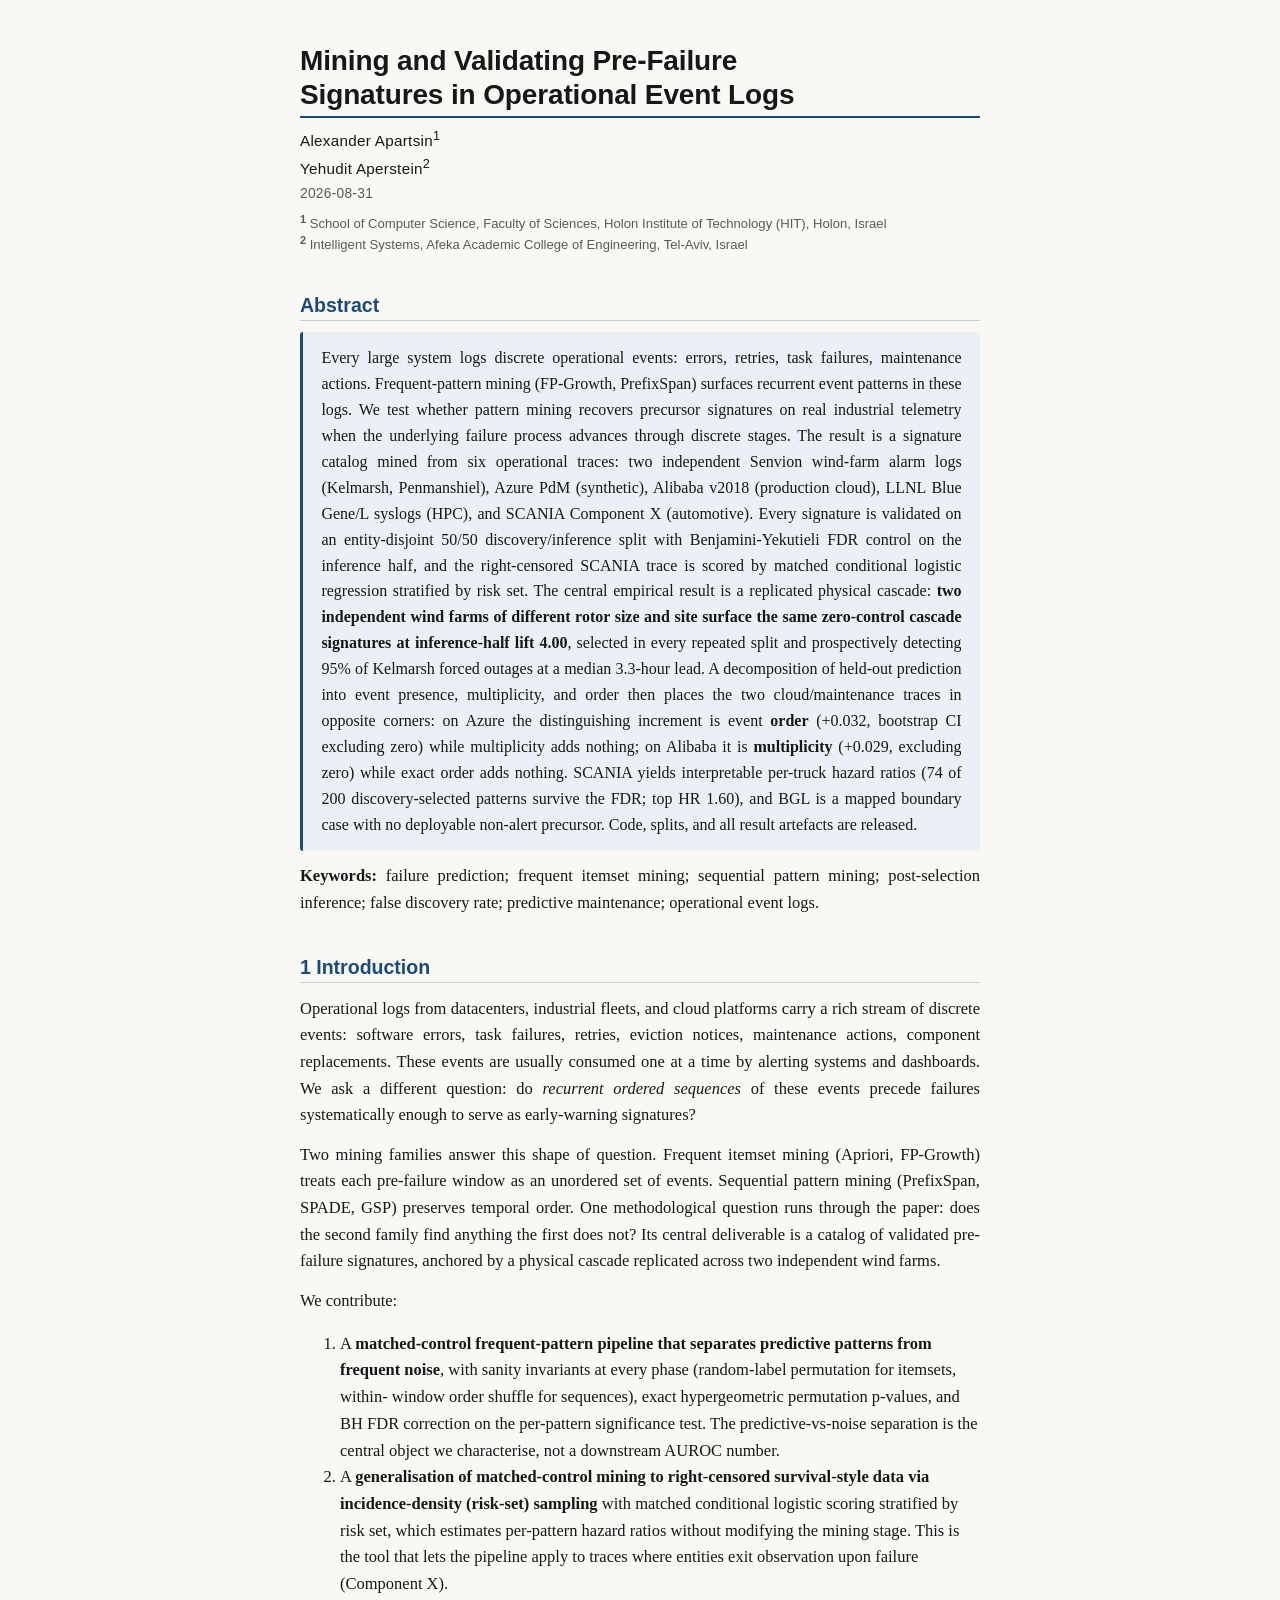
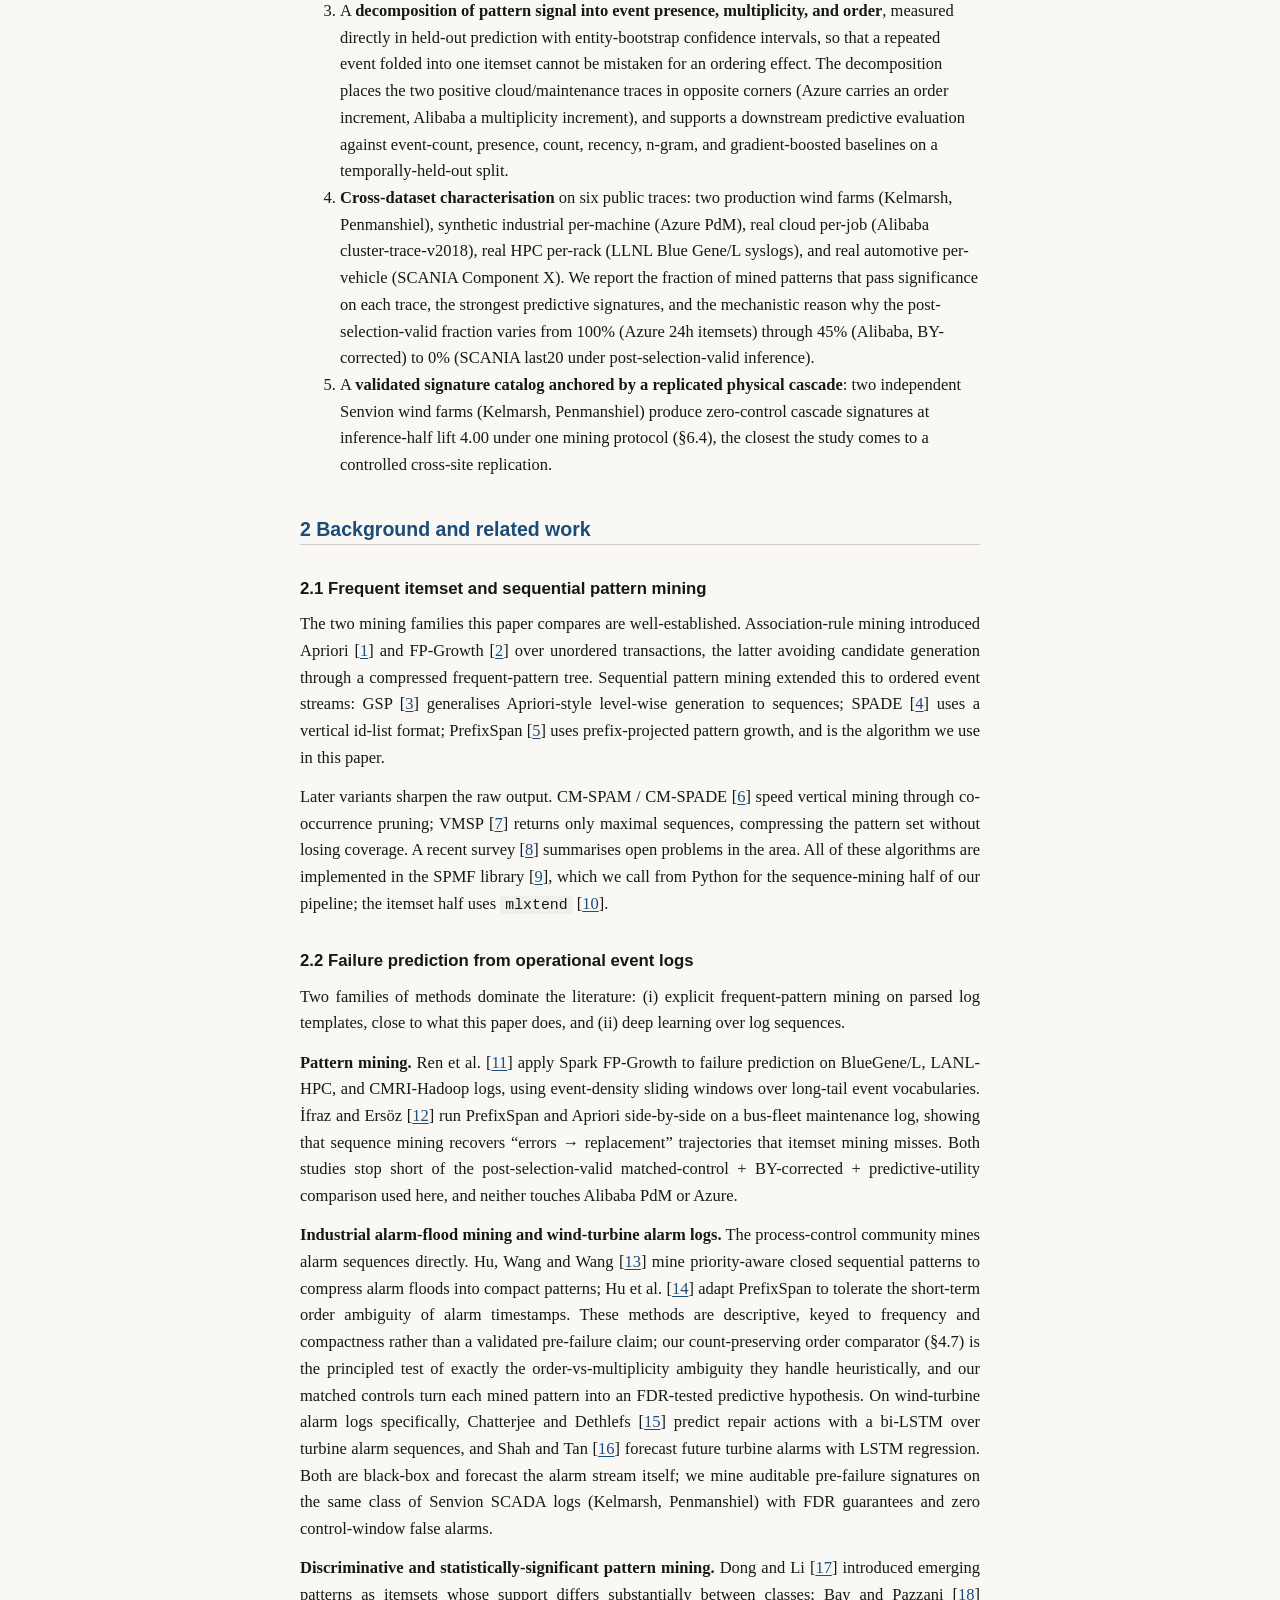
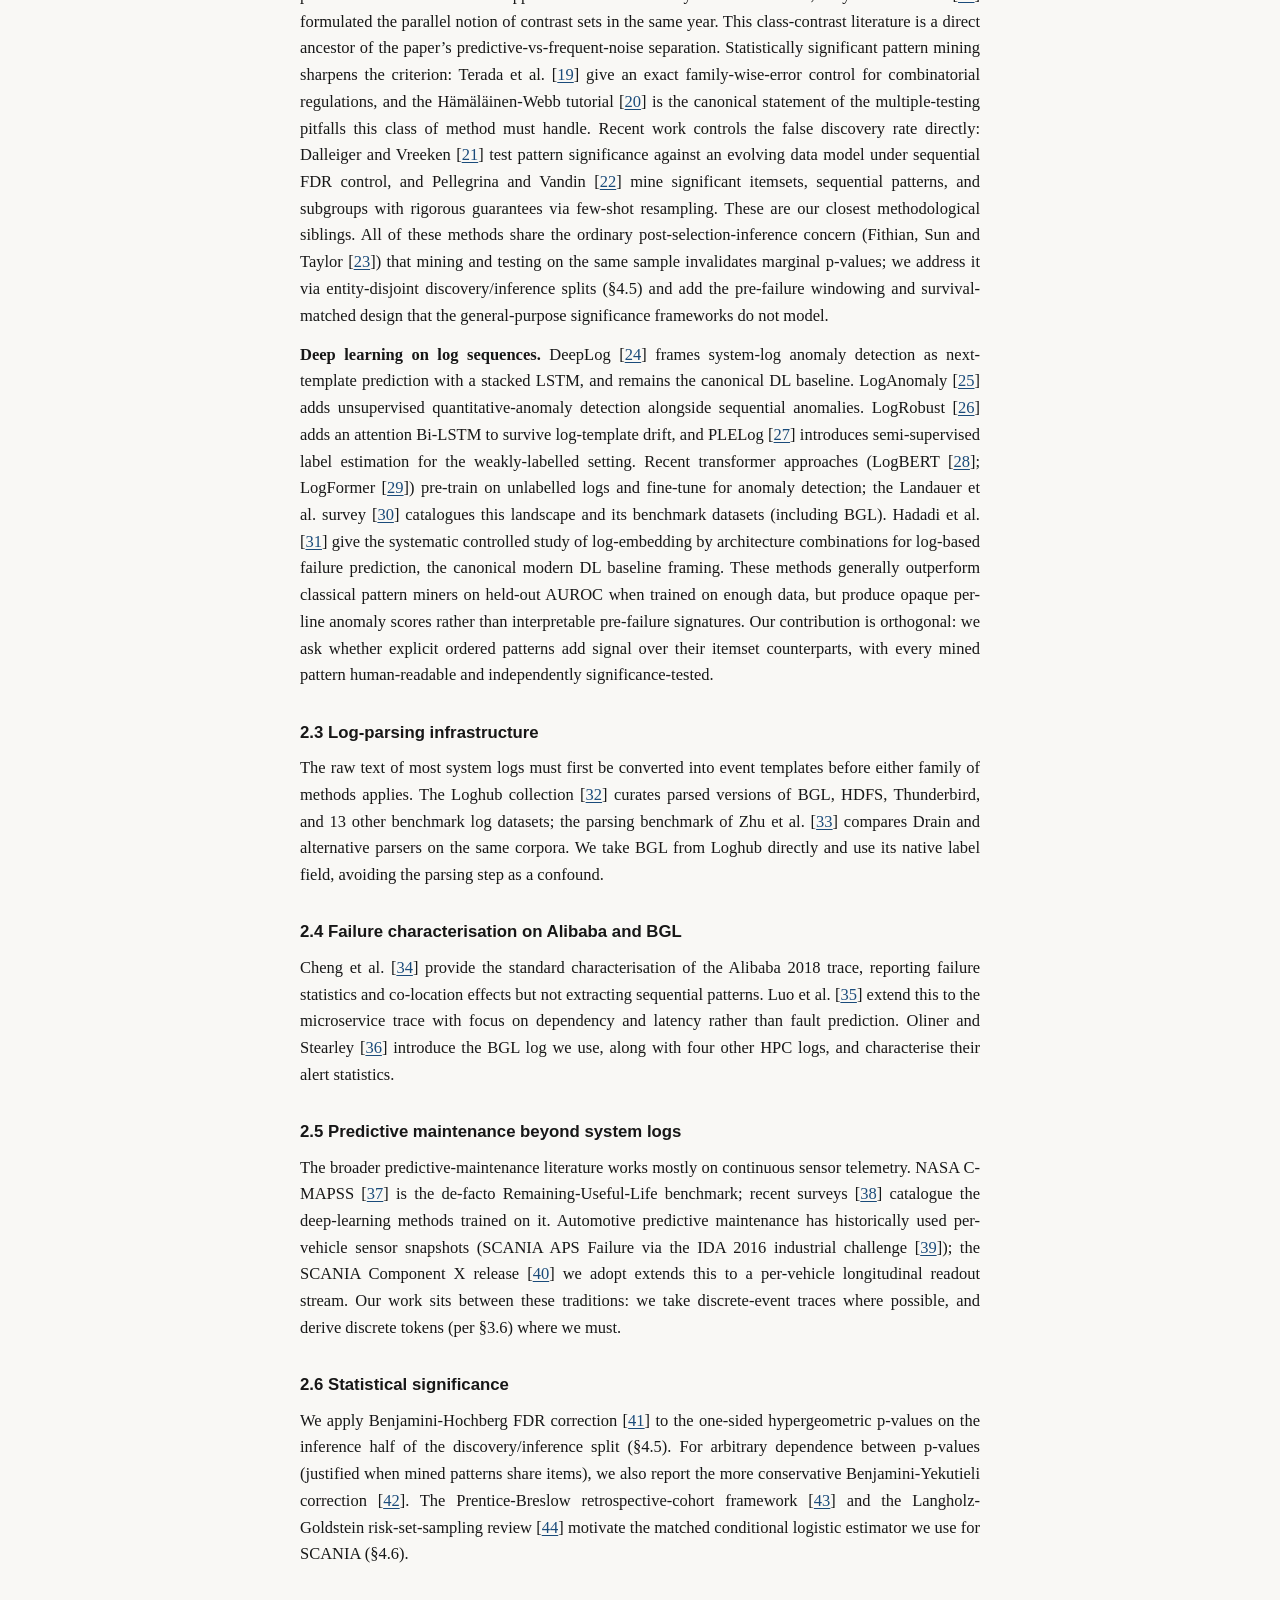
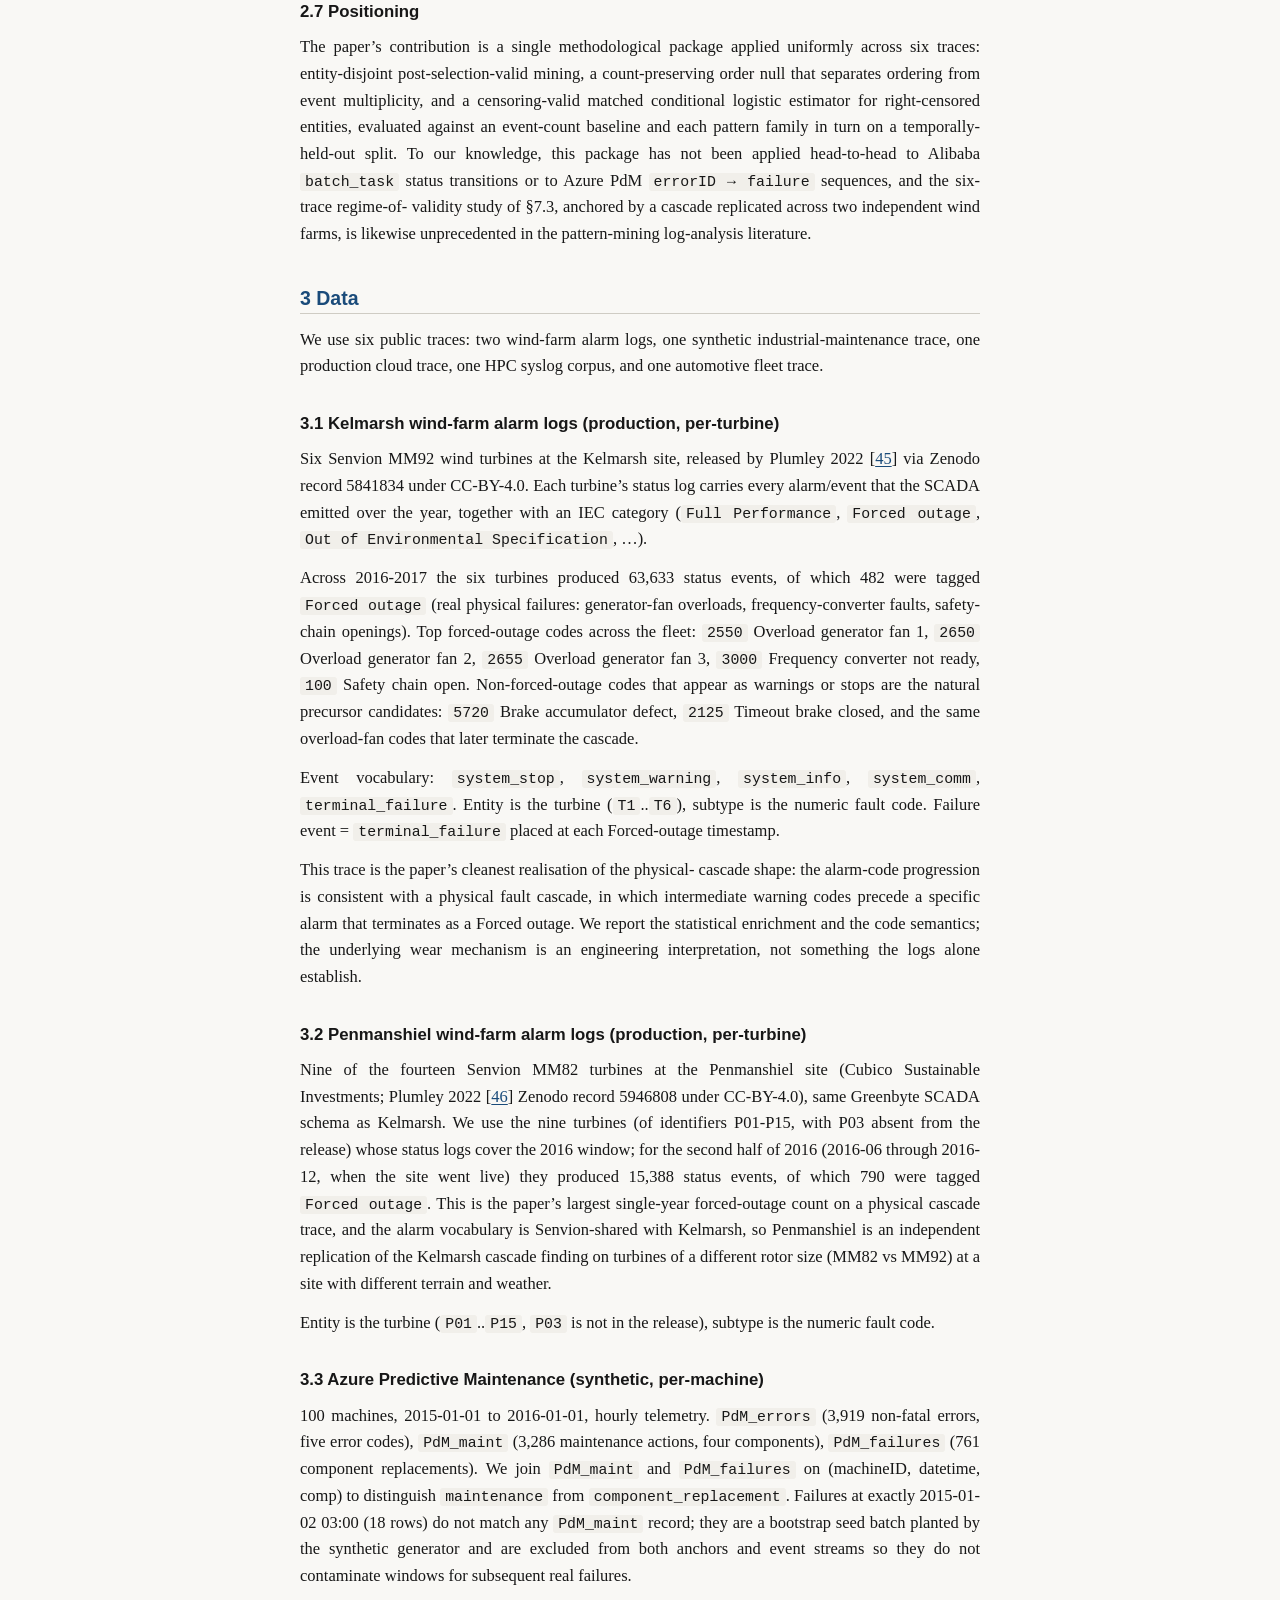
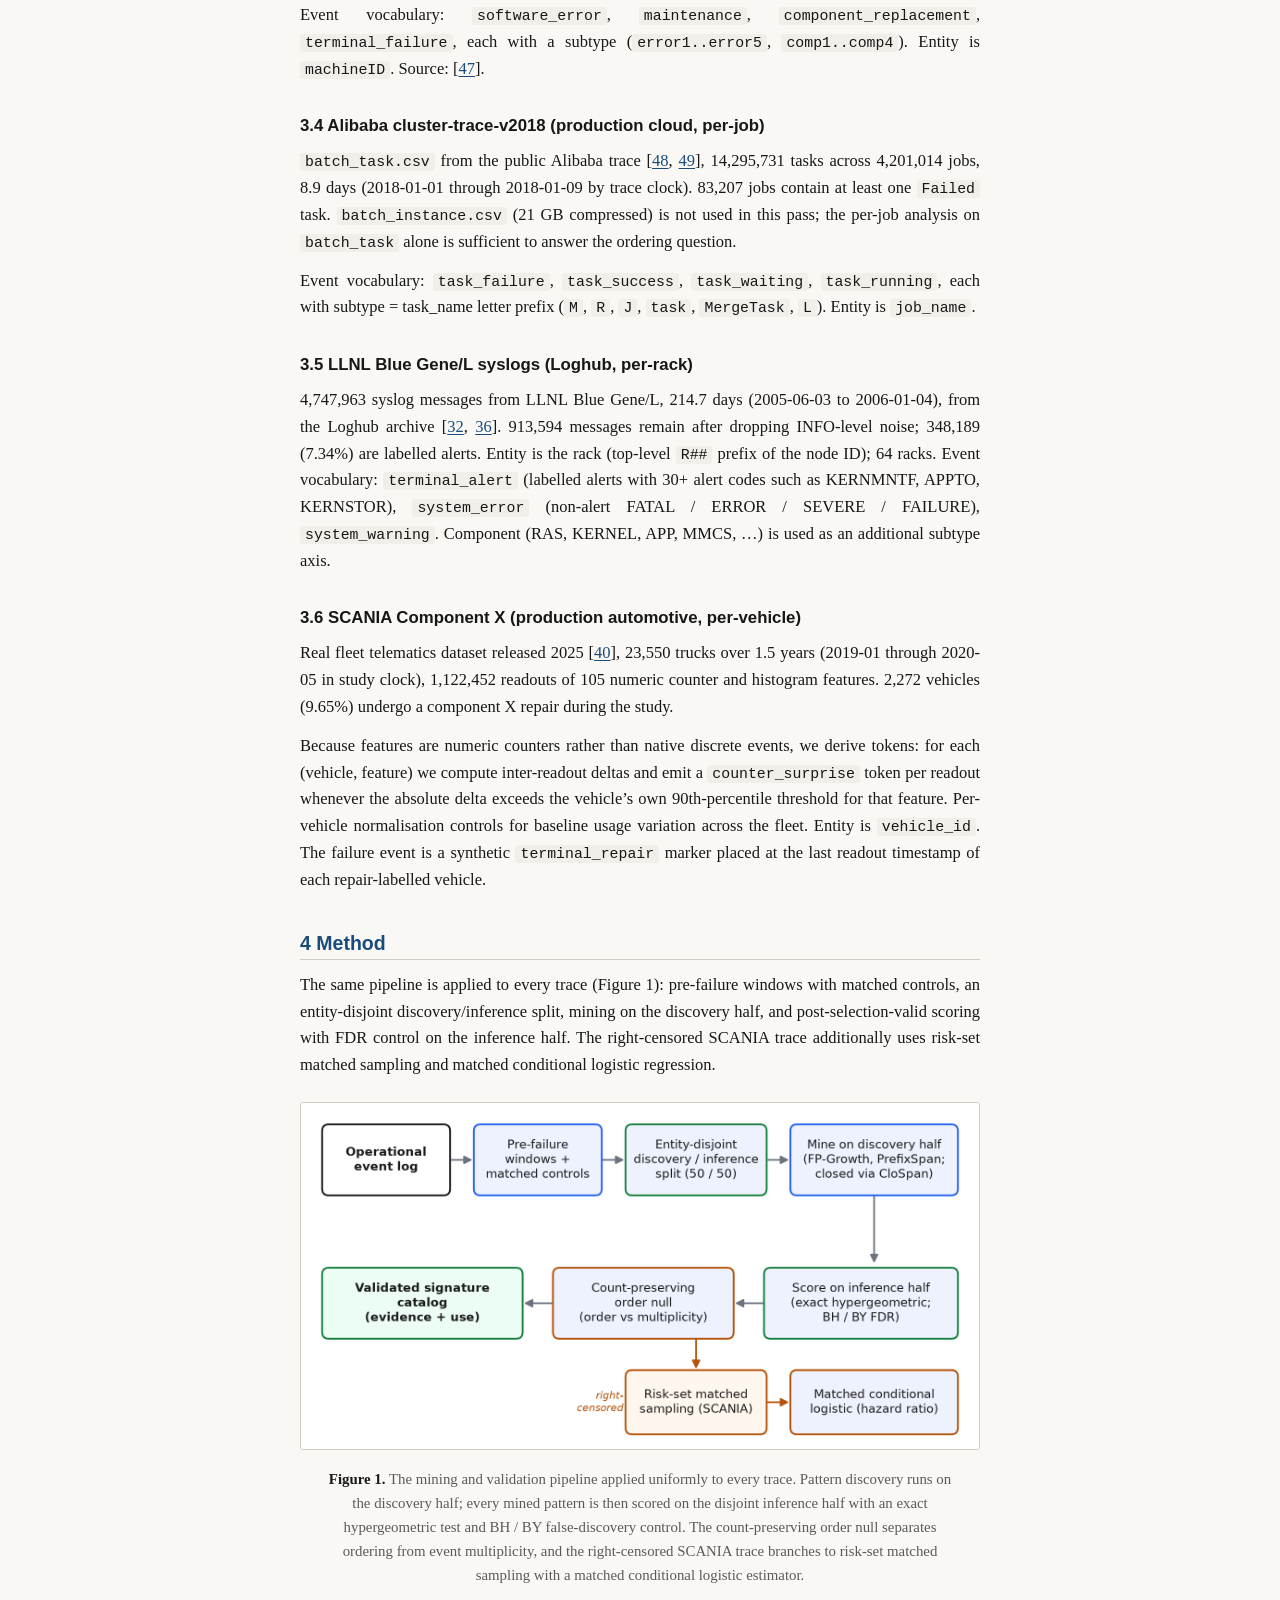
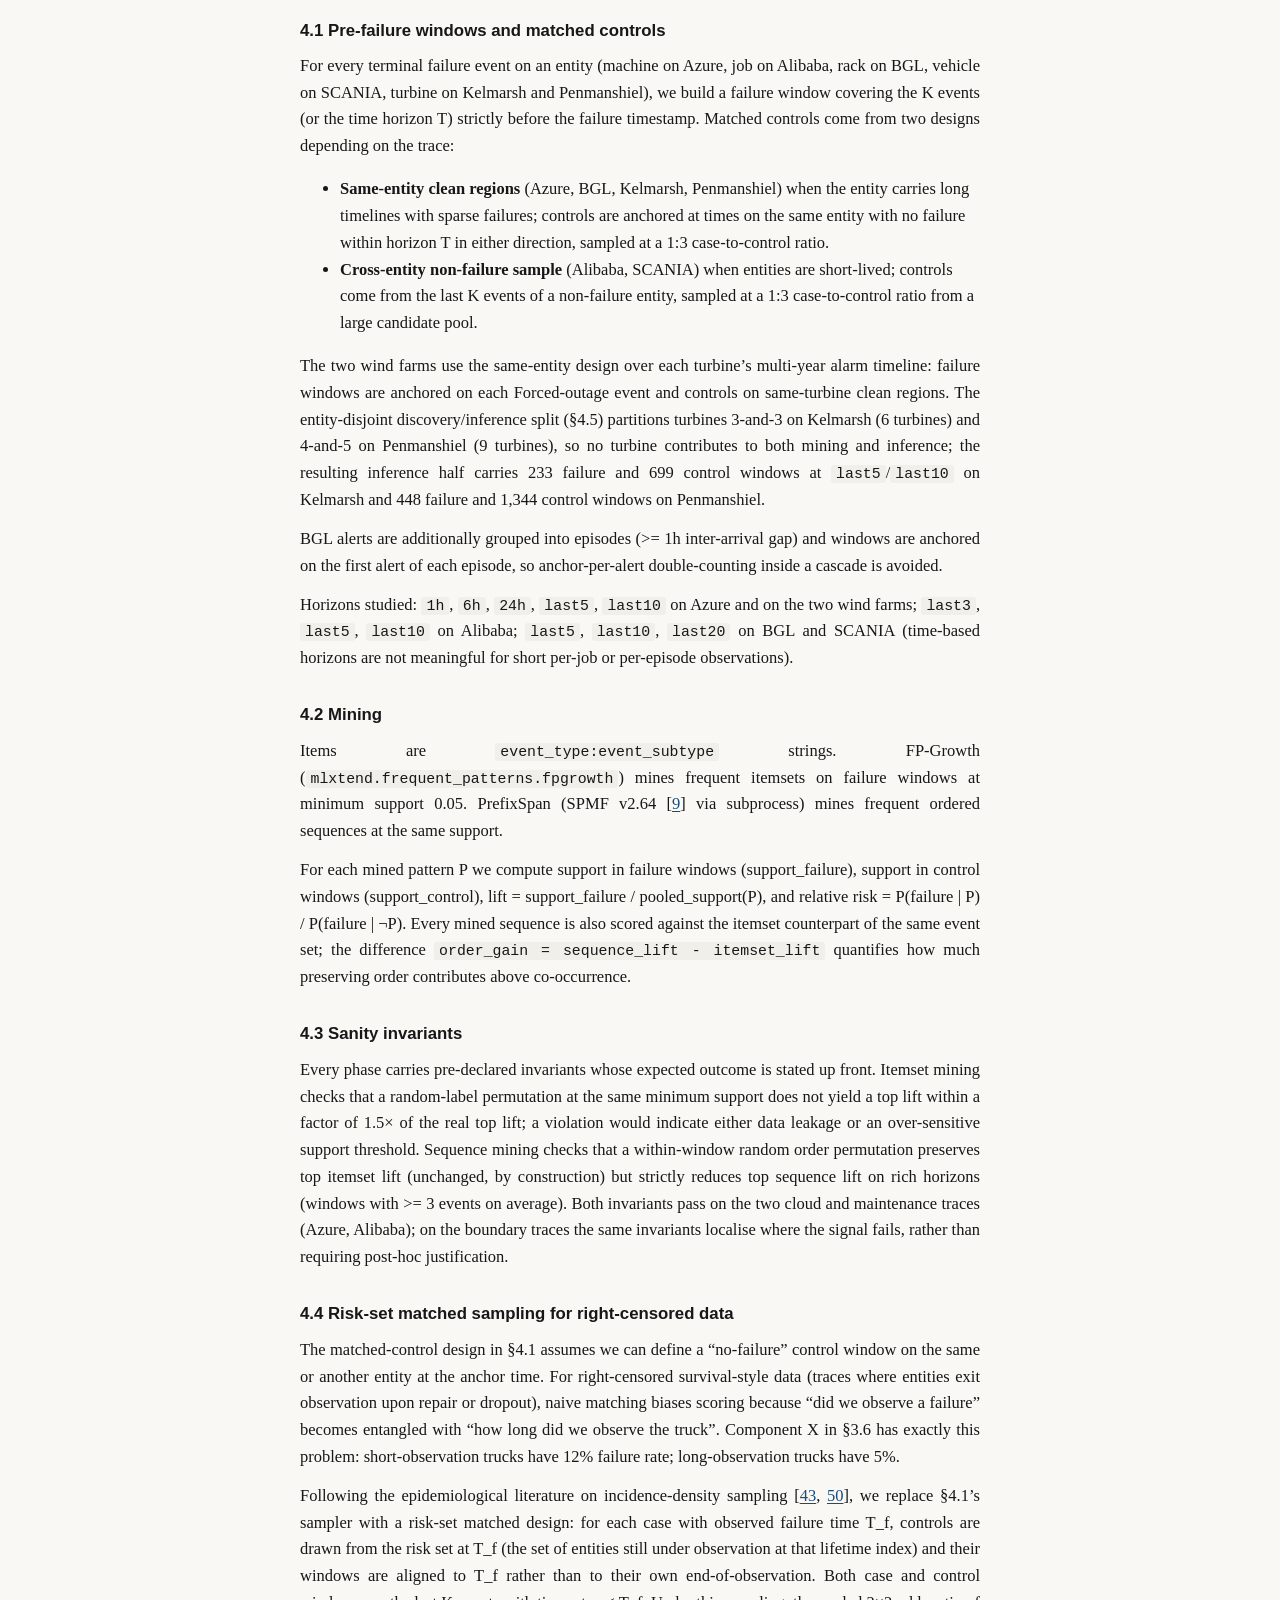
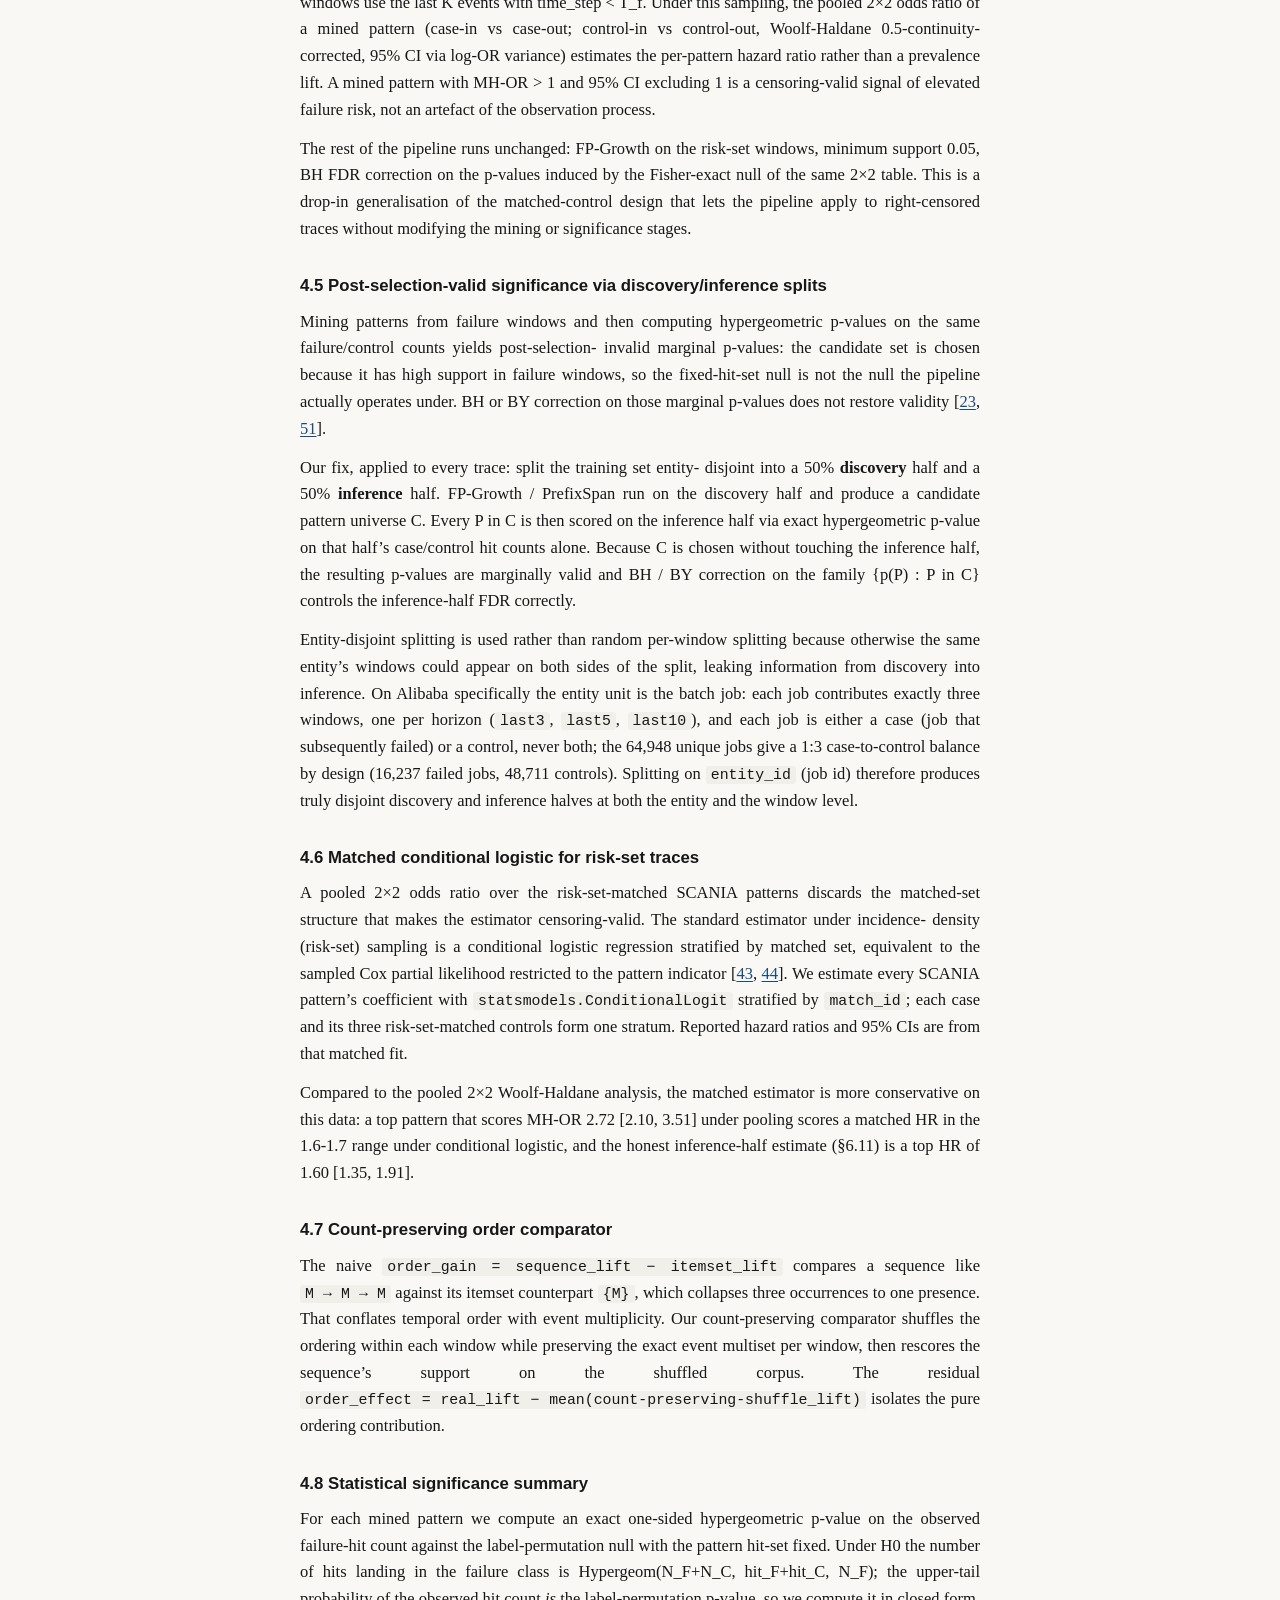
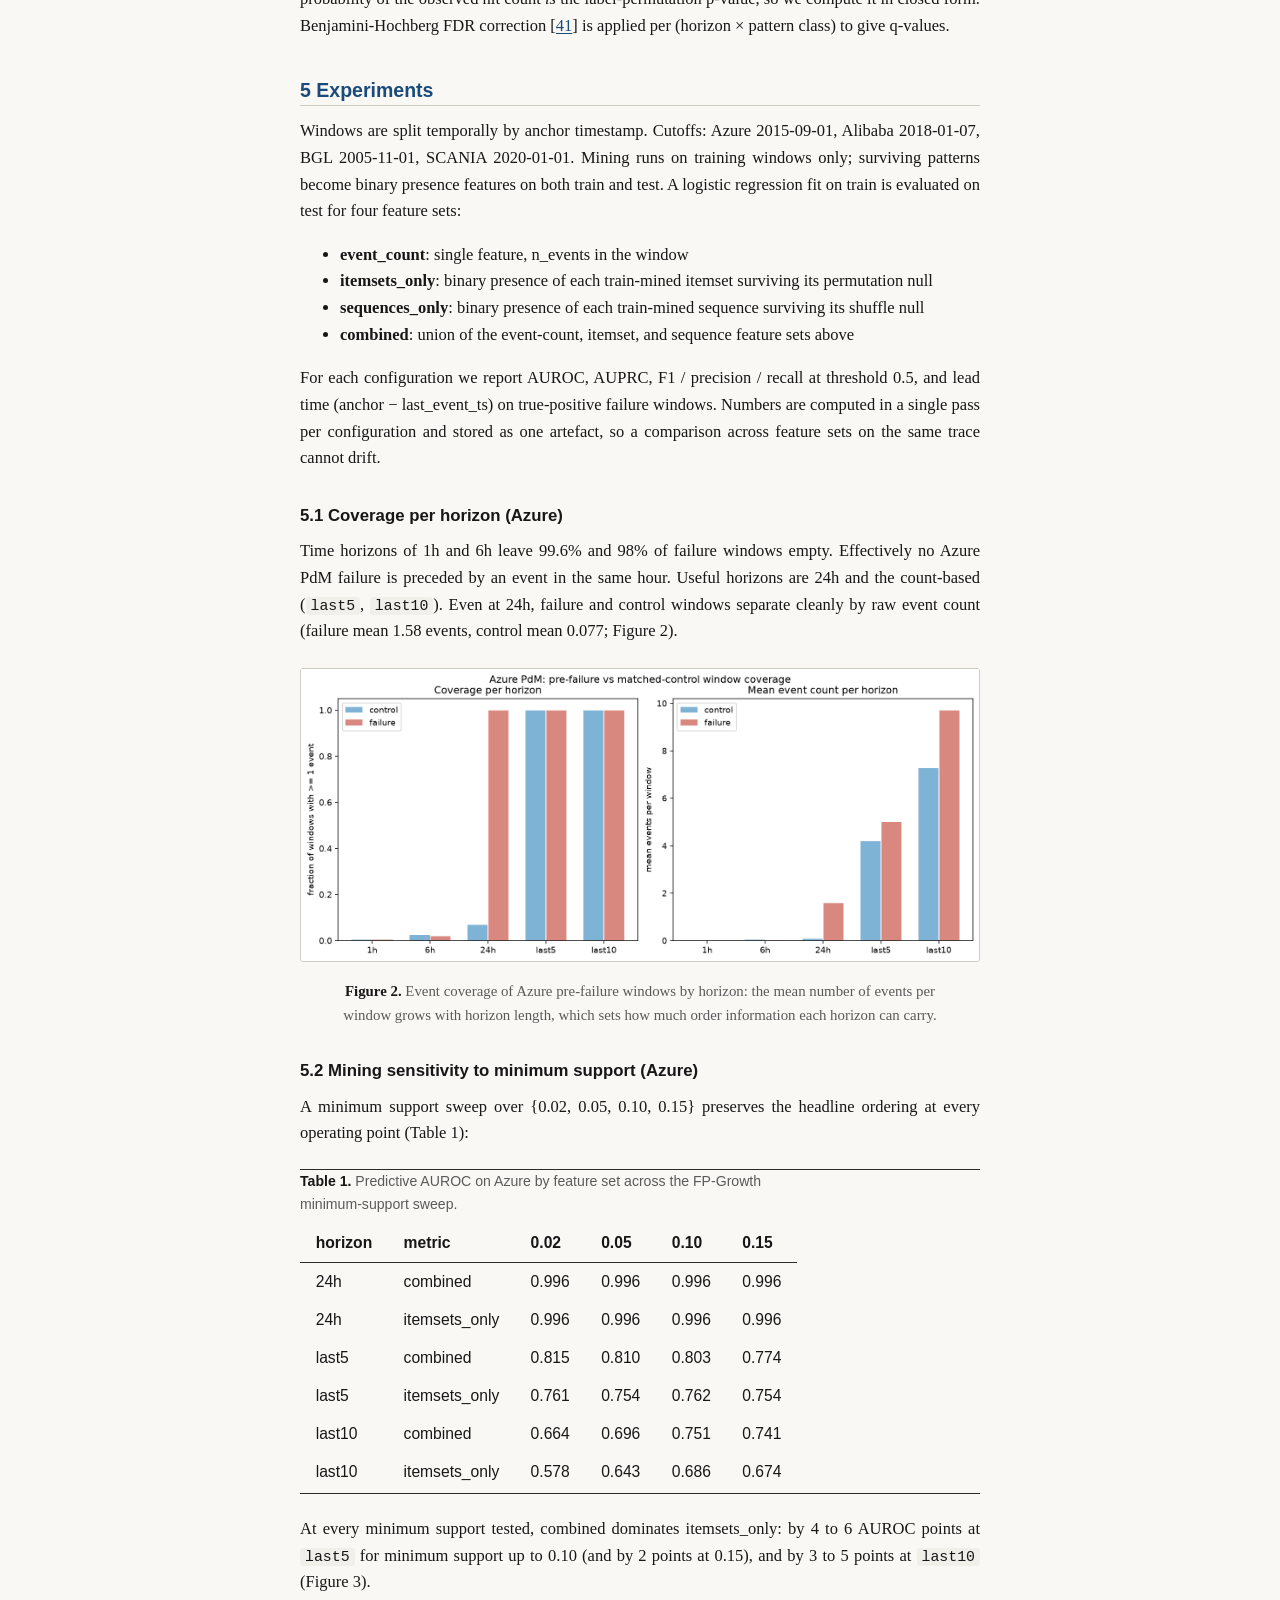
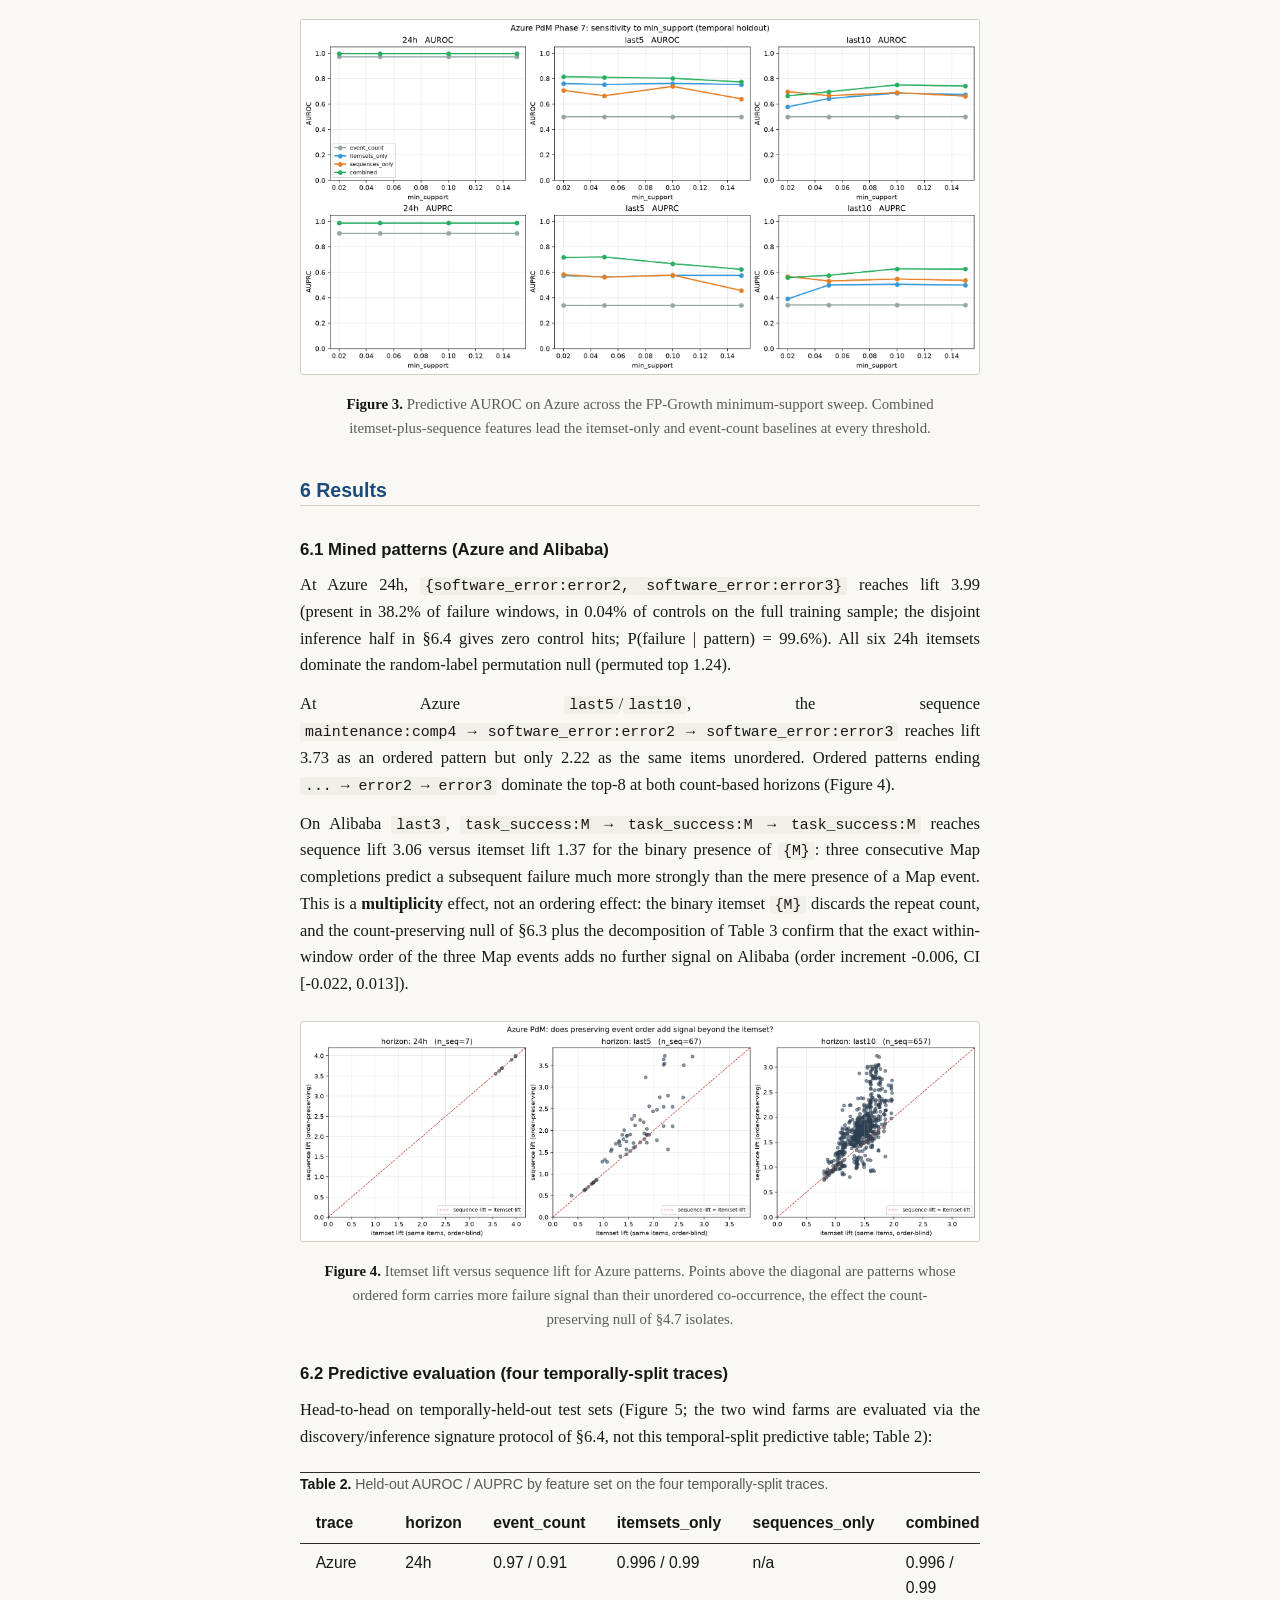
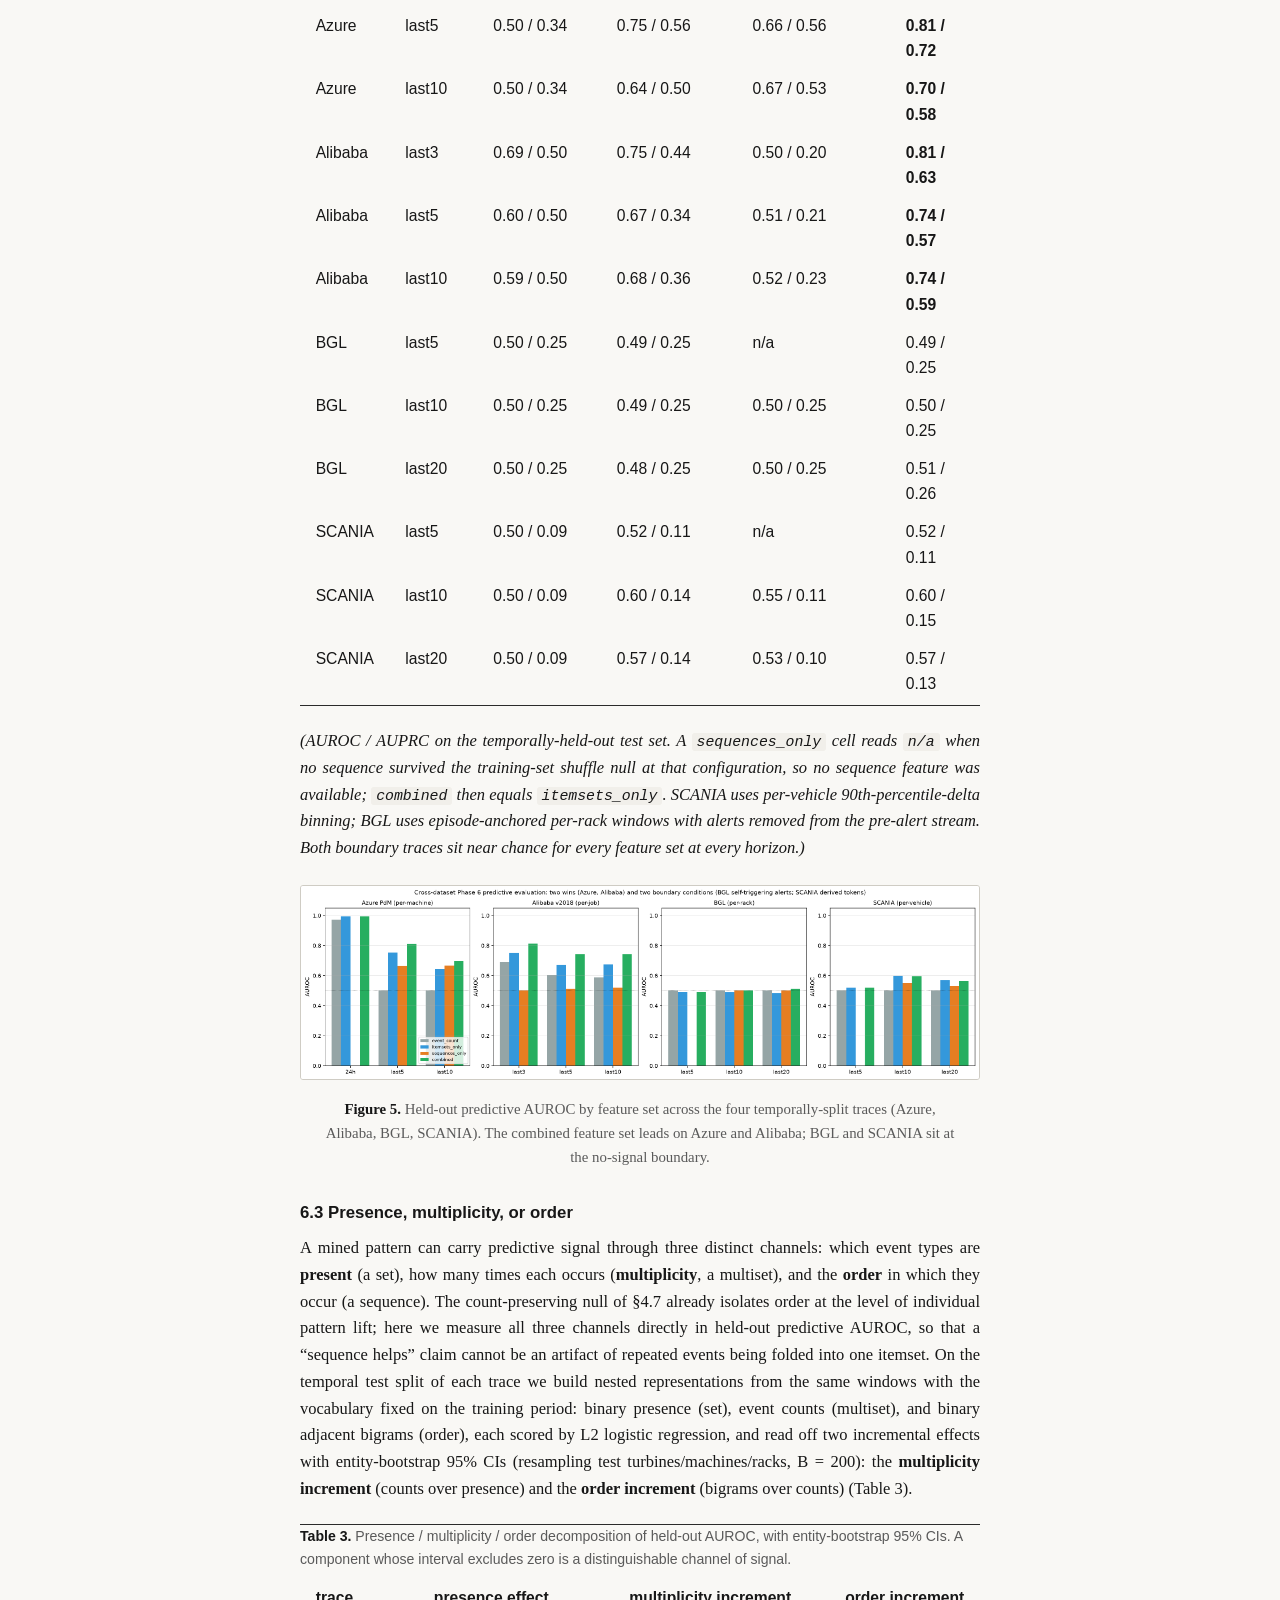
==== commit ce233871: "Structural polish: promote cloud/HPC/automotive catalog to §6.7 (out from under calibration) Fable m" ====
--- a/paper/skeleton.html
+++ b/paper/skeleton.html
@@ -781,7 +781,7 @@
 estimator is more conservative on this data: a top pattern that scores
 MH-OR 2.72 [2.10, 3.51] under pooling scores a matched HR in the 1.6-1.7
 range under conditional logistic, and the honest inference-half estimate
-(§6.10) is a top HR of 1.60 [1.35, 1.91].</p>
+(§6.11) is a top HR of 1.60 [1.35, 1.91].</p>
 <h3 id="count-preserving-order-comparator">4.7 Count-preserving order
 comparator</h3>
 <p>The naive <code>order_gain = sequence_lift − itemset_lift</code>
@@ -1169,11 +1169,29 @@
 that binary itemsets discard but exact order does not recover. This
 resolves the apparent tension with the count-preserving lift analysis
 below: the Alibaba sequence advantage is repeated-event information, not
-exact within-window order. On the two boundary traces neither increment
-combines with a presence effect large enough to lift prediction off the
-floor.</p>
+exact within-window order.</p>
+<p>An increment channel is only meaningful when it sits on a presence
+base that itself clears the floor: a channel CI that excludes zero on
+top of a floor-level presence effect moves a near-chance prediction to a
+slightly-less-near-chance prediction, not a usable signal. BGL
+illustrates this. Its order increment is +0.024 with a CI that excludes
+zero, numerically like Azure’s, but its presence effect is negative
+(-0.015) and its total AUROC never leaves 0.48 to 0.51, so the order
+channel has no base to build on. SCANIA shows the opposite failure: a
+significantly negative order increment (-0.075), meaning bigram features
+actively hurt once counts are included, on a presence base (+0.06) that
+is itself near the floor. The distinguishing-channel claim is therefore
+made jointly with the presence base, not from a single CI; only Azure
+and Alibaba combine a large presence effect with exactly one further
+channel that excludes zero.</p>
 <p>Against non-degenerate baselines the mined-pattern features do not
-win on raw accuracy, and we do not claim they do. On Azure
+win on raw accuracy, and we do not claim they do. All numbers in this
+paragraph and in Table 3 come from one internally consistent evaluation
+pass (the same windows, temporal split, and vocabulary for every
+representation), which differs slightly from the separate predictive
+pipeline of Table 2, so its mined-itemset AUROC (0.778 on Azure
+<code>last5</code>) is not identical to Table 2’s (0.75); the comparison
+that matters is between representations computed together. On Azure
 <code>last5</code> a gradient-boosted model on event counts and a
 binary-bigram logistic regression both reach AUROC 0.845, above the
 mined-itemset features (0.778); on Alibaba <code>last3</code> the
@@ -1518,10 +1536,114 @@
 lift-4.00 cascade signatures under the same mining protocol, with
 vendor-shared alarm codes indexing genuinely mechanical failure
 modes.</p>
-<p>Use: <strong>safety-9210 warning triggers immediate turbine
-curtailment, regardless of grid conditions</strong>;
-<strong>freq-converter 3543 informational message triggers converter
-service order within 6h at Penmanshiel</strong>.</p>
+<p>Candidate rules (pending prospective trial): the safety-9210 warning
+is a candidate curtailment trigger and the frequency-converter 3543
+informational message a candidate converter-service trigger. The short
+median lead of the co-located Penmanshiel burst (§6.4, replay below)
+means such a burst alone often fires too late for curtailment; the
+multi-hour degradation chains next provide the actionable lead.</p>
+<p><strong>Co-located bursts versus temporal degradation
+chains.</strong> The generator-fan and safety-system signatures above
+are co-located alarm bursts: the constituent codes fire within a median
+of 0.16 min (Kelmarsh) and 0.28 min (Penmanshiel) of each other, so they
+mark a single instant, not a trajectory. A separate signature class
+captures genuine degradation. Collapsing each 24h pre-outage window to
+its ordered sequence of <strong>distinct</strong> codes (co-located
+repeats merged) and mining ordered chains of three-to-four distinct
+codes under the same entity-disjoint discovery/inference protocol yields
+a validated degradation-chain catalog (Table 7): 115 chains on Kelmarsh
+and 184 on Penmanshiel pass BY q &lt; 0.05 on the inference half, each
+with zero control-window hits.</p>
+<table>
+<caption><strong>Table 7.</strong> Validated temporal degradation chains
+(ordered distinct-code sequences over 24h) on the two wind farms, with
+median trajectory span, median lead time to the outage, and
+inference-half support.</caption>
+<colgroup>
+<col style="width: 7%" />
+<col style="width: 24%" />
+<col style="width: 16%" />
+<col style="width: 16%" />
+<col style="width: 12%" />
+<col style="width: 12%" />
+<col style="width: 7%" />
+</colgroup>
+<thead>
+<tr class="header">
+<th>farm</th>
+<th>degradation chain</th>
+<th style="text-align: right;">median span</th>
+<th style="text-align: right;">median lead</th>
+<th style="text-align: right;">inf case</th>
+<th style="text-align: right;">inf ctrl</th>
+<th style="text-align: right;">BY q</th>
+</tr>
+</thead>
+<tbody>
+<tr class="odd">
+<td>Kelmarsh</td>
+<td><code>stop:20 → info:6410 → warning:2550</code></td>
+<td style="text-align: right;">59 min</td>
+<td style="text-align: right;">189 min</td>
+<td style="text-align: right;">54/208</td>
+<td style="text-align: right;">0/113</td>
+<td style="text-align: right;">1e-8</td>
+</tr>
+<tr class="even">
+<td>Kelmarsh</td>
+<td><code>stop:20 → info:6410 → warning:2650 → warning:2655</code></td>
+<td style="text-align: right;">59 min</td>
+<td style="text-align: right;">226 min</td>
+<td style="text-align: right;">43/208</td>
+<td style="text-align: right;">0/113</td>
+<td style="text-align: right;">5e-7</td>
+</tr>
+<tr class="odd">
+<td>Kelmarsh</td>
+<td><code>info:0 → stop:20 → warning:2550</code></td>
+<td style="text-align: right;">605 min</td>
+<td style="text-align: right;">140 min</td>
+<td style="text-align: right;">42/208</td>
+<td style="text-align: right;">0/113</td>
+<td style="text-align: right;">7e-7</td>
+</tr>
+<tr class="even">
+<td>Penmanshiel</td>
+<td><code>warning:9000 → stop:9210 → info:0</code></td>
+<td style="text-align: right;">20 min</td>
+<td style="text-align: right;">182 min</td>
+<td style="text-align: right;">144/442</td>
+<td style="text-align: right;">0/133</td>
+<td style="text-align: right;">6e-17</td>
+</tr>
+<tr class="odd">
+<td>Penmanshiel</td>
+<td><code>info:10 → stop:9210 → info:0 → warning:9000</code></td>
+<td style="text-align: right;">613 min</td>
+<td style="text-align: right;">133 min</td>
+<td style="text-align: right;">129/442</td>
+<td style="text-align: right;">0/133</td>
+<td style="text-align: right;">2e-15</td>
+</tr>
+</tbody>
+</table>
+<p>Unlike the co-located bursts, these chains unfold over tens of
+minutes to ten hours and complete a median two-to-four hours before the
+outage, so they are the operationally actionable signatures: a
+generator-fan overload on Kelmarsh is preceded by a stop, a status code,
+and then the fan warning over roughly an hour, three hours ahead of the
+forced outage. The chain lift equals the inference-half ceiling (all
+controls clean) at the 2:1 case:control ratio these 24h windows
+produce.</p>
+<p><strong>Cross-farm transfer.</strong> Learning the precursor rule on
+one farm and replaying it, unchanged, on the other (shared Senvion code
+vocabulary) transfers asymmetrically: a Kelmarsh-trained rule detects
+95% of Penmanshiel forced outages (median lead 72 min), while a
+Penmanshiel-trained rule detects 50% of Kelmarsh outages; the
+generator-fan code 2650 is among the precursors shared by both farms.
+The generator-fan family transfers; the Penmanshiel safety-system 9000
+family, tied to that site’s 2016 commissioning phase, does not, which is
+consistent with the boundary condition stated in §8.</p>
 <p><strong>Cluster-aware validation.</strong> Each wind farm has only a
 handful of turbines, so the hundreds of windows they generate are
 clustered and the window-level hypergeometric q-values overstate the
@@ -1573,7 +1695,7 @@
 windows.</li>
 </ol>
 <table style="width:100%;">
-<caption><strong>Table 7.</strong> Baseline comparison on the wind
+<caption><strong>Table 8.</strong> Baseline comparison on the wind
 farms: the mined-itemset rule against most-recent-event and event-count
 baselines.</caption>
 <colgroup>
@@ -1714,16 +1836,16 @@
 <p>Every discovery/inference signature table is scored on a
 matched-control sample built at case:control = 1:3, so the pipeline’s
 sample base rate is P(fail) = 0.25 by construction, and the precision
-numbers of Table 7 cannot be read directly as the operational posterior
+numbers of Table 8 cannot be read directly as the operational posterior
 in a deployment where forced outages are much rarer. To turn the
 inference-half precision into an interpretable operational number, we
 invert the empirical sensitivity/specificity through Bayes at a
 realistic operational base rate of P(fail) = 0.01 (roughly 1
 forced-outage window per 100 arbitrary-time windows on a real wind
 farm), giving the scenario PPV each rule delivers under an assumed 1%
-deployment prevalence (Table 8):</p>
+deployment prevalence (Table 9):</p>
 <table>
-<caption><strong>Table 8.</strong> Calibrated positive predictive value
+<caption><strong>Table 9.</strong> Calibrated positive predictive value
 at the sample and operational base rates.</caption>
 <colgroup>
 <col style="width: 14%" />
@@ -1780,14 +1902,14 @@
 often but is not as specific as the Kelmarsh generator-fan chain. The
 deployment decision is dataset-specific; neither the sample precision of
 0.89 nor the operational PPV of 0.20 suffices alone.</p>
-<h4 id="signature-catalog-cloud-hpc-and-automotive-traces">6.6.1
-Signature catalog: cloud, HPC, and automotive traces</h4>
+<h3 id="signature-catalog-cloud-hpc-and-automotive-traces">6.7 Signature
+catalog: cloud, HPC, and automotive traces</h3>
 <p>The catalog of §6.4 resumes with the four traces beyond the two wind
 farms. Each entry carries the same evidence structure: mined patterns,
 inference-half lift and BY q, and the intended deployment rule.</p>
-<p><strong>Azure PdM</strong> (Table 9).</p>
+<p><strong>Azure PdM</strong> (Table 10).</p>
 <table>
-<caption><strong>Table 9.</strong> Top Azure PdM signatures on the
+<caption><strong>Table 10.</strong> Top Azure PdM signatures on the
 inference half.</caption>
 <colgroup>
 <col style="width: 13%" />
@@ -1859,13 +1981,14 @@
 replay. Ordering carries additional signal (§6.3, count-preserving
 effect +0.52 to +1.09), so <code>error2 → error3</code> in that specific
 direction is a stronger alarm than the reverse.</p>
-<p>Use: <strong>alarm rule</strong>. Raise a component-replacement work
-order whenever a machine’s log shows <code>error2 AND error3</code>
-within any rolling 24h window; escalate faster if the direction is
-<code>error2 → error3</code>.</p>
-<p><strong>Alibaba cluster-trace-v2018</strong> (Table 10).</p>
+<p>Use (illustrative, on synthetic Azure PdM data): an alarm rule would
+raise a component-replacement work order whenever a machine’s log shows
+<code>error2 AND error3</code> within any rolling 24h window, escalating
+faster for the direction <code>error2 → error3</code>. The near-perfect
+separation here is partly a property of the synthetic generator.</p>
+<p><strong>Alibaba cluster-trace-v2018</strong> (Table 11).</p>
 <table>
-<caption><strong>Table 10.</strong> Top Alibaba cluster-trace signatures
+<caption><strong>Table 11.</strong> Top Alibaba cluster-trace signatures
 on the inference half.</caption>
 <thead>
 <tr class="header">
@@ -1904,20 +2027,22 @@
 </tr>
 </tbody>
 </table>
-<p>Interpretation: <strong>once a Reduce task enters Waiting state, job
-failure risk jumps to near-certain</strong>. Longer patterns add no
-signal beyond the presence of <code>task_waiting:R</code>. The
-count-preserving order comparator (§6.3) shows the Alibaba ordering
-effect is essentially zero after multiplicity control, so the
-single-marker interpretation is correct.</p>
+<p>Interpretation: <strong>a Reduce task entering Waiting state is the
+dominant single marker of subsequent job failure</strong>. The
+near-certain posterior holds at the 1:3 sample base rate; the
+operational posterior is lower and base-rate dependent (§6.9). Longer
+patterns add no signal beyond the presence of
+<code>task_waiting:R</code>, and the count-preserving order comparator
+(§6.3) shows the Alibaba ordering effect is essentially zero after
+multiplicity control, so the single-marker reading holds.</p>
 <p>Use: <strong>real-time job triage</strong>. Any job with a Reduce
 task entering Waiting state is flagged; the scheduler either
 preemptively reschedules the Reduce onto a more reliable machine or
 increases its retry budget.</p>
 <p><strong>SCANIA Component X (matched conditional logistic).</strong>
 Patterns are selected on a discovery half and estimated on a disjoint
-inference half (§6.10); the top five inference-half hazard ratios are
-listed with full confidence intervals in Table 13. The headline
+inference half (§6.11); the top five inference-half hazard ratios are
+listed with full confidence intervals in Table 14. The headline
 signature <code>counter_surprise:397_{10, 22}</code> has matched HR 1.60
 (95% CI [1.35, 1.91]).</p>
 <p>Interpretation: <strong>sustained anomalies concentrated in the
@@ -1950,12 +2075,12 @@
 better use of pattern mining on this trace is post-hoc cascade taxonomy
 (which alert codes cluster together within an episode) rather than
 prediction.</p>
-<p>Sections 6.7 through 6.11 present the aggregate evidence behind these
-signatures: the predictive-vs-frequent-noise separation (§6.7),
-post-selection-valid sequence significance (§6.8), the same-sample
-marginal baseline (§6.9), the SCANIA matched hazard-ratio analysis
-(§6.10), and lead time on true positives (§6.11).</p>
-<h3 id="predictive-vs-frequent-noise-separation-across-traces">6.7
+<p>Sections 6.8 through 6.12 present the aggregate evidence behind these
+signatures: the predictive-vs-frequent-noise separation (§6.8),
+post-selection-valid sequence significance (§6.9), the same-sample
+marginal baseline (§6.10), the SCANIA matched hazard-ratio analysis
+(§6.11), and lead time on true positives (§6.12).</p>
+<h3 id="predictive-vs-frequent-noise-separation-across-traces">6.8
 Predictive vs frequent-noise separation across traces</h3>
 <p>The paper’s central object is the fraction of mined frequent patterns
 that pass the per-pattern statistical significance test on an inference
@@ -1966,12 +2091,12 @@
 label-dependent candidate selection.</p>
 <p>Every trace is split 50/50 entity-disjoint into a discovery half (for
 FP-Growth candidate selection) and an inference half (for exact
-hypergeometric p-values and BH / BY correction). Table 11 covers the
+hypergeometric p-values and BH / BY correction). Table 12 covers the
 four non-wind traces; the two wind farms carry the same analysis with
 the catalog in §6.4 (Kelmarsh 30/35 and Penmanshiel 27/30 BY-significant
 itemsets at <code>last5</code>).</p>
 <table>
-<caption><strong>Table 11.</strong> Post-selection-valid itemset
+<caption><strong>Table 12.</strong> Post-selection-valid itemset
 significance by trace and horizon on the discovery/inference
 split.</caption>
 <colgroup>
@@ -2115,11 +2240,11 @@
 <p>The validated catalog is also stable across the choice of split. Over
 20 repeated entity-disjoint partitions (30 for Penmanshiel, and all
 balanced turbine partitions for the wind farms), the headline signature
-of every trace is selected in <strong>every</strong> split (20/20 on
-Azure, Alibaba, SCANIA and Kelmarsh; 30/30 on Penmanshiel; 16/20 on
-BGL), the significant fraction varies only within a narrow band (for
-example Kelmarsh median 0.63, IQR [0.44, 0.71]; Penmanshiel median 0.79,
-IQR [0.76, 0.82]), and the mean pairwise Jaccard overlap of the
+is selected in every split on five of the six traces (20/20 on Azure,
+Alibaba, SCANIA and Kelmarsh; 30/30 on Penmanshiel) and in 16 of 20
+splits on BGL, the significant fraction varies only within a narrow band
+(for example Kelmarsh median 0.63, IQR [0.44, 0.71]; Penmanshiel median
+0.79, IQR [0.76, 0.82]), and the mean pairwise Jaccard overlap of the
 validated catalogs ranges from 0.65 (SCANIA, BGL) to 0.93 (Alibaba),
 with both wind farms above 0.79. A single seeded split is therefore not
 a fragile basis for the headline signatures.</p>
@@ -2127,20 +2252,20 @@
 form (46-100% at rich horizons); SCANIA under post-selection-valid
 inference no longer supports an aggregate “some fraction is predictive”
 claim on this mining threshold and requires the matched
-conditional-logistic analysis in §6.10 instead. On Azure and Alibaba the
+conditional-logistic analysis in §6.11 instead. On Azure and Alibaba the
 majority of frequent patterns are also predictive; on BGL and SCANIA the
 majority are frequent-but-noise, and the paper’s concrete
 predictive-pattern list is short.</p>
-<h3 id="post-selection-valid-sequence-significance-and-closed-sequence-compression">6.8
+<h3 id="post-selection-valid-sequence-significance-and-closed-sequence-compression">6.9
 Post-selection-valid sequence significance and closed-sequence
 compression</h3>
 <p>We extend the discovery/inference split to sequences: PrefixSpan runs
 on the 50% discovery half, and each mined sequence is scored on the 50%
 inference half via an exact hypergeometric test on windows that contain
 the sequence as an ordered subsequence, then corrected across all
-sequences tested at each horizon (Table 12).</p>
+sequences tested at each horizon (Table 13).</p>
 <table style="width:100%;">
-<caption><strong>Table 12.</strong> Post-selection-valid sequence
+<caption><strong>Table 13.</strong> Post-selection-valid sequence
 significance by trace and horizon.</caption>
 <colgroup>
 <col style="width: 9%" />
@@ -2292,13 +2417,13 @@
 10/20, <code>last10</code> 26/39, <code>last20</code> 138/150; Alibaba
 <code>last3</code> 15/16). Closed sequences are the input the
 deployment-facing signature catalog uses.</p>
-<h3 id="formal-significance-same-sample-marginal-counts">6.9 Formal
+<h3 id="formal-significance-same-sample-marginal-counts">6.10 Formal
 significance (same-sample marginal counts)</h3>
 <p>The same-sample BH counts (mining and testing on the full training
 sample) quantify the post-selection inflation that the §4.5
 discovery/inference design removes: they are the naive marginal-p
 baseline, and the gap between them and the post-selection-valid counts
-in §6.7 and §6.8 is the size of the selection artefact. At BH q &lt;
+in §6.8 and §6.9 is the size of the selection artefact. At BH q &lt;
 0.05: every Azure 24h itemset (6/6) and every Azure 24h sequence (7/7)
 is significant; 53/77 Azure <code>last5</code> itemsets and 55/67 Azure
 <code>last5</code> sequences; 562/657 Azure <code>last10</code>
@@ -2306,7 +2431,7 @@
 (0/3 sequences at 1h, 0/5 at 6h). On Alibaba: 6/10 <code>last3</code>
 itemsets, 9/16 <code>last3</code> sequences, 59/109 <code>last10</code>
 sequences.</p>
-<h3 id="scania-risk-set-matched-patterns-component-x">6.10 SCANIA
+<h3 id="scania-risk-set-matched-patterns-component-x">6.11 SCANIA
 risk-set matched patterns (Component X)</h3>
 <p>Applying the risk-set matched-sampling extension from §4.4 to SCANIA
 Component X (2,272 cases x 3 controls each drawn from the risk set at
@@ -2329,7 +2454,7 @@
 <p>Top 5 predictive Component X signatures on the inference half
 (matched HR, 95% CI, p):</p>
 <table>
-<caption><strong>Table 13.</strong> Top five SCANIA Component X
+<caption><strong>Table 14.</strong> Top five SCANIA Component X
 signatures by matched hazard ratio, selected on the discovery half and
 estimated on the disjoint inference half with 95% confidence
 intervals.</caption>
@@ -2388,7 +2513,7 @@
 </tbody>
 </table>
 <p>Two effects push the honest estimates below the naive ones. The
-<strong>pooled 2×2 analysis (Table 14) inflates the effect</strong> (top
+<strong>pooled 2×2 analysis (Table 15) inflates the effect</strong> (top
 pooled MH-OR 2.72 [2.10, 3.51]) because it discards the matched-set
 structure that the incidence-density sampling design creates; the
 matched conditional logistic is the correct estimator under
@@ -2408,9 +2533,9 @@
 awareness of this underlying feature-set concentration.</p>
 <p>Top 5 predictive Component X signatures (MH-OR, 95% CI):</p>
 <table>
-<caption><strong>Table 14.</strong> Pooled 2x2 odds ratios for the same
+<caption><strong>Table 15.</strong> Pooled 2x2 odds ratios for the same
 SCANIA signatures, superseded by the matched estimates in Table
-13.</caption>
+14.</caption>
 <colgroup>
 <col style="width: 11%" />
 <col style="width: 12%" />
@@ -2475,7 +2600,7 @@
 operationally: hazard-ratio-scored patterns support cohort-level fleet
 triage (which trucks warrant closer inspection), not next-event
 alerting.</p>
-<h3 id="lead-time-on-true-positives">6.11 Lead time on true
+<h3 id="lead-time-on-true-positives">6.12 Lead time on true
 positives</h3>
 <ul>
 <li><strong>Alibaba</strong> (operational lead time): median 0 s across
@@ -2501,9 +2626,9 @@
 subsequence matches, the FULL ordered sequence is the minimal predictor.
 Formally, S is “full-sequence-dominant” iff lift(S) &gt; lift(S’) + 0.05
 for every proper subsequence S’ the miner also produced.</p>
-<p>Top-200 sequences per horizon (Table 15):</p>
+<p>Top-200 sequences per horizon (Table 16):</p>
 <table style="width:100%;">
-<caption><strong>Table 15.</strong> Full-sequence-dominant versus
+<caption><strong>Table 16.</strong> Full-sequence-dominant versus
 subpart-dominant predictive sequences by trace.</caption>
 <colgroup>
 <col style="width: 12%" />
@@ -2716,10 +2841,11 @@
 readout-cadence signal capacity exceeds the target AUROC bar”. BGL fails
 the second condition; SCANIA fails the third; the two wind farms, Azure
 PdM, and Alibaba v2018 satisfy all three. The wind farms are the
-strongest members of the positive group because the cascade is literally
-physical: a mechanical wear process generates the intermediate alarm
-codes that the mining recovers.</p>
-<p>The two lead-time regimes in §6.11 speak to deployment. Azure
+strongest members of the positive group because the alarm-code
+progression is consistent with a physical mechanical-wear cascade that
+produces the intermediate codes the mining recovers, though the logs
+alone do not establish the mechanism.</p>
+<p>The two lead-time regimes in §6.12 speak to deployment. Azure
 inherits a structural 24h clock from the synthetic generator and should
 not be read as a real-world warning interval; Alibaba’s median 0-second
 lead time is the honest one, and a per-job classifier there must be
@@ -2821,20 +2947,21 @@
 cleanest evidence is a physical cascade replicated across two
 independent Senvion wind farms: on Kelmarsh and Penmanshiel, mining
 recovers zero-control cascade signatures at inference-half lift 4.00,
-where a mechanical wear process generates the intermediate alarm codes
-that terminate as Forced outages, and the mined-itemset rule strictly
-dominates a most-recent-event baseline. On the two cloud / maintenance
-traces (Azure PdM, Alibaba v2018), the sequence representation adds
-predictive information beyond binary itemsets, but for different
-reasons: on Azure the count-preserving null shows a genuine ordering
-effect, whereas on Alibaba it is event multiplicity and a short leading
-prefix, not exact order, that carries the signal. Combining itemset and
-sequence features improves failure prediction by 3-10 AUROC points over
-either alone at the rich horizons. The method’s regime of validity is
-mapped by two boundary traces (BGL, SCANIA) where the pipeline does not
-find last-K-events signal, with a mechanistic explanation for each, and
-by a matched conditional- logistic analysis that recovers interpretable
-per-truck hazard ratios on SCANIA under right censoring.</p>
+with an alarm-code progression consistent with a mechanical wear process
+that terminates as Forced outages, and validated distinct-code
+degradation chains that complete a median two-to-four hours before the
+outage. Beyond the co-located catalog, the presence / multiplicity /
+order decomposition places the two cloud/maintenance traces in opposite
+corners: on Azure the distinguishing held-out increment is event order,
+on Alibaba it is event multiplicity, not exact order. On raw accuracy
+the mined-pattern features do not beat a gradient-boosted count model;
+their contribution is validated, human-readable signatures and the
+decomposition itself, not a maximal predictive score. The method’s
+regime of validity is mapped by two boundary traces (BGL, SCANIA) where
+the pipeline does not find last-K-events signal, with a mechanistic
+explanation for each, and by a matched conditional- logistic analysis
+that recovers interpretable per-truck hazard ratios on SCANIA under
+right censoring.</p>
 <h2 id="references">References</h2>
 <div id="refs" class="references csl-bib-body" role="list">
 <div id="ref-agrawal1994fast" class="csl-entry" role="listitem">
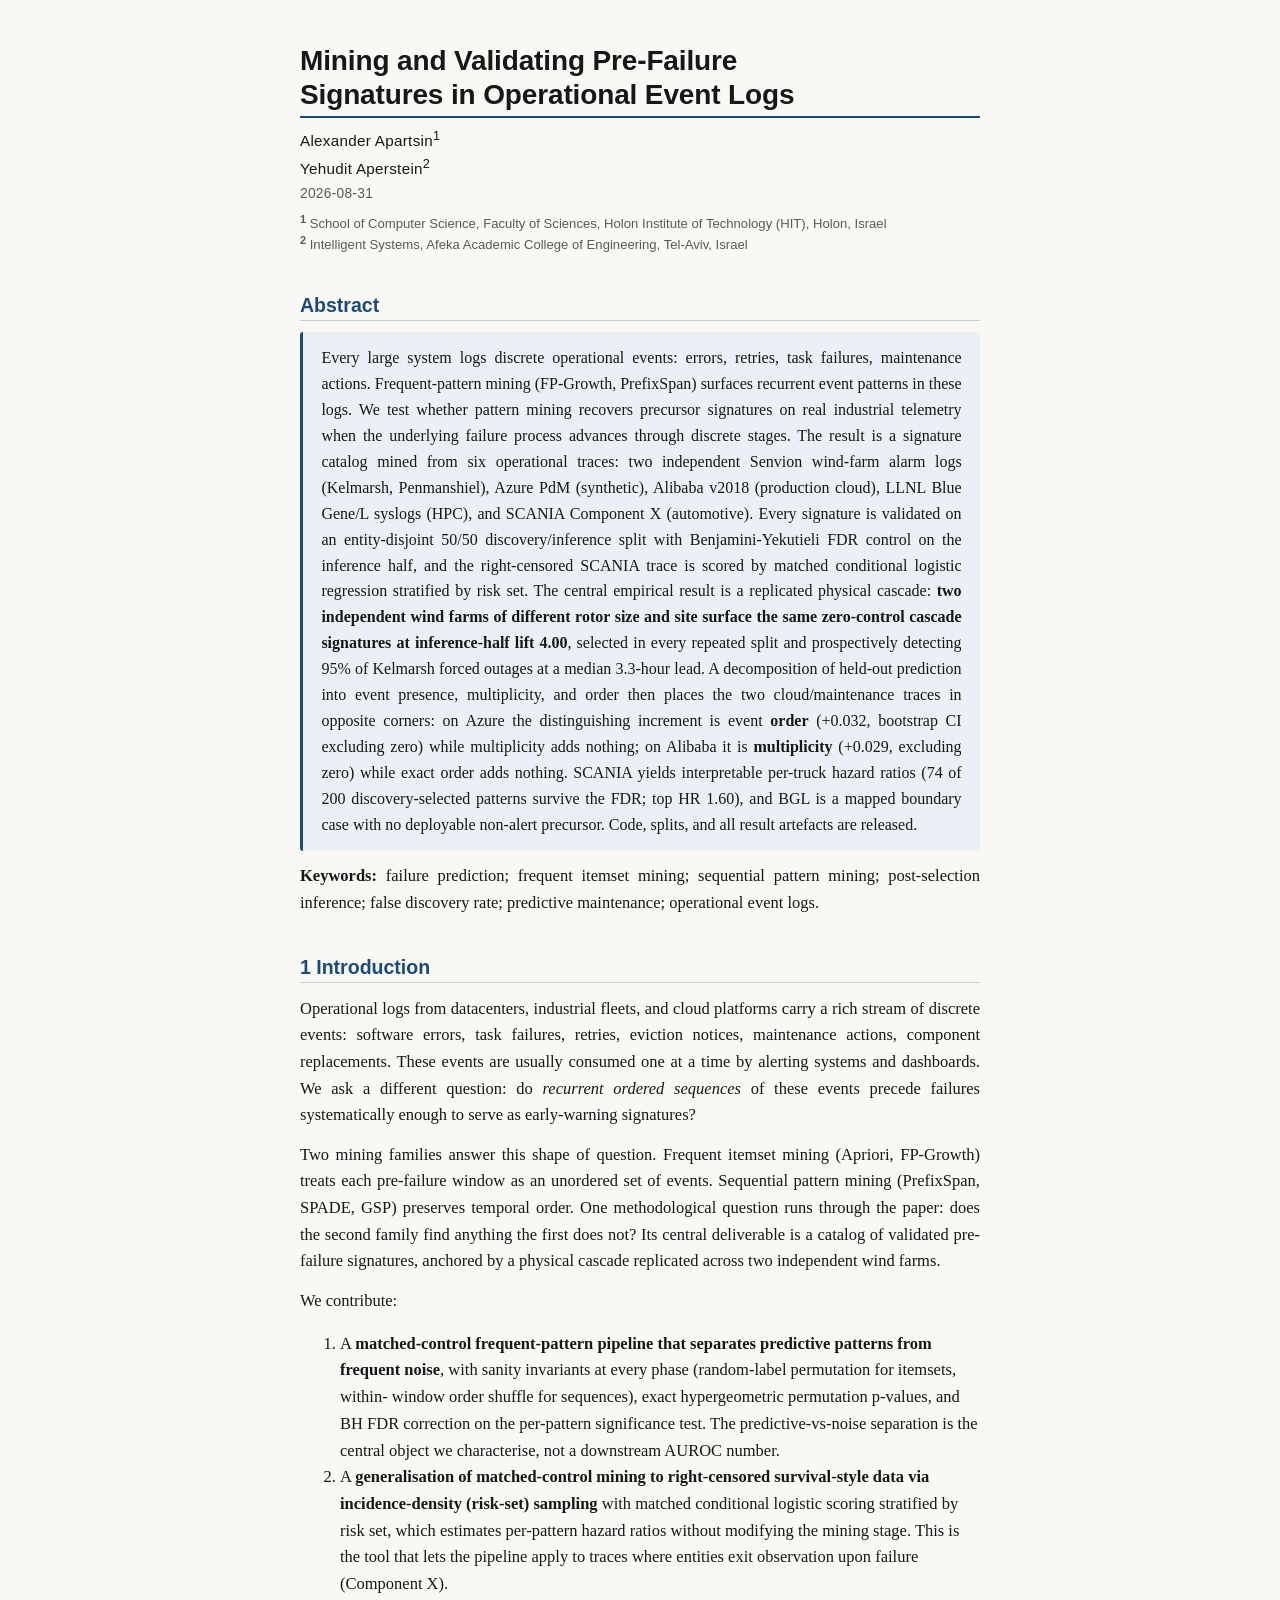
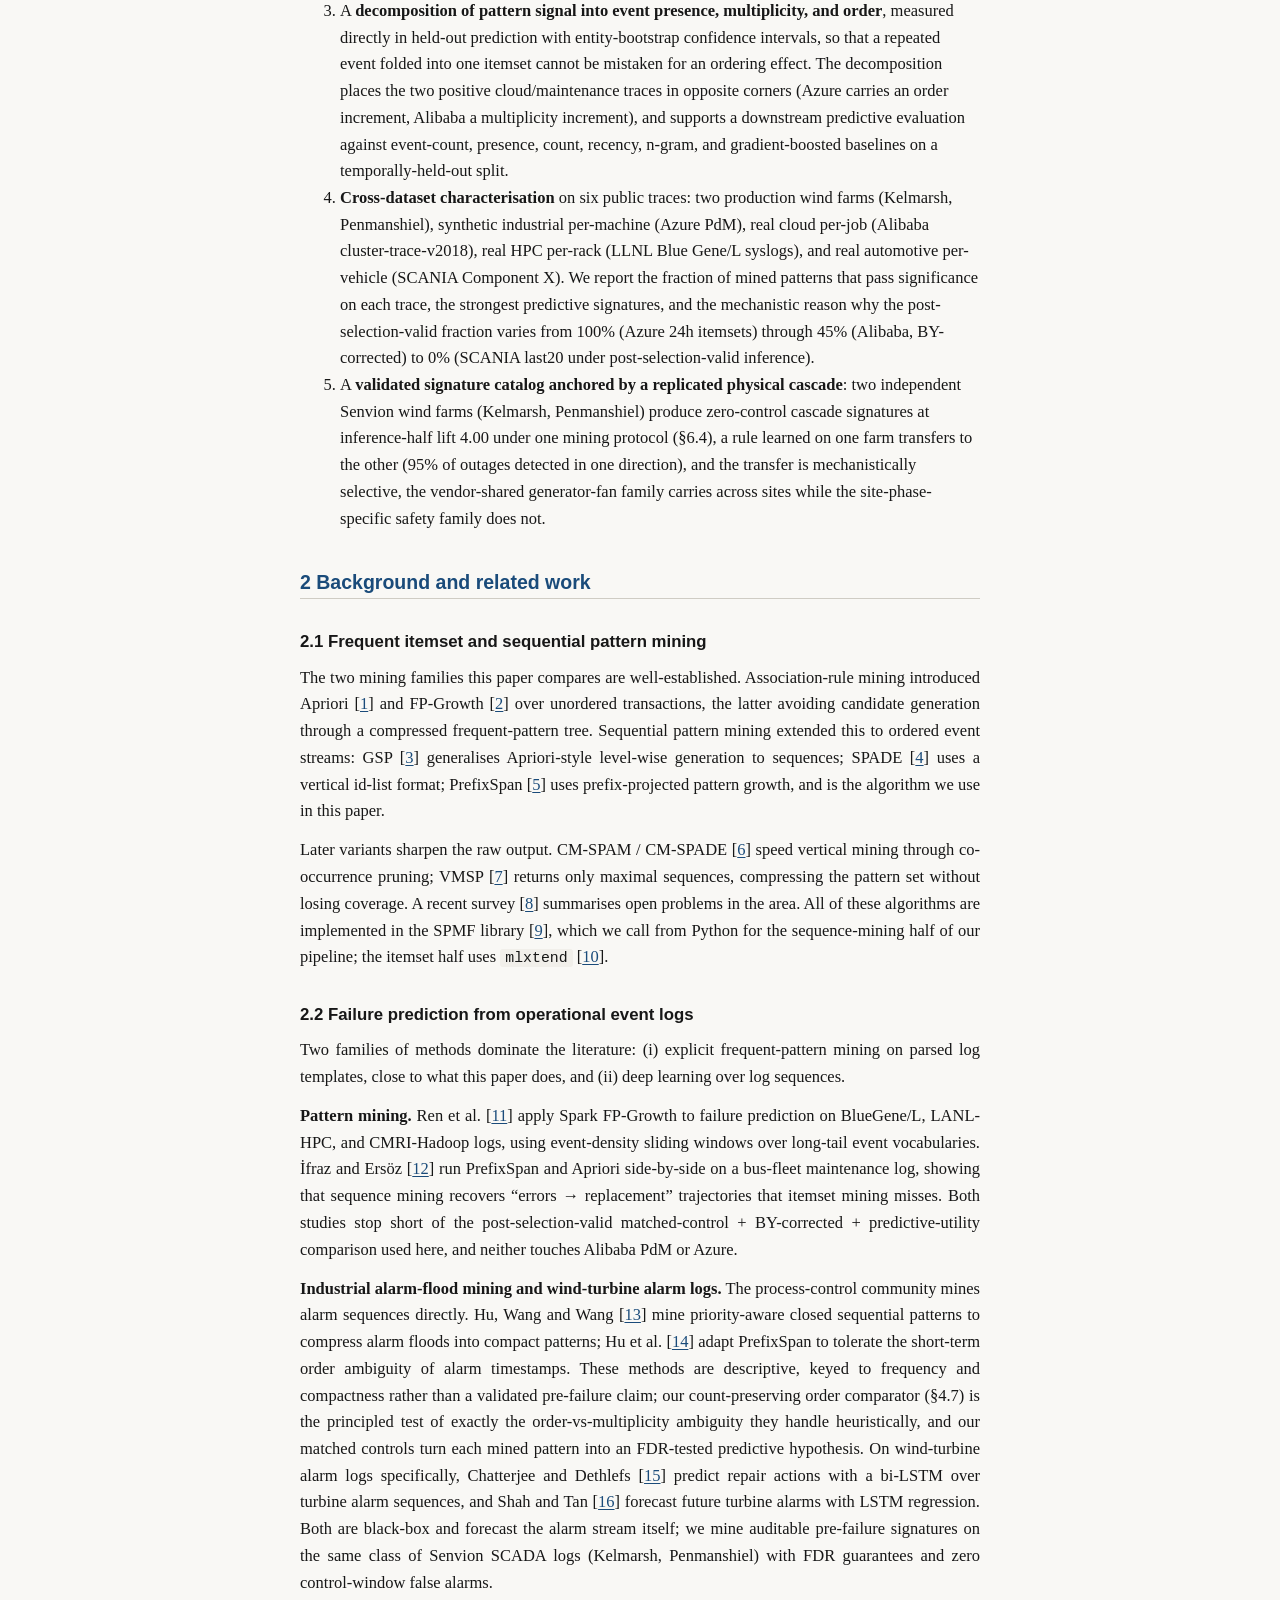
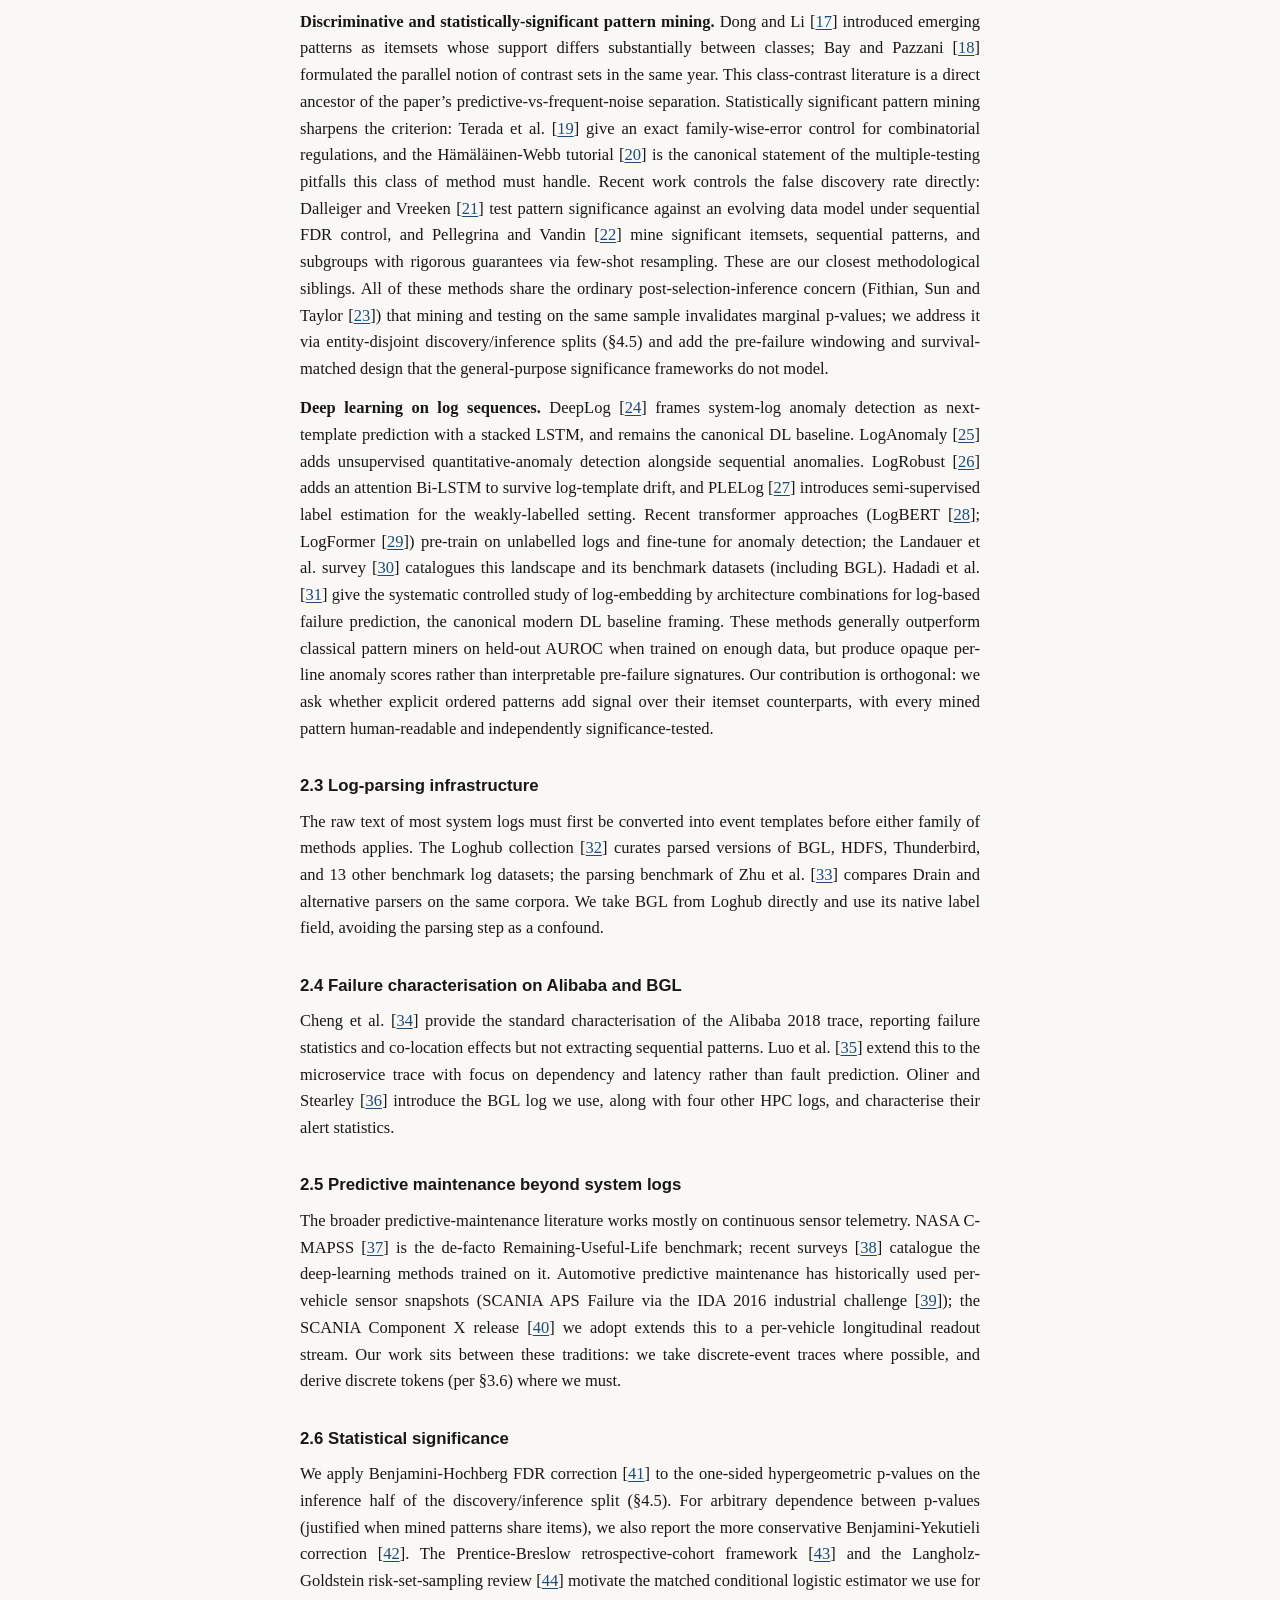
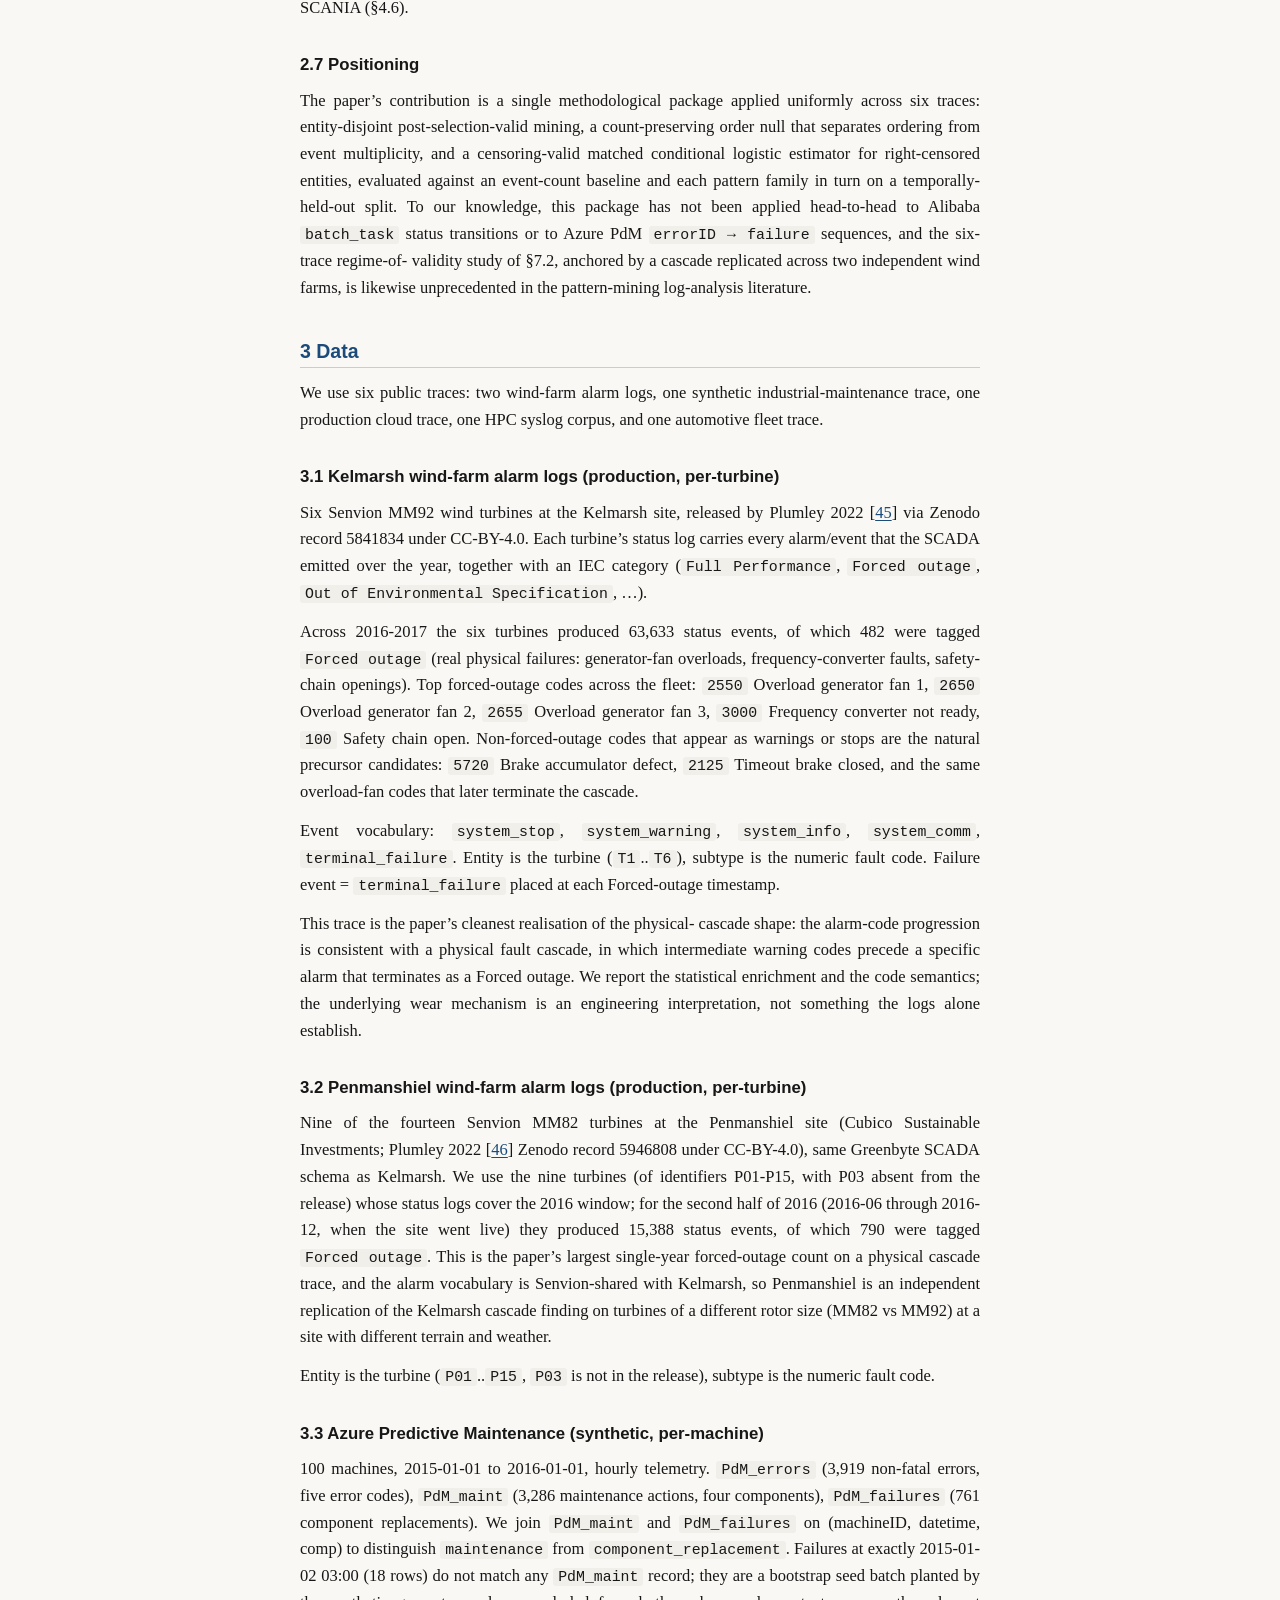
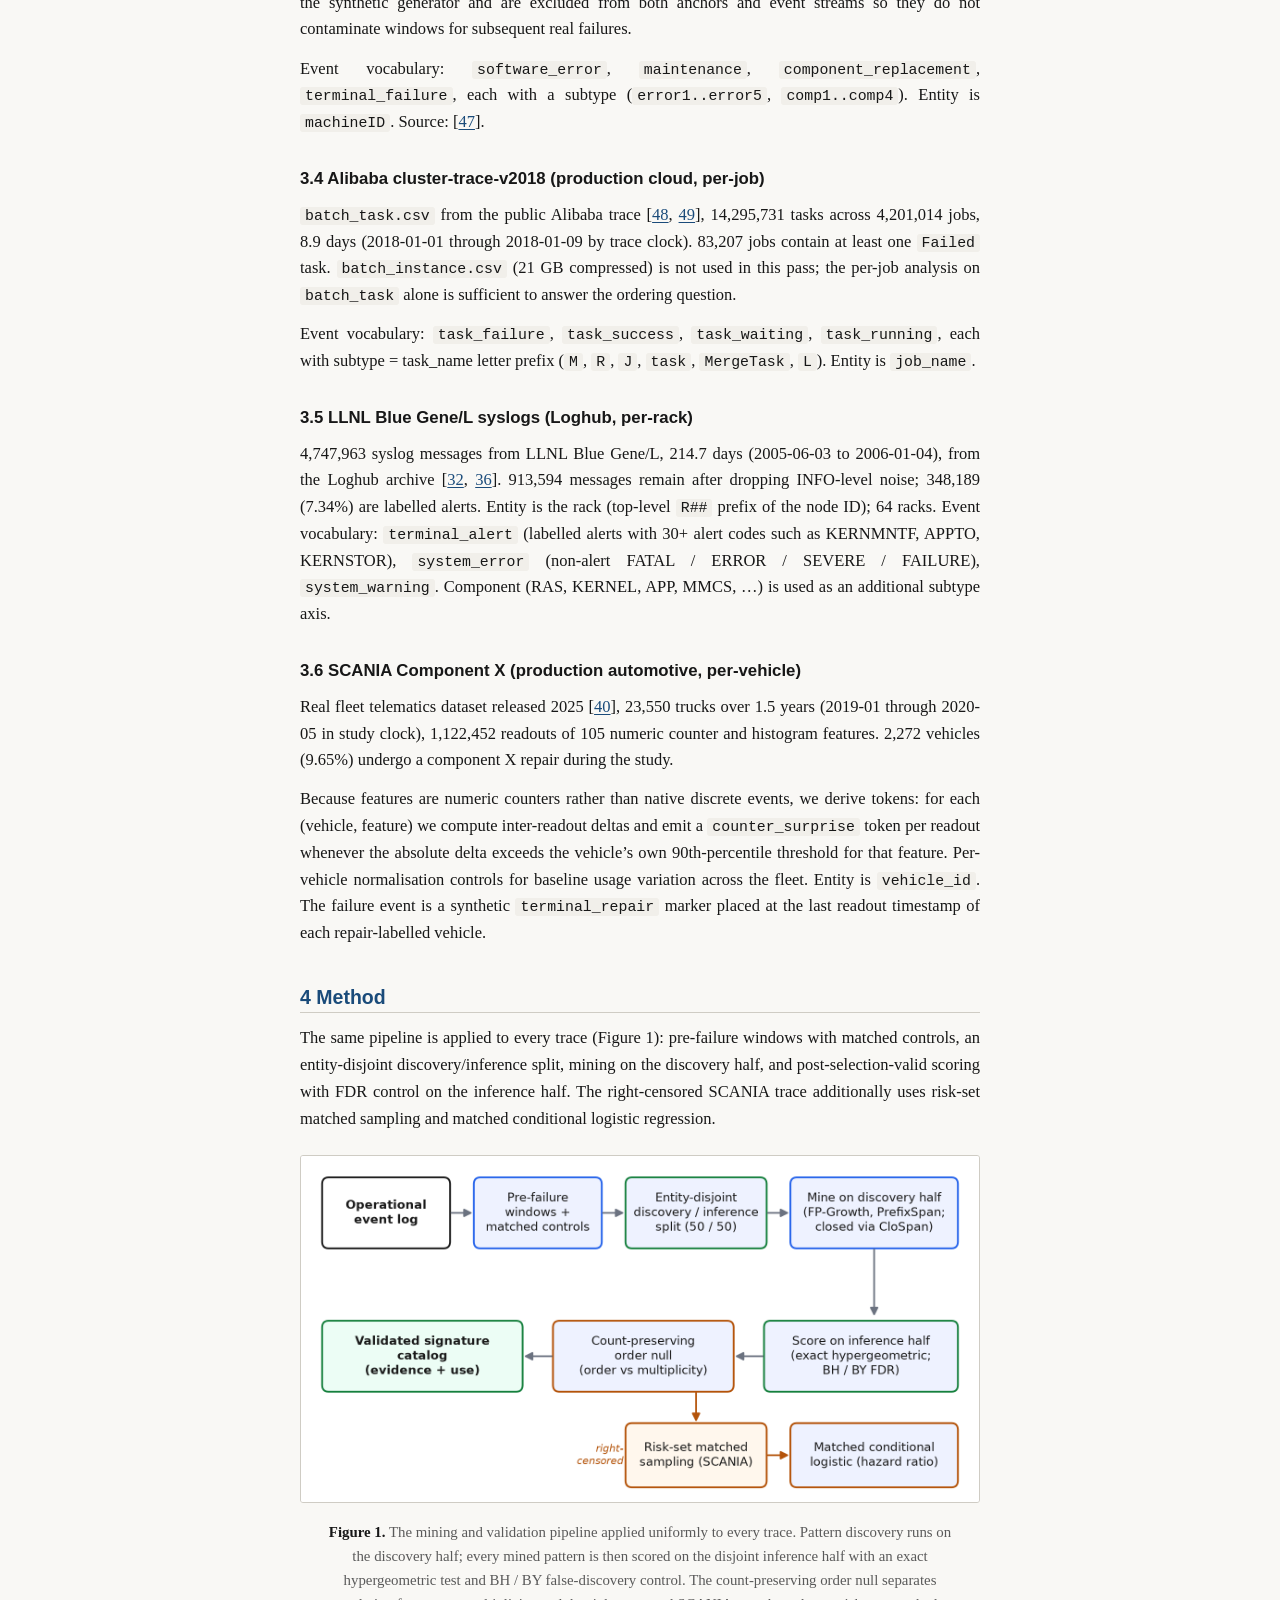
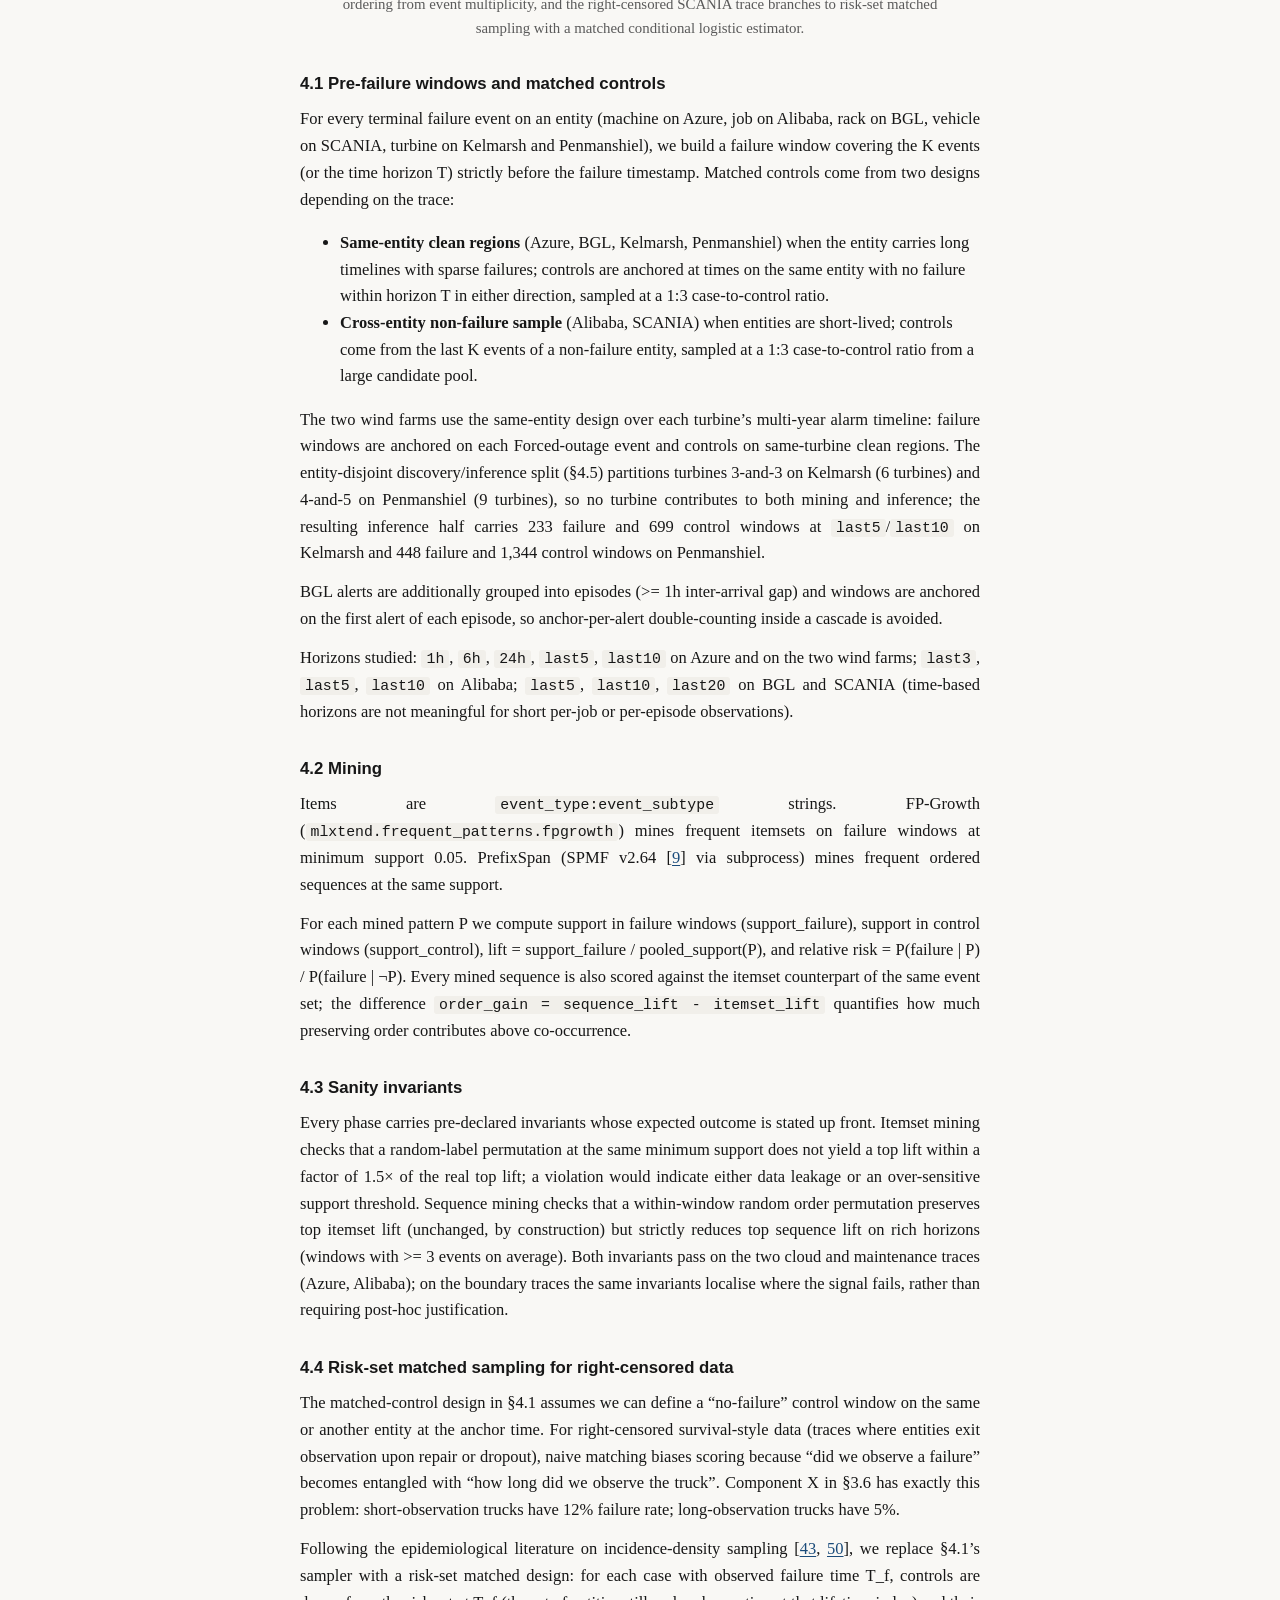
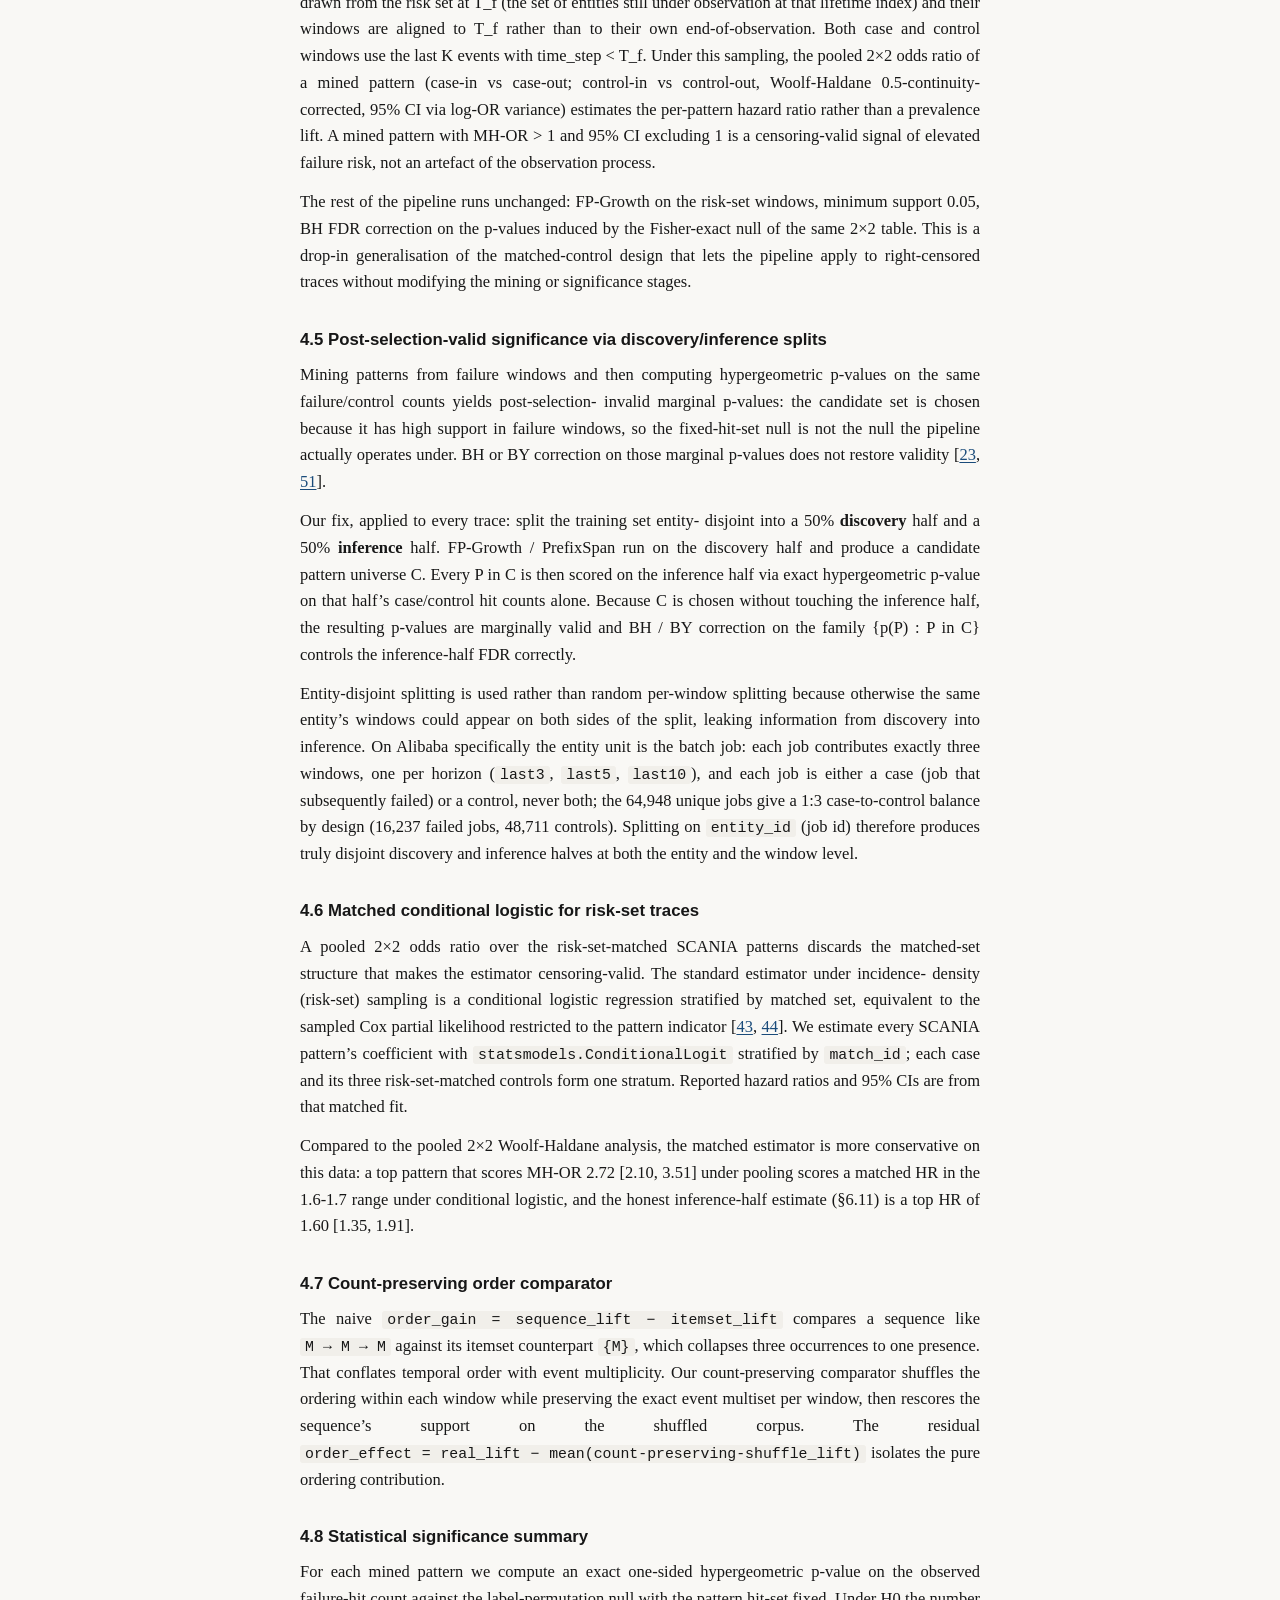
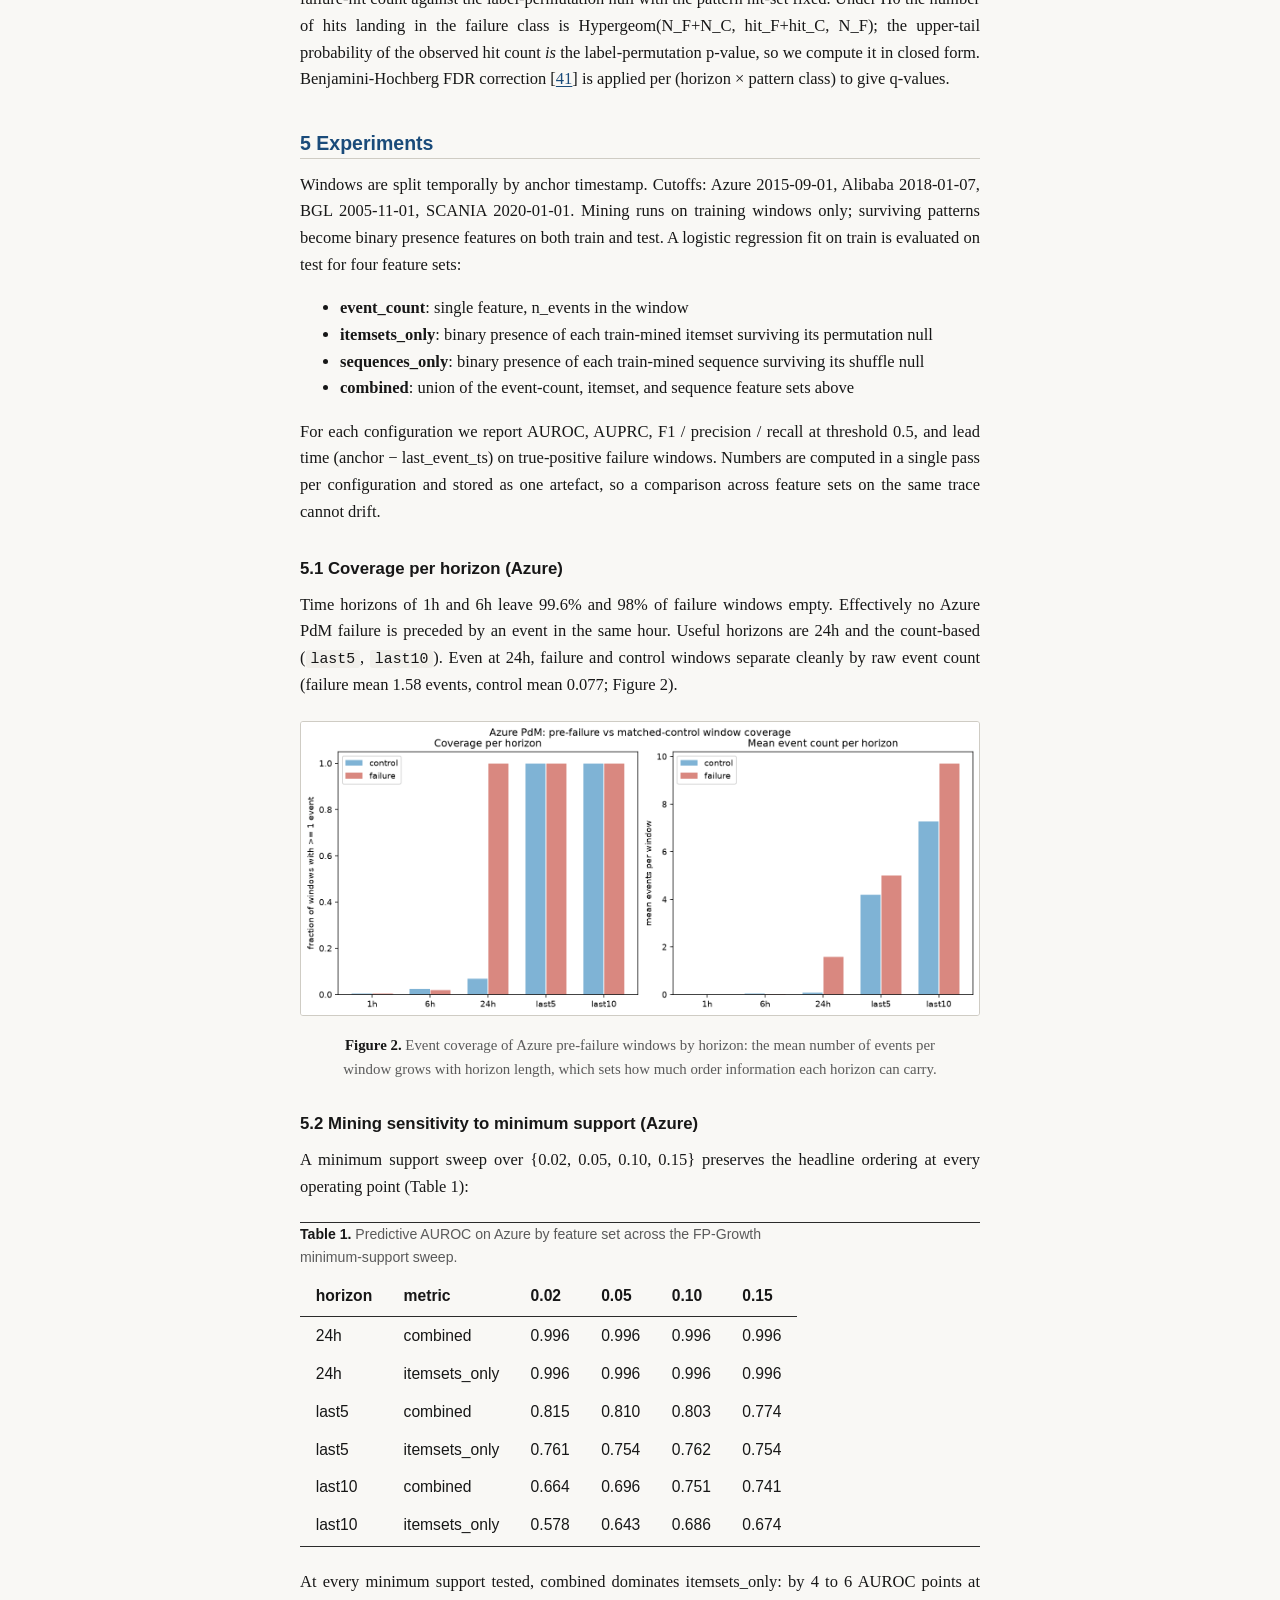
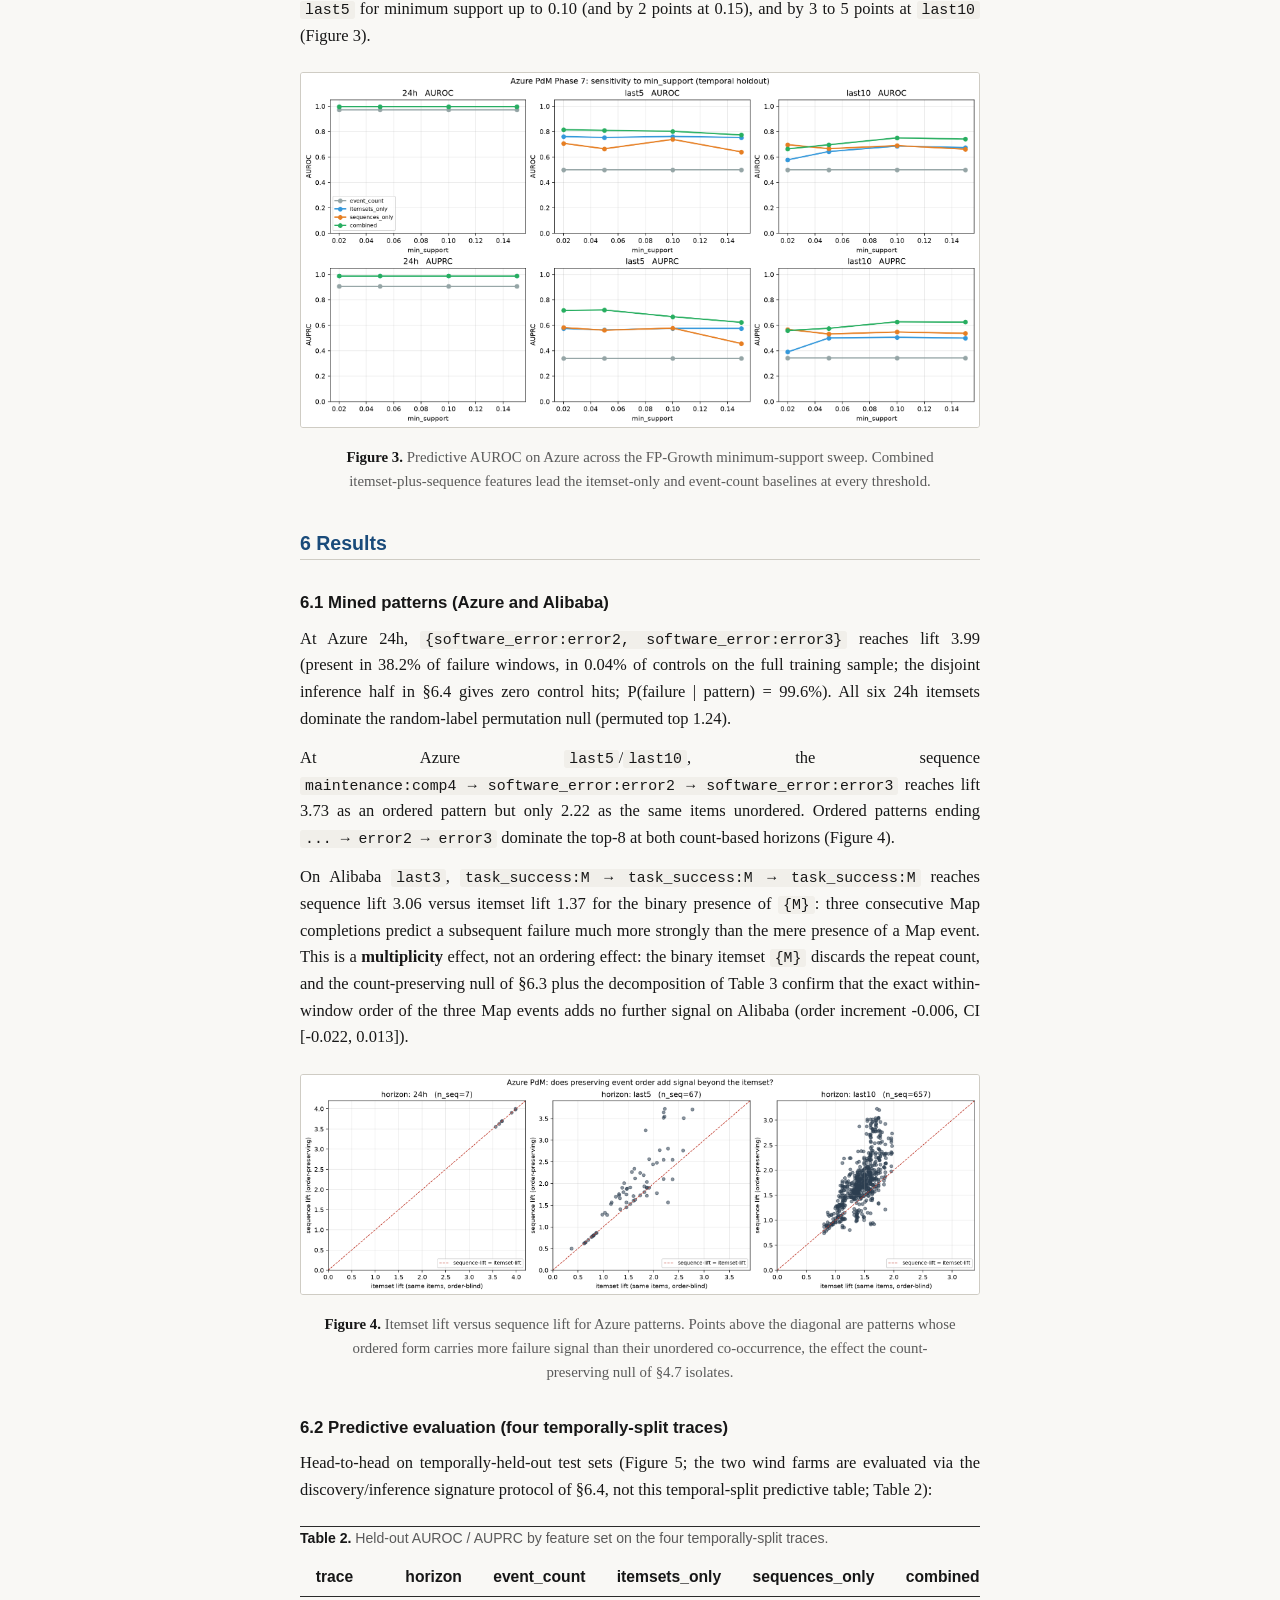
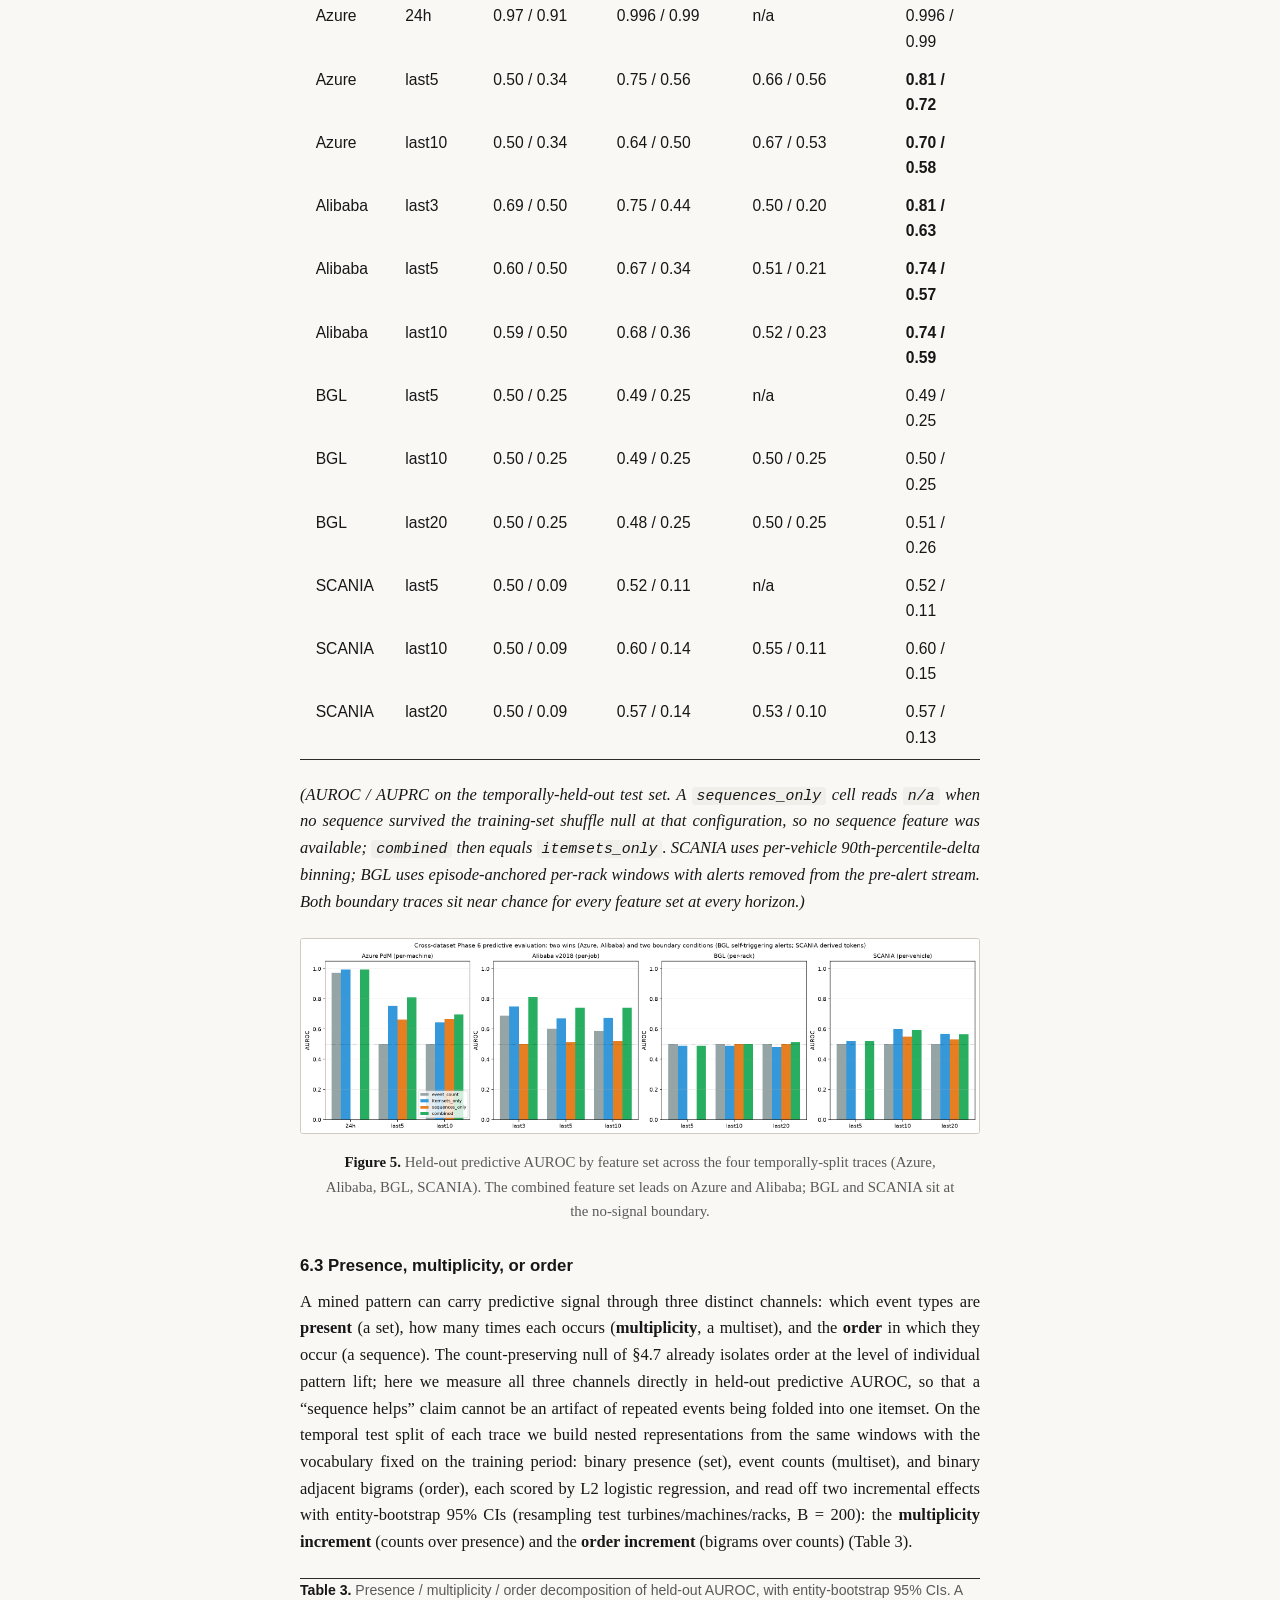
==== commit 763064b5: "Fable cycle 3: honest correction of degradation chains (contamination guard), transfer precision, re" ====
--- a/paper/skeleton.html
+++ b/paper/skeleton.html
@@ -364,8 +364,11 @@
 <li>A <strong>validated signature catalog anchored by a replicated
 physical cascade</strong>: two independent Senvion wind farms (Kelmarsh,
 Penmanshiel) produce zero-control cascade signatures at inference-half
-lift 4.00 under one mining protocol (§6.4), the closest the study comes
-to a controlled cross-site replication.</li>
+lift 4.00 under one mining protocol (§6.4), a rule learned on one farm
+transfers to the other (95% of outages detected in one direction), and
+the transfer is mechanistically selective, the vendor-shared
+generator-fan family carries across sites while the site-phase-specific
+safety family does not.</li>
 </ol>
 <h2 id="background-and-related-work">2 Background and related work</h2>
 <h3 id="frequent-itemset-and-sequential-pattern-mining">2.1 Frequent
@@ -510,7 +513,7 @@
 split. To our knowledge, this package has not been applied head-to-head
 to Alibaba <code>batch_task</code> status transitions or to Azure PdM
 <code>errorID → failure</code> sequences, and the six-trace regime-of-
-validity study of §7.3, anchored by a cascade replicated across two
+validity study of §7.2, anchored by a cascade replicated across two
 independent wind farms, is likewise unprecedented in the pattern-mining
 log-analysis literature.</p>
 <h2 id="data">3 Data</h2>
@@ -1538,112 +1541,121 @@
 modes.</p>
 <p>Candidate rules (pending prospective trial): the safety-9210 warning
 is a candidate curtailment trigger and the frequency-converter 3543
-informational message a candidate converter-service trigger. The short
-median lead of the co-located Penmanshiel burst (§6.4, replay below)
-means such a burst alone often fires too late for curtailment; the
-multi-hour degradation chains next provide the actionable lead.</p>
+informational message a candidate converter-service trigger. The
+co-located Penmanshiel burst has a short median lead, so it often fires
+too late for curtailment; the small number of validated degradation
+chains next, and the prospective replay below, are where a longer
+actionable lead has to come from.</p>
 <p><strong>Co-located bursts versus temporal degradation
 chains.</strong> The generator-fan and safety-system signatures above
 are co-located alarm bursts: the constituent codes fire within a median
 of 0.16 min (Kelmarsh) and 0.28 min (Penmanshiel) of each other, so they
-mark a single instant, not a trajectory. A separate signature class
-captures genuine degradation. Collapsing each 24h pre-outage window to
-its ordered sequence of <strong>distinct</strong> codes (co-located
-repeats merged) and mining ordered chains of three-to-four distinct
-codes under the same entity-disjoint discovery/inference protocol yields
-a validated degradation-chain catalog (Table 7): 115 chains on Kelmarsh
-and 184 on Penmanshiel pass BY q &lt; 0.05 on the inference half, each
-with zero control-window hits.</p>
+mark a single instant, not a trajectory. We asked whether a separate
+class of genuine multi-hour degradation trajectories also exists, and
+the honest answer is that they are rare once two artifacts are removed.
+Collapsing each 24h pre-outage window to its ordered sequence of
+<strong>distinct</strong> codes and mining ordered chains of
+three-to-four distinct codes produces hundreds of BY-significant chains,
+but two-thirds to five-sixths of pre-outage windows contain a
+<em>previous</em> forced outage within the horizon (65% of Kelmarsh and
+75% of Penmanshiel 24h windows), so most such chains are the aftermath
+of an earlier outage, repeat-outage clustering rather than precursor
+degradation. After (i) excluding every window that contains a prior
+outage, (ii) closed- chain filtering, and (iii) requiring each chain to
+add control-side specificity or lead over its own terminal code, only
+<strong>3 chains on Kelmarsh and 2 on Penmanshiel</strong> survive on
+the inference half, reducing to three and one distinct code sets
+respectively (Table 7).</p>
 <table>
-<caption><strong>Table 7.</strong> Validated temporal degradation chains
-(ordered distinct-code sequences over 24h) on the two wind farms, with
-median trajectory span, median lead time to the outage, and
-inference-half support.</caption>
+<caption><strong>Table 7.</strong> The degradation chains that survive
+prior-outage exclusion, closed-chain filtering, and the
+incremental-over-terminal-code test on the 24h inference half. Each
+chain is more control-specific than its own terminal code; the lift
+equals the inference-half ceiling (2.9 on Kelmarsh at 60 cases to 113
+controls, 2.2 on Penmanshiel), because every listed chain has zero or
+one control hit.</caption>
 <colgroup>
-<col style="width: 7%" />
-<col style="width: 24%" />
-<col style="width: 16%" />
-<col style="width: 16%" />
-<col style="width: 12%" />
-<col style="width: 12%" />
-<col style="width: 7%" />
+<col style="width: 5%" />
+<col style="width: 43%" />
+<col style="width: 11%" />
+<col style="width: 19%" />
+<col style="width: 11%" />
+<col style="width: 9%" />
 </colgroup>
 <thead>
 <tr class="header">
 <th>farm</th>
-<th>degradation chain</th>
-<th style="text-align: right;">median span</th>
+<th>degradation chain (24h, contamination-guarded)</th>
 <th style="text-align: right;">median lead</th>
+<th>terminal code alone</th>
+<th style="text-align: right;">chain ctrl</th>
 <th style="text-align: right;">inf case</th>
-<th style="text-align: right;">inf ctrl</th>
-<th style="text-align: right;">BY q</th>
 </tr>
 </thead>
 <tbody>
 <tr class="odd">
 <td>Kelmarsh</td>
-<td><code>stop:20 → info:6410 → warning:2550</code></td>
-<td style="text-align: right;">59 min</td>
-<td style="text-align: right;">189 min</td>
-<td style="text-align: right;">54/208</td>
-<td style="text-align: right;">0/113</td>
-<td style="text-align: right;">1e-8</td>
+<td><code>info:10 → info:0 → stop:20</code></td>
+<td style="text-align: right;">74 min</td>
+<td>stop:20 (2 ctrl)</td>
+<td style="text-align: right;">1/113</td>
+<td style="text-align: right;">12/60</td>
 </tr>
 <tr class="even">
 <td>Kelmarsh</td>
-<td><code>stop:20 → info:6410 → warning:2650 → warning:2655</code></td>
-<td style="text-align: right;">59 min</td>
-<td style="text-align: right;">226 min</td>
-<td style="text-align: right;">43/208</td>
-<td style="text-align: right;">0/113</td>
-<td style="text-align: right;">5e-7</td>
-</tr>
-<tr class="odd">
-<td>Kelmarsh</td>
-<td><code>info:0 → stop:20 → warning:2550</code></td>
-<td style="text-align: right;">605 min</td>
-<td style="text-align: right;">140 min</td>
-<td style="text-align: right;">42/208</td>
-<td style="text-align: right;">0/113</td>
-<td style="text-align: right;">7e-7</td>
-</tr>
-<tr class="even">
+<td><code>info:10 → info:0 → info:6410</code></td>
+<td style="text-align: right;">73 min</td>
+<td>info:6410 (2 ctrl)</td>
+<td style="text-align: right;">1/113</td>
+<td style="text-align: right;">11/60</td>
+</tr>
+<tr class="odd">
 <td>Penmanshiel</td>
-<td><code>warning:9000 → stop:9210 → info:0</code></td>
-<td style="text-align: right;">20 min</td>
-<td style="text-align: right;">182 min</td>
-<td style="text-align: right;">144/442</td>
+<td><code>info:0 → stop:3500 → info:3543</code></td>
+<td style="text-align: right;">685 min</td>
+<td>info:3543 (4 ctrl)</td>
 <td style="text-align: right;">0/133</td>
-<td style="text-align: right;">6e-17</td>
-</tr>
-<tr class="odd">
+<td style="text-align: right;">8/111</td>
+</tr>
+<tr class="even">
 <td>Penmanshiel</td>
-<td><code>info:10 → stop:9210 → info:0 → warning:9000</code></td>
-<td style="text-align: right;">613 min</td>
-<td style="text-align: right;">133 min</td>
-<td style="text-align: right;">129/442</td>
+<td><code>stop:3500 → info:3543 → info:0</code></td>
+<td style="text-align: right;">2 min</td>
+<td>info:0 (103 ctrl)</td>
 <td style="text-align: right;">0/133</td>
-<td style="text-align: right;">2e-15</td>
+<td style="text-align: right;">9/111</td>
 </tr>
 </tbody>
 </table>
-<p>Unlike the co-located bursts, these chains unfold over tens of
-minutes to ten hours and complete a median two-to-four hours before the
-outage, so they are the operationally actionable signatures: a
-generator-fan overload on Kelmarsh is preceded by a stop, a status code,
-and then the fan warning over roughly an hour, three hours ahead of the
-forced outage. The chain lift equals the inference-half ceiling (all
-controls clean) at the 2:1 case:control ratio these 24h windows
-produce.</p>
+<p>The survivors are genuine but modest, and two points matter. First,
+the one operationally striking case is Penmanshiel
+<code>info:0 → stop:3500 → info:3543</code>, which completes a median
+<strong>11.4 hours</strong> before the outage; its terminal code
+<code>info:3543</code> already fires that far ahead, but with four
+control false positives, and the ordered chain removes them, so the
+chain buys specificity on top of an already-long lead. Second, widening
+the horizon to 72h does not help: the guarded Penmanshiel catalog drops
+to zero, and the guarded Kelmarsh chains reduce to four distinct code
+sets whose many ordered variants are the same co-occurring codes in
+different orders. The finding is therefore that the wind-farm precursor
+is dominated by co-located bursts and a small number of code sets;
+genuine long ordered degradation trajectories, once contamination and
+redundancy are removed, are few, which is itself consistent with the
+paper’s thesis that co-occurrence is not the same as an ordered
+trajectory.</p>
 <p><strong>Cross-farm transfer.</strong> Learning the precursor rule on
 one farm and replaying it, unchanged, on the other (shared Senvion code
-vocabulary) transfers asymmetrically: a Kelmarsh-trained rule detects
-95% of Penmanshiel forced outages (median lead 72 min), while a
-Penmanshiel-trained rule detects 50% of Kelmarsh outages; the
-generator-fan code 2650 is among the precursors shared by both farms.
-The generator-fan family transfers; the Penmanshiel safety-system 9000
-family, tied to that site’s 2016 commissioning phase, does not, which is
-consistent with the boundary condition stated in §8.</p>
+vocabulary) transfers asymmetrically. A Kelmarsh-trained rule detects
+95% of Penmanshiel forced outages at precision 0.35 and 4.3 false alarms
+per turbine-month, with a median 72-minute lead; a Penmanshiel-trained
+rule detects 50% of Kelmarsh outages at precision 0.37, 0.6 false alarms
+per turbine-month, and a 4-minute lead. (This 95% transfer recall is a
+distinct quantity from the 95% within-farm replay recall reported below,
+which happen to coincide.) The generator-fan code 2650 is among the
+precursors shared by both farms. The generator-fan family transfers; the
+Penmanshiel safety-system 9000 family, tied to that site’s 2016
+commissioning phase, does not, which is consistent with the boundary
+condition stated in §8.</p>
 <p><strong>Cluster-aware validation.</strong> Each wind farm has only a
 handful of turbines, so the hundreds of windows they generate are
 clustered and the window-level hypergeometric q-values overstate the
@@ -2713,27 +2725,7 @@
 privileged short prefix (<code>task_waiting:R</code>) that the binary
 itemset discards. The correct reading of Alibaba is a
 multiplicity-and-prefix effect, not a pure-ordering effect.</p>
-<h3 id="what-each-mined-signature-means-operationally">7.2 What each
-mined signature means operationally</h3>
-<p>On Azure PdM,
-<code>maintenance:comp4 → software_error:error2 → software_error:error3</code>
-at <code>last5</code> reaches sequence lift 3.73 vs itemset lift 2.22
-for the same items. The order-specific reading is that error2 and error3
-are not interchangeable noise: a machine reporting error2 first and then
-error3 is materially more likely to reach a
-<code>terminal_failure</code> than one that reports them in the other
-order. In practical monitoring, an alarm keyed on the pair-in-order is
-preferable to the same alarm keyed on the pair-as-set.</p>
-<p>On Alibaba,
-<code>task_success:M → task_success:M → task_success:M</code> at
-<code>last3</code> reaches sequence lift 3.06 vs itemset lift 1.37 for
-the same items. Three consecutive Map completions predict a subsequent
-Failed task more strongly than “the job contains Map completions” alone.
-The operational reading is that the position of the failure inside the
-DAG matters: jobs that make it through a Map-heavy prefix are the jobs
-whose downstream Reduce or Join phases can fail, whereas jobs that fail
-early do so in a different distribution of task types.</p>
-<h3 id="six-contrasting-case-studies">7.3 Six contrasting case
+<h3 id="six-contrasting-case-studies">7.2 Six contrasting case
 studies</h3>
 <p>Six heterogeneous traces inform when pattern mining recovers
 meaningful predictive structure and when it does not. They differ along
